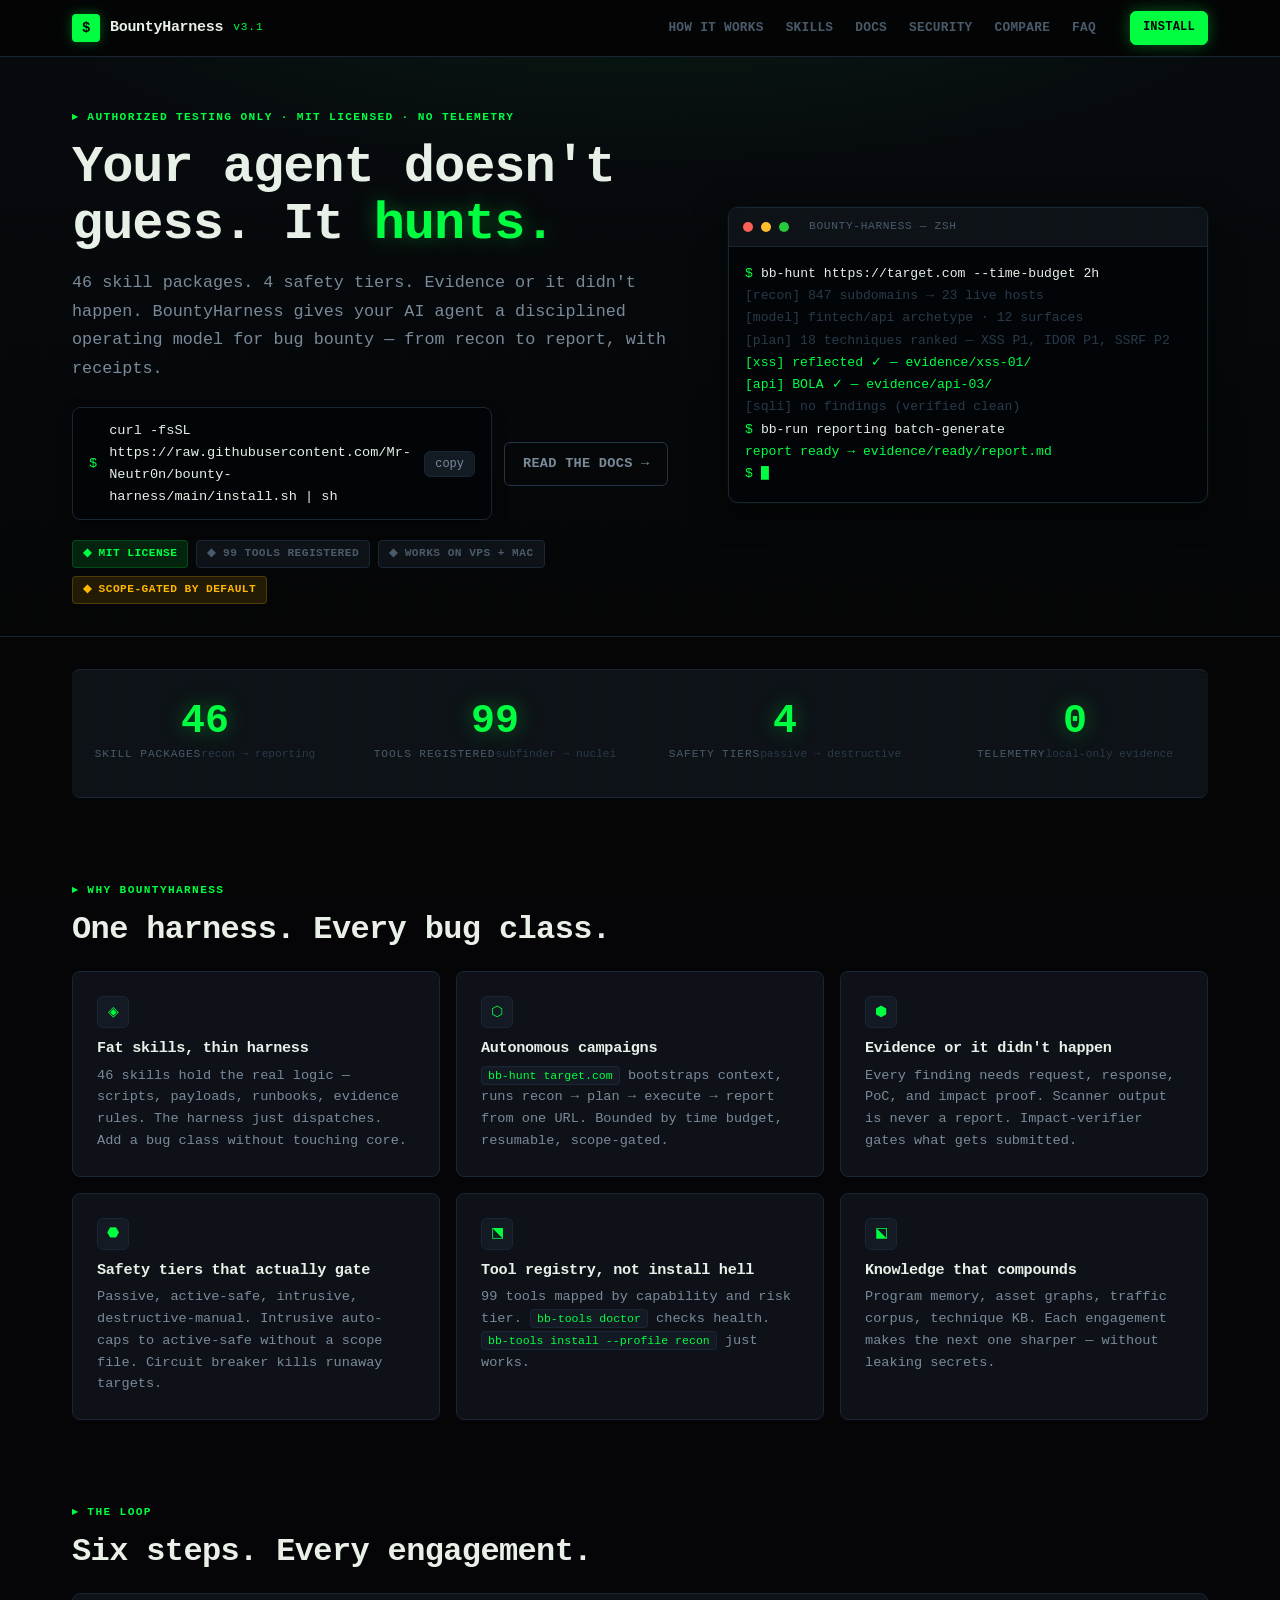
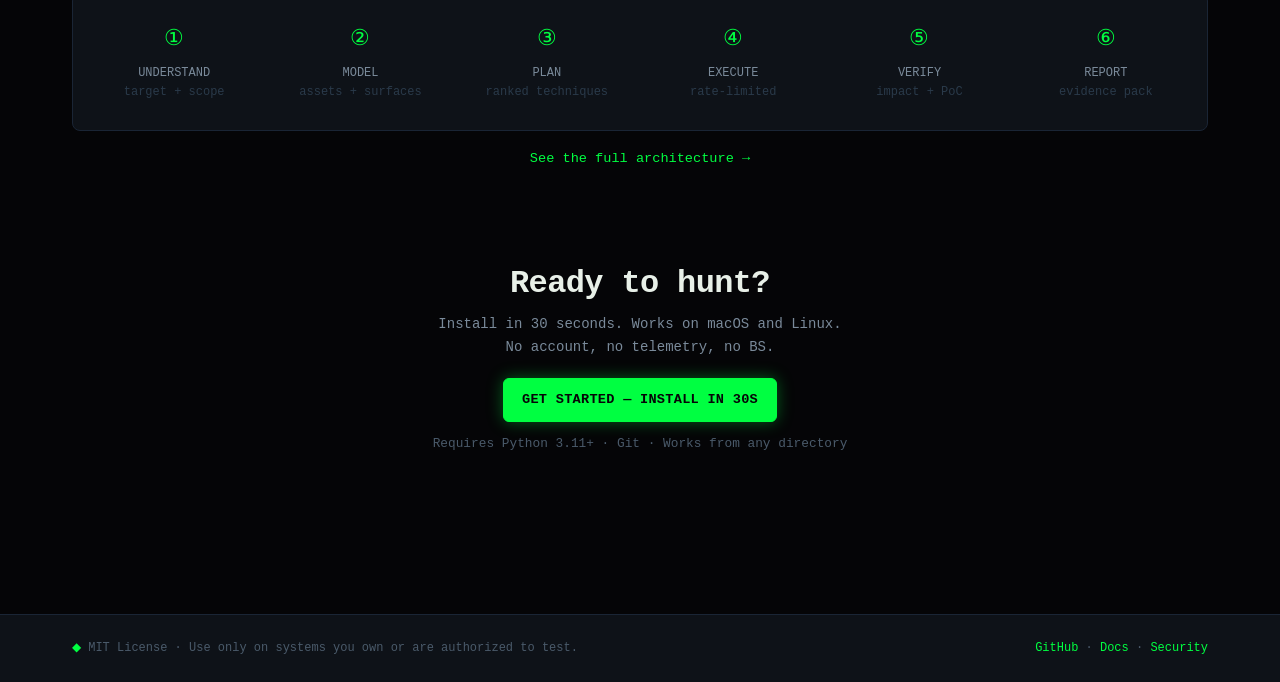
==== index.html @ 0b5116d0 "feat: hacker marketing site — 7 pages, terminal aesthetic, static deploy" ====
<!doctype html>
<html lang="en">
<head>
<meta charset="utf-8">
<meta name="viewport" content="width=device-width, initial-scale=1">
<title>BountyHarness — autonomous bug bounty agent harness</title>
<meta name="description" content="46 skill packages. Safety tiers. Evidence-backed findings. BountyHarness is the open-source agent harness for authorized bug bounty hunting.">
<meta name="theme-color" content="#00FF41">
<link rel="stylesheet" href="./style.css">
<link rel="icon" href="data:image/svg+xml,%3Csvg xmlns='http://www.w3.org/2000/svg' viewBox='0 0 32 32'%3E%3Crect width='32' height='32' rx='6' fill='%2300FF41'/%3E%3Ctext x='50%25' y='55%25' dominant-baseline='middle' text-anchor='middle' font-family='monospace' font-size='16' font-weight='800' fill='%23050507'%3E$%3C/text%3E%3C/svg%3E">
</head>
<body>
<a class="skip" href="#main">Skip to content</a>
<header class="site-nav"><div class="shell nav-inner">
  <a class="brand" href="./index.html" aria-current="page">
    <span class="brand-mark">$</span>
    BountyHarness <span style="color:var(--accent);font-size:0.7rem;letter-spacing:0.08em;">v3.1</span>
  </a>
  <nav class="nav-links" aria-label="Pages">
    <a href="./how-it-works.html">How it works</a>
    <a href="./skills.html">Skills</a>
    <a href="./docs.html">Docs</a>
    <a href="./security.html">Security</a>
    <a href="./compare.html">Compare</a>
    <a href="./faq.html">FAQ</a>
  </nav>
  <nav class="nav-mobile" aria-label="Menu"><details><summary aria-label="Open menu"><svg width="18" height="18" viewBox="0 0 24 24" fill="none" stroke="currentColor" stroke-width="2"><line x1="4" y1="7" x2="20" y2="7"/><line x1="4" y1="12" x2="20" y2="12"/><line x1="4" y1="17" x2="20" y2="17"/></svg></summary>
    <div class="menu-panel"><a href="./how-it-works.html">How it works</a><a href="./skills.html">Skills</a><a href="./docs.html">Docs</a><a href="./security.html">Security</a><a href="./compare.html">Compare</a><a href="./faq.html">FAQ</a><a href="./install.html">Install →</a></div>
  </details></nav>
  <span class="nav-cta"><a class="btn btn-primary btn-sm" href="./install.html">Install</a></span>
</div></header>

<main id="main">

<!-- HERO -->
<section class="hero"><div class="shell">
  <div class="hero-grid">
    <div>
      <span class="eyebrow">Authorized testing only · MIT licensed · No telemetry</span>
      <h1>Your agent doesn't<br>guess. It <span class="accent-text">hunts.</span></h1>
      <p class="lede">46 skill packages. 4 safety tiers. Evidence or it didn't happen. BountyHarness gives your AI agent a disciplined operating model for bug bounty — from recon to report, with receipts.</p>
      <div class="hero-actions">
        <div class="command-bar" style="flex:1;max-width:420px;">
          <span class="prompt">$</span>
          <code id="install-cmd">curl -fsSL https://raw.githubusercontent.com/Mr-Neutr0n/bounty-harness/main/install.sh | sh</code>
          <button class="copy-btn" onclick="navigator.clipboard.writeText(document.getElementById('install-cmd').textContent).then(()=>{this.textContent='copied ✓';setTimeout(()=>this.textContent='copy',1500)})">copy</button>
        </div>
        <a class="btn btn-ghost" href="./docs.html">Read the docs →</a>
      </div>
      <div class="trust-row">
        <span class="chip neon">◆ MIT license</span>
        <span class="chip">◆ 99 tools registered</span>
        <span class="chip">◆ Works on VPS + Mac</span>
        <span class="chip amber">◆ Scope-gated by default</span>
      </div>
    </div>
    <div class="terminal">
      <div class="terminal-bar"><span class="dot dot-r"></span><span class="dot dot-y"></span><span class="dot dot-g"></span><span class="title">bounty-harness — zsh</span></div>
      <div class="terminal-body">
        <div class="line"><span class="prompt">$</span><span class="cmd"> bb-hunt https://target.com --time-budget 2h</span></div>
        <div class="line"><span class="dim">[recon]  847 subdomains → 23 live hosts</span></div>
        <div class="line"><span class="dim">[model]  fintech/api archetype · 12 surfaces</span></div>
        <div class="line"><span class="dim">[plan]   18 techniques ranked — XSS P1, IDOR P1, SSRF P2</span></div>
        <div class="line"><span class="success">  [xss]    reflected ✓ — evidence/xss-01/</span></div>
        <div class="line"><span class="success">  [api]    BOLA ✓ — evidence/api-03/</span></div>
        <div class="line"><span class="dim">  [sqli]   no findings (verified clean)</span></div>
        <div class="line"><span class="prompt">$</span><span class="cmd"> bb-run reporting batch-generate</span></div>
        <div class="line"><span class="success">  report ready → evidence/ready/report.md</span></div>
        <div class="line"><span class="prompt">$</span><span class="cmd" style="color:var(--accent)"> █</span></div>
      </div>
    </div>
  </div>
</div></section>

<!-- STATS -->
<div class="shell"><section class="section" style="padding-top:32px;">
  <div class="stats-strip" style="border-radius:8px;">
    <div class="stat"><span class="num">46</span><span class="label">skill packages</span><span class="sub">recon → reporting</span></div>
    <div class="stat"><span class="num">99</span><span class="label">tools registered</span><span class="sub">subfinder → nuclei</span></div>
    <div class="stat"><span class="num">4</span><span class="label">safety tiers</span><span class="sub">passive → destructive</span></div>
    <div class="stat"><span class="num">0</span><span class="label">telemetry</span><span class="sub">local-only evidence</span></div>
  </div>
</section></div>

<!-- FEATURE CARDS -->
<div class="shell"><section class="section">
  <span class="eyebrow">Why BountyHarness</span>
  <h2 style="margin-bottom:24px;">One harness. Every bug class.</h2>
  <div class="cards">
    <article class="card neon-hover"><div class="card-icon">◈</div><h3>Fat skills, thin harness</h3><p>46 skills hold the real logic — scripts, payloads, runbooks, evidence rules. The harness just dispatches. Add a bug class without touching core.</p></article>
    <article class="card neon-hover"><div class="card-icon">⬡</div><h3>Autonomous campaigns</h3><p><code class="inline">bb-hunt target.com</code> bootstraps context, runs recon → plan → execute → report from one URL. Bounded by time budget, resumable, scope-gated.</p></article>
    <article class="card neon-hover"><div class="card-icon">⬢</div><h3>Evidence or it didn't happen</h3><p>Every finding needs request, response, PoC, and impact proof. Scanner output is never a report. Impact-verifier gates what gets submitted.</p></article>
    <article class="card"><div class="card-icon">⬣</div><h3>Safety tiers that actually gate</h3><p>Passive, active-safe, intrusive, destructive-manual. Intrusive auto-caps to active-safe without a scope file. Circuit breaker kills runaway targets.</p></article>
    <article class="card"><div class="card-icon">⬔</div><h3>Tool registry, not install hell</h3><p>99 tools mapped by capability and risk tier. <code class="inline">bb-tools doctor</code> checks health. <code class="inline">bb-tools install --profile recon</code> just works.</p></article>
    <article class="card"><div class="card-icon">⬕</div><h3>Knowledge that compounds</h3><p>Program memory, asset graphs, traffic corpus, technique KB. Each engagement makes the next one sharper — without leaking secrets.</p></article>
  </div>
</section></div>

<!-- HOW IT WORKS STRIP -->
<div class="shell"><section class="section">
  <span class="eyebrow">The loop</span>
  <h2 style="margin-bottom:24px;">Six steps. Every engagement.</h2>
  <div class="artifact" style="display:grid;grid-template-columns:repeat(auto-fit,minmax(140px,1fr));gap:16px;background:var(--surface);">
    <div style="text-align:center;padding:12px;"><div style="color:var(--accent);font-size:1.4rem;">①</div><div style="font-size:0.75rem;color:var(--text-2);margin-top:6px;">UNDERSTAND<br><span style="color:var(--text-dim);">target + scope</span></div></div>
    <div style="text-align:center;padding:12px;"><div style="color:var(--accent);font-size:1.4rem;">②</div><div style="font-size:0.75rem;color:var(--text-2);margin-top:6px;">MODEL<br><span style="color:var(--text-dim);">assets + surfaces</span></div></div>
    <div style="text-align:center;padding:12px;"><div style="color:var(--accent);font-size:1.4rem;">③</div><div style="font-size:0.75rem;color:var(--text-2);margin-top:6px;">PLAN<br><span style="color:var(--text-dim);">ranked techniques</span></div></div>
    <div style="text-align:center;padding:12px;"><div style="color:var(--accent);font-size:1.4rem;">④</div><div style="font-size:0.75rem;color:var(--text-2);margin-top:6px;">EXECUTE<br><span style="color:var(--text-dim);">rate-limited</span></div></div>
    <div style="text-align:center;padding:12px;"><div style="color:var(--accent);font-size:1.4rem;">⑤</div><div style="font-size:0.75rem;color:var(--text-2);margin-top:6px;">VERIFY<br><span style="color:var(--text-dim);">impact + PoC</span></div></div>
    <div style="text-align:center;padding:12px;"><div style="color:var(--accent);font-size:1.4rem;">⑥</div><div style="font-size:0.75rem;color:var(--text-2);margin-top:6px;">REPORT<br><span style="color:var(--text-dim);">evidence pack</span></div></div>
  </div>
  <p style="text-align:center;margin-top:16px;"><a href="./how-it-works.html" style="font-size:0.85rem;">See the full architecture →</a></p>
</section></div>

<!-- CTA -->
<div class="shell"><section class="section" style="text-align:center;padding-bottom:64px;">
  <h2 style="margin-bottom:12px;">Ready to hunt?</h2>
  <p style="max-width:50ch;margin:0 auto 20px;color:var(--text-2);">Install in 30 seconds. Works on macOS and Linux. No account, no telemetry, no BS.</p>
  <a class="btn btn-primary" href="./install.html">Get started — install in 30s</a>
  <p class="small" style="margin-top:12px;">Requires Python 3.11+ · Git · Works from any directory</p>
</section></div>

</main>
<footer class="site"><div class="shell footer-inner">
  <span><span style="color:var(--accent)">◆</span> MIT License · Use only on systems you own or are authorized to test.</span>
  <span><a href="https://github.com/Mr-Neutr0n/bounty-harness">GitHub</a> · <a href="./docs.html">Docs</a> · <a href="./security.html">Security</a></span>
</div></footer>
</body>
</html>
---- style.css ----
/* BountyHarness site - "Black Ops Terminal" hacker aesthetic
   Dark-first, brutal, terminal-native. No light theme.
   Palette: void black, matrix green, amber, blood red, steel.
   Single accent: neon green #00FF41. Secondary: amber #FFB700 for warnings.
   System mono + display mono only. Scanlines, grid, glow. */

:root {
  /* surfaces */
  --void: #050507;
  --bg: #080A0F;
  --surface: #0E1218;
  --surface-2: #141A24;
  --surface-3: #1A2332;
  --code-bg: #020408;
  /* lines */
  --border: #1A2535;
  --border-strong: #243447;
  --border-neon: rgba(0, 255, 65, 0.18);
  /* text */
  --ink: #E8F0E8;
  --text: #E8F0E8;
  --text-2: #7A8A9A;
  --text-3: #4A5A6A;
  --text-dim: #2A3A4A;
  /* accent + semantics */
  --accent: #00FF41;
  --accent-dim: rgba(0, 255, 65, 0.12);
  --accent-glow: rgba(0, 255, 65, 0.35);
  --accent-deep: #00CC33;
  --amber: #FFB700;
  --amber-dim: rgba(255, 183, 0, 0.12);
  --amber-glow: rgba(255, 183, 0, 0.25);
  --red: #FF3344;
  --red-dim: rgba(255, 51, 68, 0.12);
  --cyan: #00D4FF;
  --cyan-dim: rgba(0, 212, 255, 0.08);
  /* type */
  --mono: "JetBrains Mono", ui-monospace, "SF Mono", Menlo, Consolas, monospace;
  --sans: "Geist", system-ui, -apple-system, sans-serif;
  /* motion */
  --ease: cubic-bezier(0.16, 1, 0.3, 1);
}

* { box-sizing: border-box; }
html { font-size: 16px; scroll-behavior: smooth; }
body {
  margin: 0;
  background: var(--void);
  color: var(--ink);
  font-family: var(--mono);
  font-size: 14px;
  line-height: 1.6;
  -webkit-font-smoothing: antialiased;
  overflow-x: hidden;
}
body::before {
  content: "";
  position: fixed; inset: 0;
  background:
    linear-gradient(transparent 50%, rgba(0,255,65,0.015) 50%),
    linear-gradient(90deg, rgba(0,255,65,0.01) 1px, transparent 1px);
  background-size: 100% 4px, 40px 40px;
  pointer-events: none;
  z-index: 9999;
  opacity: 0.6;
}

/* shell */
.shell { max-width: 1200px; margin-inline: auto; padding-inline: 20px; }
@media (min-width: 768px) { .shell { padding-inline: 32px; } }
main { display: block; padding-block: 0 80px; }
.section { padding-block: 48px 0; }
@media (min-width: 768px) { .section { padding-block: 64px 0; } }
@media (min-width: 1024px) { .section { padding-block: 80px 0; } }
.shell.narrow { max-width: 760px; }

/* skip */
.skip { position: absolute; left: -9999px; background: var(--surface); color: var(--accent); padding: 8px 16px; border: 1px solid var(--accent); }
.skip:focus { left: 16px; top: 16px; }

/* focus */
:focus-visible { outline: 1px solid var(--accent); outline-offset: 2px; }

/* type */
h1, h2, h3 { margin: 0; font-weight: 700; letter-spacing: -0.02em; line-height: 1.1; }
h1 { font-size: clamp(2rem, 5vw, 3.25rem); color: var(--ink); }
h2 { font-size: clamp(1.5rem, 3vw, 2rem); color: var(--ink); }
h3 { font-size: 1.1rem; color: var(--ink); }
p { margin: 0 0 1rem; color: var(--text-2); }
.lede { font-size: 1.05rem; line-height: 1.7; color: var(--text-2); max-width: 60ch; }
.small { font-size: 0.8rem; color: var(--text-3); }
code, pre { font-family: var(--mono); }
code.inline { background: var(--surface-2); border: 1px solid var(--border); padding: 2px 6px; border-radius: 4px; font-size: 0.85em; color: var(--accent); }
.eyebrow {
  display: inline-flex; align-items: center; gap: 8px;
  font-size: 0.7rem; font-weight: 700; text-transform: uppercase; letter-spacing: 0.12em;
  color: var(--accent); margin-bottom: 12px;
}
.eyebrow::before { content: "▸"; color: var(--accent); }
.eyebrow.warn { color: var(--amber); }
.eyebrow.warn::before { content: "⚠"; }

/* links */
a { color: var(--accent); text-decoration: none; }
a:hover { color: var(--ink); text-decoration: underline; text-underline-offset: 3px; }

/* nav */
.site-nav {
  position: sticky; top: 0; z-index: 50;
  background: rgba(5, 5, 7, 0.88);
  backdrop-filter: blur(16px);
  border-bottom: 1px solid var(--border);
}
.nav-inner { display: flex; align-items: center; gap: 16px; min-height: 56px; }
.brand {
  display: inline-flex; align-items: center; gap: 10px;
  color: var(--ink); font-weight: 700; font-size: 15px; letter-spacing: -0.02em;
  text-decoration: none;
}
.brand-mark {
  width: 28px; height: 28px;
  background: var(--accent); color: var(--void);
  display: grid; place-items: center;
  font-size: 14px; font-weight: 800;
  border-radius: 4px;
  box-shadow: 0 0 12px var(--accent-glow);
}
.brand span:last-child { color: var(--text-2); font-weight: 400; }
.nav-links { display: flex; align-items: center; gap: 2px; margin-left: auto; }
.nav-links a {
  color: var(--text-3); font-size: 0.8rem; font-weight: 600;
  letter-spacing: 0.02em; text-transform: uppercase;
  padding: 6px 10px; border-radius: 4px;
  text-decoration: none;
  transition: all 150ms var(--ease);
}
.nav-links a:hover { color: var(--ink); background: var(--surface-2); }
.nav-links a[aria-current="page"] { color: var(--accent); background: var(--accent-dim); }
.nav-cta { margin-left: 8px; }

/* buttons */
.btn {
  display: inline-flex; align-items: center; gap: 8px;
  border-radius: 6px; padding: 10px 18px;
  font-family: var(--mono); font-size: 0.85rem; font-weight: 700;
  letter-spacing: 0.02em; text-transform: uppercase;
  text-decoration: none; cursor: pointer;
  border: 1px solid transparent;
  transition: all 150ms var(--ease);
}
.btn-primary { background: var(--accent); color: var(--void); border-color: var(--accent); box-shadow: 0 0 16px var(--accent-glow); }
.btn-primary:hover { background: var(--accent-deep); box-shadow: 0 0 24px var(--accent-glow); transform: translateY(-1px); }
.btn-ghost { background: transparent; color: var(--text-2); border-color: var(--border-strong); }
.btn-ghost:hover { color: var(--accent); border-color: var(--accent); background: var(--accent-dim); }
.btn-amber { background: var(--amber); color: var(--void); border-color: var(--amber); }
.btn-sm { padding: 6px 12px; font-size: 0.75rem; }
.btn .arrow { transition: transform 150ms var(--ease); }
.btn:hover .arrow { transform: translateX(3px); }

/* hero */
.hero {
  text-align: left;
  padding-block: 48px 32px;
  border-bottom: 1px solid var(--border);
  background:
    radial-gradient(ellipse 80% 50% at 50% -10%, rgba(0,255,65,0.06), transparent 60%),
    linear-gradient(180deg, var(--bg) 0%, var(--void) 100%);
}
.hero-grid { display: grid; gap: 32px; align-items: center; }
@media (min-width: 900px) { .hero-grid { grid-template-columns: 1fr 480px; } }
.hero h1 { margin-bottom: 16px; }
.hero h1 .accent-text { color: var(--accent); text-shadow: 0 0 20px var(--accent-glow); }
.hero .lede { margin-bottom: 24px; }
.hero-actions { display: flex; flex-wrap: wrap; gap: 12px; align-items: center; margin-bottom: 16px; }
.trust-row { display: flex; flex-wrap: wrap; gap: 8px; margin-top: 20px; }
.trust-row .chip { font-size: 0.7rem; }

/* terminal window */
.terminal {
  background: var(--code-bg);
  border: 1px solid var(--border);
  border-radius: 10px;
  overflow: hidden;
  box-shadow: 0 8px 32px rgba(0,0,0,0.5), 0 0 0 1px rgba(0,255,65,0.04);
}
.terminal-bar {
  display: flex; align-items: center; gap: 8px;
  padding: 10px 14px;
  background: var(--surface);
  border-bottom: 1px solid var(--border);
}
.terminal-bar .dot { width: 10px; height: 10px; border-radius: 50%; }
.dot-r { background: #FF5F56; } .dot-y { background: #FFBD2E; } .dot-g { background: #27C93F; }
.terminal-bar .title { margin-left: 12px; font-size: 0.7rem; color: var(--text-3); letter-spacing: 0.06em; text-transform: uppercase; }
.terminal-body { padding: 16px; font-size: 0.82rem; line-height: 1.7; overflow-x: auto; }
.terminal-body .line { display: flex; gap: 8px; }
.terminal-body .prompt { color: var(--accent); user-select: none; }
.terminal-body .cmd { color: var(--ink); }
.terminal-body .output { color: var(--text-3); }
.terminal-body .success { color: var(--accent); }
.terminal-body .dim { color: var(--text-dim); }
.terminal-body .highlight { color: var(--amber); }

/* command bar */
.command-bar {
  display: flex; align-items: center; gap: 12px;
  background: var(--code-bg);
  border: 1px solid var(--border);
  border-radius: 8px;
  padding: 12px 16px;
  font-size: 0.85rem;
  box-shadow: 0 4px 16px rgba(0,0,0,0.3);
}
.command-bar .prompt { color: var(--accent); }
.command-bar code { flex: 1; color: var(--ink); background: none; border: 0; padding: 0; overflow-wrap: anywhere; }
.copy-btn {
  display: inline-flex; align-items: center; gap: 6px;
  background: var(--surface-2); color: var(--text-2);
  border: 1px solid var(--border); border-radius: 6px;
  padding: 5px 10px; cursor: pointer; font-size: 0.75rem; font-family: var(--mono);
  transition: all 150ms var(--ease);
}
.copy-btn:hover { color: var(--accent); border-color: var(--accent); }
.copy-btn.copied { color: var(--accent); border-color: var(--accent); background: var(--accent-dim); }

/* chips */
.chip {
  display: inline-flex; align-items: center; gap: 6px;
  background: var(--surface); color: var(--text-3);
  border: 1px solid var(--border); border-radius: 4px;
  padding: 4px 10px; font-size: 0.7rem; font-weight: 600;
  letter-spacing: 0.04em; text-transform: uppercase;
}
.chip.neon { color: var(--accent); border-color: var(--border-neon); background: var(--accent-dim); }
.chip.amber { color: var(--amber); border-color: rgba(255,183,0,0.2); background: var(--amber-dim); }

/* cards */
.cards { display: grid; gap: 16px; grid-template-columns: repeat(auto-fit, minmax(280px, 1fr)); }
.card {
  background: var(--surface); border: 1px solid var(--border);
  border-radius: 8px; padding: 24px;
  transition: border-color 150ms var(--ease), transform 150ms var(--ease);
}
.card:hover { border-color: var(--border-strong); transform: translateY(-1px); }
.card.neon-hover:hover { border-color: var(--accent); box-shadow: 0 0 20px rgba(0,255,65,0.06); }
.card .card-num { font-size: 0.65rem; color: var(--accent); letter-spacing: 0.1em; margin-bottom: 8px; }
.card h3 { margin-bottom: 8px; font-size: 0.95rem; }
.card p { margin: 0; font-size: 0.85rem; color: var(--text-2); line-height: 1.6; }
.card .card-icon { width: 32px; height: 32px; background: var(--surface-2); border: 1px solid var(--border); border-radius: 6px; display: grid; place-items: center; margin-bottom: 12px; color: var(--accent); font-size: 14px; }

/* stats strip */
.stats-strip {
  background: var(--surface);
  border-block: 1px solid var(--border);
  padding-block: 32px;
  display: grid; gap: 24px;
  grid-template-columns: repeat(auto-fit, minmax(140px, 1fr));
  text-align: center;
}
.stat .num { font-size: 2.5rem; font-weight: 800; color: var(--accent); line-height: 1; display: block; text-shadow: 0 0 20px var(--accent-glow); }
.stat .label { font-size: 0.7rem; color: var(--text-3); text-transform: uppercase; letter-spacing: 0.08em; }
.stat .sub { font-size: 0.7rem; color: var(--text-dim); }

/* two col */
.two-col { display: grid; gap: 32px; }
@media (min-width: 900px) { .two-col { grid-template-columns: 1fr 1fr; gap: 48px; } }

/* artifact panels */
.artifact {
  background: var(--code-bg); border: 1px solid var(--border);
  border-radius: 8px; padding: 16px; margin: 0 0 16px;
  overflow-x: auto;
}
.artifact pre { margin: 0; font-size: 0.8rem; line-height: 1.6; color: var(--text-2); }
.artifact .hl-green { color: var(--accent); }
.artifact .hl-amber { color: var(--amber); }
.artifact .hl-red { color: var(--red); }
.artifact .hl-dim { color: var(--text-dim); }

/* callouts */
.callout {
  border-radius: 8px; padding: 16px 20px; margin: 0 0 16px;
  font-size: 0.85rem; line-height: 1.6;
}
.callout-warn { background: var(--amber-dim); border: 1px solid rgba(255,183,0,0.2); color: var(--amber); }
.callout-warn strong { color: var(--amber); }
.callout-info { background: var(--surface-2); border: 1px solid var(--border); color: var(--text-2); }
.callout-danger { background: var(--red-dim); border: 1px solid rgba(255,51,68,0.2); color: var(--red); }

/* tables */
.table-scroll { overflow-x: auto; margin: 0 0 16px; border: 1px solid var(--border); border-radius: 8px; background: var(--surface); }
table { border-collapse: collapse; width: 100%; font-size: 0.85rem; }
th, td { border-bottom: 1px solid var(--border); padding: 10px 14px; text-align: left; }
thead th { background: var(--surface-2); color: var(--text-2); font-size: 0.7rem; text-transform: uppercase; letter-spacing: 0.06em; }
tbody tr:hover { background: var(--surface-2); }

/* accordion */
details.acc { border: 1px solid var(--border); border-radius: 8px; background: var(--surface); margin-bottom: 8px; }
details.acc[open] { border-color: var(--border-strong); }
details.acc > summary { list-style: none; cursor: pointer; padding: 14px 16px; display: flex; align-items: center; justify-content: space-between; font-weight: 600; font-size: 0.9rem; }
details.acc > summary::-webkit-details-marker { display: none; }
details.acc .chev { color: var(--text-3); transition: transform 150ms var(--ease); }
details.acc[open] .chev { transform: rotate(90deg); color: var(--accent); }
details.acc .acc-body { padding: 0 16px 14px; color: var(--text-2); font-size: 0.85rem; }

/* skill grid */
.skill-grid { display: grid; gap: 12px; grid-template-columns: repeat(auto-fill, minmax(280px, 1fr)); }
.skill-card {
  background: var(--surface); border: 1px solid var(--border);
  border-radius: 8px; padding: 16px;
  transition: border-color 150ms var(--ease);
}
.skill-card:hover { border-color: var(--accent); }
.skill-card .skill-num { font-size: 0.65rem; color: var(--text-dim); }
.skill-card h3 { font-size: 0.85rem; margin: 4px 0 6px; }
.skill-card h3 code { color: var(--accent); background: var(--accent-dim); padding: 2px 5px; border-radius: 3px; font-size: 0.8rem; }
.skill-card p { font-size: 0.8rem; margin: 0; }

/* timeline */
.timeline { list-style: none; margin: 0; padding: 0 0 0 24px; border-left: 1px solid var(--border); }
.timeline li { position: relative; margin: 0 0 16px; padding-left: 8px; }
.timeline li::before {
  content: ""; position: absolute; left: -25px; top: 6px;
  width: 8px; height: 8px; border-radius: 50%;
  background: var(--accent); box-shadow: 0 0 8px var(--accent-glow);
}

/* footer */
footer.site { border-top: 1px solid var(--border); padding-block: 24px; color: var(--text-3); font-size: 0.75rem; background: var(--surface); }
.footer-inner { display: flex; flex-direction: column; gap: 8px; }
@media (min-width: 768px) { .footer-inner { flex-direction: row; justify-content: space-between; } }

/* mobile nav */
.nav-mobile { display: none; }
@media (max-width: 767px) {
  .nav-links { display: none; }
  .nav-mobile { display: block; margin-left: auto; }
  .nav-mobile summary { list-style: none; cursor: pointer; width: 36px; height: 36px; display: grid; place-items: center; border: 1px solid var(--border); border-radius: 6px; }
  .nav-mobile summary::-webkit-details-marker { display: none; }
  .menu-panel {
    position: absolute; top: calc(100% + 8px); left: 0; right: 0;
    background: var(--surface); border: 1px solid var(--border); border-radius: 8px;
    padding: 8px; z-index: 60; box-shadow: 0 8px 24px rgba(0,0,0,0.5);
  }
  .menu-panel a { display: block; padding: 10px 12px; border-radius: 6px; color: var(--text-2); font-size: 0.85rem; }
  .menu-panel a:hover { background: var(--surface-2); color: var(--accent); }
}

/* animations */
@keyframes flicker { 0%, 100% { opacity: 1; } 50% { opacity: 0.8; } }
@keyframes scanline { 0% { transform: translateY(-100%); } 100% { transform: translateY(100vh); } }
@keyframes glow-pulse { 0%, 100% { box-shadow: 0 0 12px var(--accent-glow); } 50% { box-shadow: 0 0 20px var(--accent-glow); } }
.cursor-blink::after { content: "█"; color: var(--accent); animation: flicker 1s infinite; margin-left: 2px; }

/* glitch */
.glitch { position: relative; }
.glitch::before, .glitch::after {
  content: attr(data-text); position: absolute; inset: 0;
  background: var(--void); overflow: hidden; clip: rect(0, 900px, 0, 0);
}
.glitch::before { left: -1px; text-shadow: 1px 0 var(--red); animation: glitch-1 2s infinite linear alternate-reverse; }
.glitch::after { left: 1px; text-shadow: -1px 0 var(--cyan); animation: glitch-2 2s infinite linear alternate-reverse; }
@keyframes glitch-1 { 0% { clip: rect(20px, 9999px, 40px, 0); } 100% { clip: rect(60px, 9999px, 80px, 0); } }
@keyframes glitch-2 { 0% { clip: rect(40px, 9999px, 60px, 0); } 100% { clip: rect(20px, 9999px, 40px, 0); } }

/* scrollbar */
::-webkit-scrollbar { width: 6px; height: 6px; }
::-webkit-scrollbar-track { background: var(--void); }
::-webkit-scrollbar-thumb { background: var(--border-strong); border-radius: 3px; }
::-webkit-scrollbar-thumb:hover { background: var(--accent); }
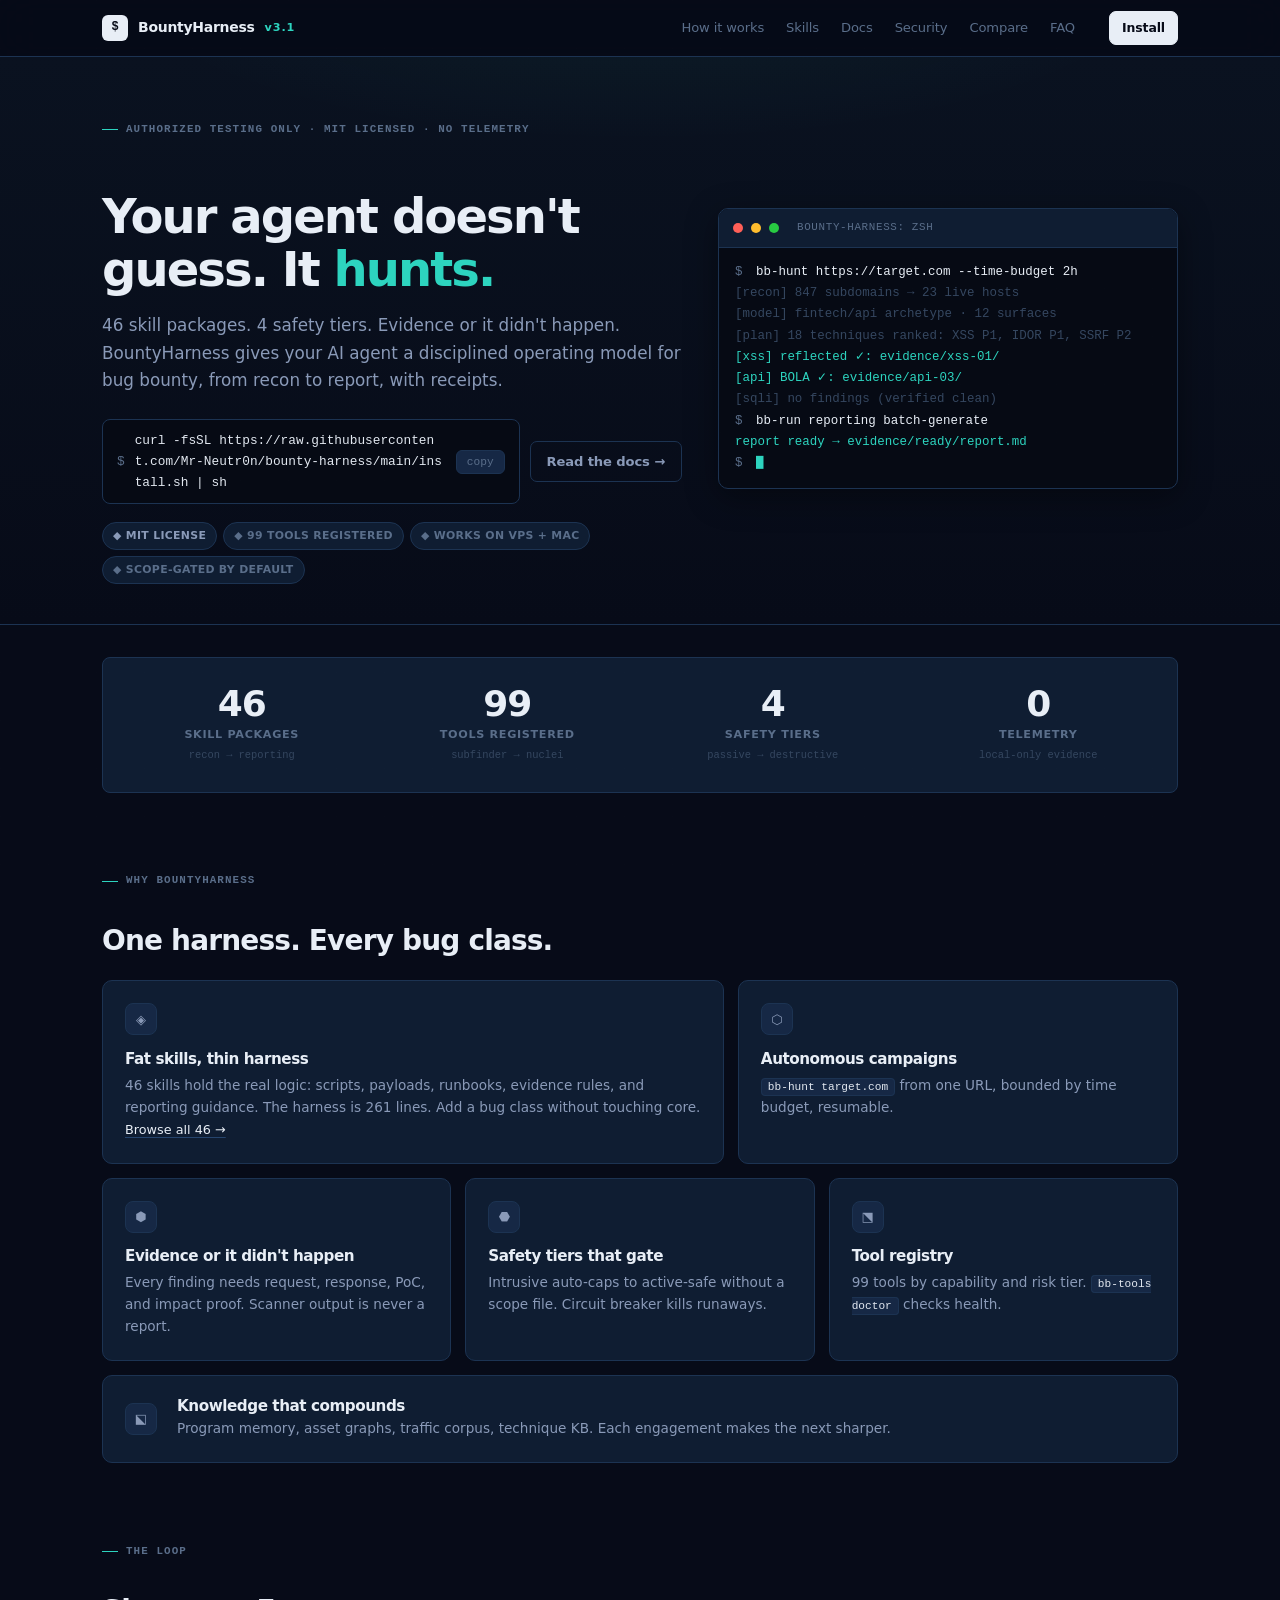
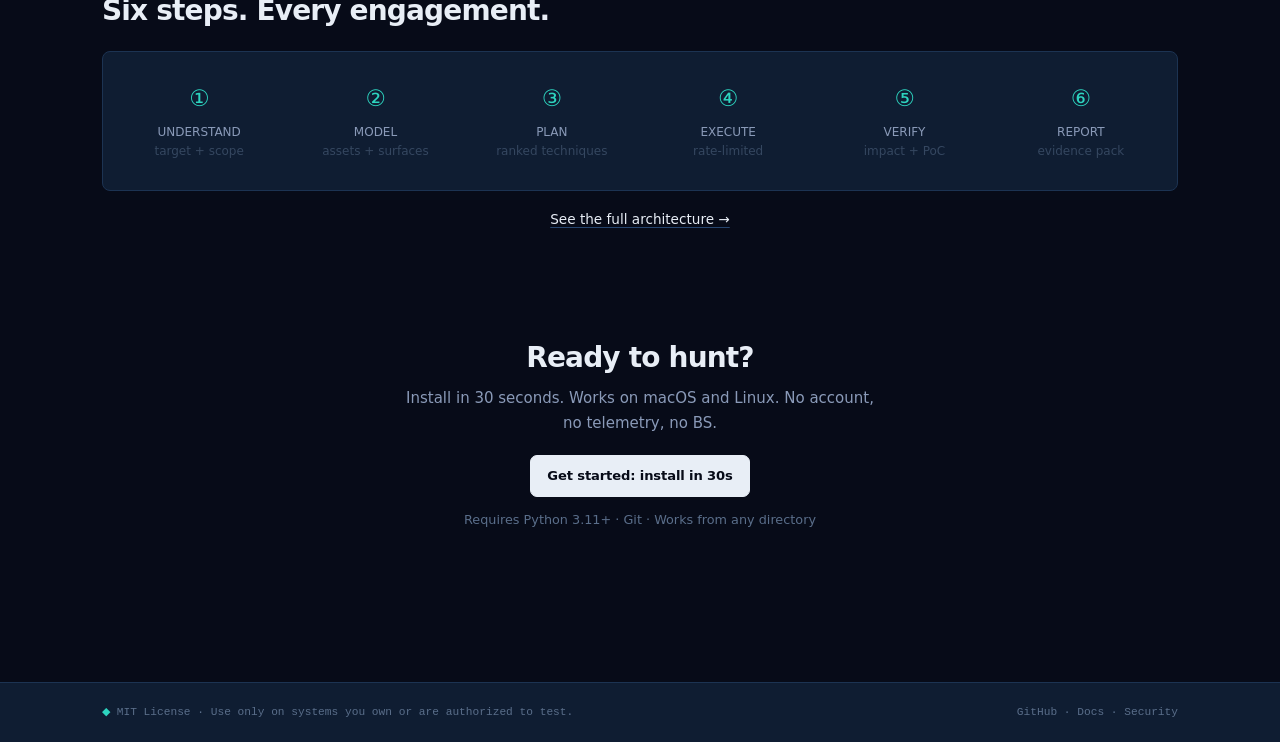
==== commit 71fd4e51: "redesign: Aurva-inspired sophisticated hacker — bento, restrained palette, anti-vibecode - New palet" ====
--- a/index.html
+++ b/index.html
@@ -3,11 +3,11 @@
 <head>
 <meta charset="utf-8">
 <meta name="viewport" content="width=device-width, initial-scale=1">
-<title>BountyHarness — autonomous bug bounty agent harness</title>
+<title>BountyHarness: autonomous bug bounty agent harness</title>
 <meta name="description" content="46 skill packages. Safety tiers. Evidence-backed findings. BountyHarness is the open-source agent harness for authorized bug bounty hunting.">
-<meta name="theme-color" content="#00FF41">
+<meta name="theme-color" content="#070B18">
 <link rel="stylesheet" href="./style.css">
-<link rel="icon" href="data:image/svg+xml,%3Csvg xmlns='http://www.w3.org/2000/svg' viewBox='0 0 32 32'%3E%3Crect width='32' height='32' rx='6' fill='%2300FF41'/%3E%3Ctext x='50%25' y='55%25' dominant-baseline='middle' text-anchor='middle' font-family='monospace' font-size='16' font-weight='800' fill='%23050507'%3E$%3C/text%3E%3C/svg%3E">
+<link rel="icon" href="data:image/svg+xml,%3Csvg xmlns='http://www.w3.org/2000/svg' viewBox='0 0 32 32'%3E%3Crect width='32' height='32' rx='6' fill='%23070B18'/%3E%3Ctext x='50%25' y='55%25' dominant-baseline='middle' text-anchor='middle' font-family='monospace' font-size='16' font-weight='800' fill='%232DD4BF'%3E$%3C/text%3E%3C/svg%3E">
 </head>
 <body>
 <a class="skip" href="#main">Skip to content</a>
@@ -38,7 +38,7 @@
     <div>
       <span class="eyebrow">Authorized testing only · MIT licensed · No telemetry</span>
       <h1>Your agent doesn't<br>guess. It <span class="accent-text">hunts.</span></h1>
-      <p class="lede">46 skill packages. 4 safety tiers. Evidence or it didn't happen. BountyHarness gives your AI agent a disciplined operating model for bug bounty — from recon to report, with receipts.</p>
+      <p class="lede">46 skill packages. 4 safety tiers. Evidence or it didn't happen. BountyHarness gives your AI agent a disciplined operating model for bug bounty, from recon to report, with receipts.</p>
       <div class="hero-actions">
         <div class="command-bar" style="flex:1;max-width:420px;">
           <span class="prompt">$</span>
@@ -55,14 +55,14 @@
       </div>
     </div>
     <div class="terminal">
-      <div class="terminal-bar"><span class="dot dot-r"></span><span class="dot dot-y"></span><span class="dot dot-g"></span><span class="title">bounty-harness — zsh</span></div>
+      <div class="terminal-bar"><span class="dot dot-r"></span><span class="dot dot-y"></span><span class="dot dot-g"></span><span class="title">bounty-harness: zsh</span></div>
       <div class="terminal-body">
         <div class="line"><span class="prompt">$</span><span class="cmd"> bb-hunt https://target.com --time-budget 2h</span></div>
         <div class="line"><span class="dim">[recon]  847 subdomains → 23 live hosts</span></div>
         <div class="line"><span class="dim">[model]  fintech/api archetype · 12 surfaces</span></div>
-        <div class="line"><span class="dim">[plan]   18 techniques ranked — XSS P1, IDOR P1, SSRF P2</span></div>
-        <div class="line"><span class="success">  [xss]    reflected ✓ — evidence/xss-01/</span></div>
-        <div class="line"><span class="success">  [api]    BOLA ✓ — evidence/api-03/</span></div>
+        <div class="line"><span class="dim">[plan]   18 techniques ranked: XSS P1, IDOR P1, SSRF P2</span></div>
+        <div class="line"><span class="success">  [xss]    reflected ✓: evidence/xss-01/</span></div>
+        <div class="line"><span class="success">  [api]    BOLA ✓: evidence/api-03/</span></div>
         <div class="line"><span class="dim">  [sqli]   no findings (verified clean)</span></div>
         <div class="line"><span class="prompt">$</span><span class="cmd"> bb-run reporting batch-generate</span></div>
         <div class="line"><span class="success">  report ready → evidence/ready/report.md</span></div>
@@ -86,13 +86,13 @@
 <div class="shell"><section class="section">
   <span class="eyebrow">Why BountyHarness</span>
   <h2 style="margin-bottom:24px;">One harness. Every bug class.</h2>
-  <div class="cards">
-    <article class="card neon-hover"><div class="card-icon">◈</div><h3>Fat skills, thin harness</h3><p>46 skills hold the real logic — scripts, payloads, runbooks, evidence rules. The harness just dispatches. Add a bug class without touching core.</p></article>
-    <article class="card neon-hover"><div class="card-icon">⬡</div><h3>Autonomous campaigns</h3><p><code class="inline">bb-hunt target.com</code> bootstraps context, runs recon → plan → execute → report from one URL. Bounded by time budget, resumable, scope-gated.</p></article>
-    <article class="card neon-hover"><div class="card-icon">⬢</div><h3>Evidence or it didn't happen</h3><p>Every finding needs request, response, PoC, and impact proof. Scanner output is never a report. Impact-verifier gates what gets submitted.</p></article>
-    <article class="card"><div class="card-icon">⬣</div><h3>Safety tiers that actually gate</h3><p>Passive, active-safe, intrusive, destructive-manual. Intrusive auto-caps to active-safe without a scope file. Circuit breaker kills runaway targets.</p></article>
-    <article class="card"><div class="card-icon">⬔</div><h3>Tool registry, not install hell</h3><p>99 tools mapped by capability and risk tier. <code class="inline">bb-tools doctor</code> checks health. <code class="inline">bb-tools install --profile recon</code> just works.</p></article>
-    <article class="card"><div class="card-icon">⬕</div><h3>Knowledge that compounds</h3><p>Program memory, asset graphs, traffic corpus, technique KB. Each engagement makes the next one sharper — without leaking secrets.</p></article>
+  <div style="display:grid;gap:14px;grid-template-columns:repeat(12,1fr);">
+    <article class="card" style="grid-column: span 7;"><div class="card-icon">◈</div><h3>Fat skills, thin harness</h3><p>46 skills hold the real logic: scripts, payloads, runbooks, evidence rules, and reporting guidance. The harness is 261 lines. Add a bug class without touching core. <a href="./skills.html" style="font-size:0.8rem;">Browse all 46 →</a></p></article>
+    <article class="card" style="grid-column: span 5;"><div class="card-icon">⬡</div><h3>Autonomous campaigns</h3><p><code class="inline">bb-hunt target.com</code> from one URL, bounded by time budget, resumable.</p></article>
+    <article class="card" style="grid-column: span 4;"><div class="card-icon">⬢</div><h3>Evidence or it didn't happen</h3><p>Every finding needs request, response, PoC, and impact proof. Scanner output is never a report.</p></article>
+    <article class="card" style="grid-column: span 4;"><div class="card-icon">⬣</div><h3>Safety tiers that gate</h3><p>Intrusive auto-caps to active-safe without a scope file. Circuit breaker kills runaways.</p></article>
+    <article class="card" style="grid-column: span 4;"><div class="card-icon">⬔</div><h3>Tool registry</h3><p>99 tools by capability and risk tier. <code class="inline">bb-tools doctor</code> checks health.</p></article>
+    <article class="card" style="grid-column: span 12;display:flex;gap:20px;align-items:center;flex-wrap:wrap;"><div class="card-icon" style="margin-bottom:0;">⬕</div><div><h3 style="margin:0;">Knowledge that compounds</h3><p style="margin:4px 0 0;">Program memory, asset graphs, traffic corpus, technique KB. Each engagement makes the next sharper.</p></div></article>
   </div>
 </section></div>
 
@@ -115,7 +115,7 @@
 <div class="shell"><section class="section" style="text-align:center;padding-bottom:64px;">
   <h2 style="margin-bottom:12px;">Ready to hunt?</h2>
   <p style="max-width:50ch;margin:0 auto 20px;color:var(--text-2);">Install in 30 seconds. Works on macOS and Linux. No account, no telemetry, no BS.</p>
-  <a class="btn btn-primary" href="./install.html">Get started — install in 30s</a>
+  <a class="btn btn-primary" href="./install.html">Get started: install in 30s</a>
   <p class="small" style="margin-top:12px;">Requires Python 3.11+ · Git · Works from any directory</p>
 </section></div>
 
--- a/style.css
+++ b/style.css
@@ -1,43 +1,34 @@
-/* BountyHarness site - "Black Ops Terminal" hacker aesthetic
-   Dark-first, brutal, terminal-native. No light theme.
-   Palette: void black, matrix green, amber, blood red, steel.
-   Single accent: neon green #00FF41. Secondary: amber #FFB700 for warnings.
-   System mono + display mono only. Scanlines, grid, glow. */
+/* BountyHarness — Sophisticated Hacker
+   Aurva/Linear-inspired dark: deep ink navy, restrained accent, quiet surfaces.
+   Accent (emerald) appears only on primary CTAs, active nav, and key numbers.
+   Headings + body use sans; mono is reserved for code and stats. */
 
 :root {
-  /* surfaces */
-  --void: #050507;
-  --bg: #080A0F;
-  --surface: #0E1218;
-  --surface-2: #141A24;
-  --surface-3: #1A2332;
-  --code-bg: #020408;
-  /* lines */
-  --border: #1A2535;
-  --border-strong: #243447;
-  --border-neon: rgba(0, 255, 65, 0.18);
-  /* text */
-  --ink: #E8F0E8;
-  --text: #E8F0E8;
-  --text-2: #7A8A9A;
-  --text-3: #4A5A6A;
-  --text-dim: #2A3A4A;
-  /* accent + semantics */
-  --accent: #00FF41;
-  --accent-dim: rgba(0, 255, 65, 0.12);
-  --accent-glow: rgba(0, 255, 65, 0.35);
-  --accent-deep: #00CC33;
-  --amber: #FFB700;
-  --amber-dim: rgba(255, 183, 0, 0.12);
-  --amber-glow: rgba(255, 183, 0, 0.25);
-  --red: #FF3344;
-  --red-dim: rgba(255, 51, 68, 0.12);
-  --cyan: #00D4FF;
-  --cyan-dim: rgba(0, 212, 255, 0.08);
-  /* type */
+  --void: #070B18;
+  --bg: #0A1220;
+  --surface: #0F1D32;
+  --surface-2: #162845;
+  --surface-3: #1C3156;
+  --code-bg: #060A14;
+  --border: #1C3352;
+  --border-strong: #26456E;
+  --border-faint: rgba(255,255,255,0.06);
+  --ink: #E8EEF6;
+  --text: #E2E8F0;
+  --text-2: #8A9AB8;
+  --text-3: #5A6E8A;
+  --text-dim: #354760;
+  --accent: #2DD4BF;
+  --accent-dim: rgba(45, 212, 191, 0.10);
+  --accent-strong: #14B8A6;
+  --accent-glow: rgba(45, 212, 191, 0.15);
+  --amber: #F59E0B;
+  --amber-dim: rgba(245, 158, 11, 0.10);
+  --red: #F43F5E;
+  --red-dim: rgba(244, 63, 94, 0.10);
+  --cyan: #38BDF8;
+  --sans: "Geist", "Inter", system-ui, -apple-system, sans-serif;
   --mono: "JetBrains Mono", ui-monospace, "SF Mono", Menlo, Consolas, monospace;
-  --sans: "Geist", system-ui, -apple-system, sans-serif;
-  /* motion */
   --ease: cubic-bezier(0.16, 1, 0.3, 1);
 }
 
@@ -46,134 +37,129 @@
 body {
   margin: 0;
   background: var(--void);
-  color: var(--ink);
-  font-family: var(--mono);
-  font-size: 14px;
-  line-height: 1.6;
+  color: var(--text);
+  font-family: var(--sans);
+  font-size: 15px;
+  line-height: 1.65;
   -webkit-font-smoothing: antialiased;
-  overflow-x: hidden;
-}
+}
+
+/* subtle grid texture — Aurva-level restraint */
 body::before {
   content: "";
   position: fixed; inset: 0;
   background:
-    linear-gradient(transparent 50%, rgba(0,255,65,0.015) 50%),
-    linear-gradient(90deg, rgba(0,255,65,0.01) 1px, transparent 1px);
-  background-size: 100% 4px, 40px 40px;
+    linear-gradient(rgba(255,255,255,0.012) 1px, transparent 1px),
+    linear-gradient(90deg, rgba(255,255,255,0.012) 1px, transparent 1px);
+  background-size: 48px 48px;
   pointer-events: none;
   z-index: 9999;
-  opacity: 0.6;
+  opacity: 0.35;
 }
 
 /* shell */
-.shell { max-width: 1200px; margin-inline: auto; padding-inline: 20px; }
+.shell { max-width: 1140px; margin-inline: auto; padding-inline: 20px; }
 @media (min-width: 768px) { .shell { padding-inline: 32px; } }
-main { display: block; padding-block: 0 80px; }
-.section { padding-block: 48px 0; }
-@media (min-width: 768px) { .section { padding-block: 64px 0; } }
-@media (min-width: 1024px) { .section { padding-block: 80px 0; } }
-.shell.narrow { max-width: 760px; }
+main { display: block; padding-block: 0 72px; }
+.section { padding-block: 40px 0; }
+@media (min-width: 768px) { .section { padding-block: 56px 0; } }
+@media (min-width: 1024px) { .section { padding-block: 72px 0; } }
+.shell.narrow { max-width: 740px; }
 
 /* skip */
-.skip { position: absolute; left: -9999px; background: var(--surface); color: var(--accent); padding: 8px 16px; border: 1px solid var(--accent); }
+.skip { position: absolute; left: -9999px; background: var(--surface); color: var(--accent); padding: 8px 16px; border-radius: 6px; border: 1px solid var(--accent); }
 .skip:focus { left: 16px; top: 16px; }
 
-/* focus */
-:focus-visible { outline: 1px solid var(--accent); outline-offset: 2px; }
-
 /* type */
-h1, h2, h3 { margin: 0; font-weight: 700; letter-spacing: -0.02em; line-height: 1.1; }
-h1 { font-size: clamp(2rem, 5vw, 3.25rem); color: var(--ink); }
-h2 { font-size: clamp(1.5rem, 3vw, 2rem); color: var(--ink); }
-h3 { font-size: 1.1rem; color: var(--ink); }
-p { margin: 0 0 1rem; color: var(--text-2); }
-.lede { font-size: 1.05rem; line-height: 1.7; color: var(--text-2); max-width: 60ch; }
+h1, h2, h3 { font-family: var(--sans); font-weight: 700; letter-spacing: -0.03em; line-height: 1.1; color: var(--ink); }
+h1 { font-size: clamp(2rem, 4.5vw, 3rem); font-weight: 800; letter-spacing: -0.04em; }
+h2 { font-size: clamp(1.35rem, 2.5vw, 1.75rem); }
+h3 { font-size: 1rem; }
+p { margin: 0 0 1rem; color: var(--text-2); font-family: var(--sans); }
+.lede { font-size: 1.05rem; line-height: 1.65; color: var(--text-2); max-width: 58ch; font-family: var(--sans); }
 .small { font-size: 0.8rem; color: var(--text-3); }
-code, pre { font-family: var(--mono); }
-code.inline { background: var(--surface-2); border: 1px solid var(--border); padding: 2px 6px; border-radius: 4px; font-size: 0.85em; color: var(--accent); }
+code, pre, .mono { font-family: var(--mono); }
+code.inline { background: var(--surface-2); border: 1px solid var(--border); padding: 2px 6px; border-radius: 4px; font-size: 0.82em; color: var(--text); }
 .eyebrow {
   display: inline-flex; align-items: center; gap: 8px;
-  font-size: 0.7rem; font-weight: 700; text-transform: uppercase; letter-spacing: 0.12em;
-  color: var(--accent); margin-bottom: 12px;
-}
-.eyebrow::before { content: "▸"; color: var(--accent); }
+  font-family: var(--mono); font-size: 0.68rem; font-weight: 600;
+  text-transform: uppercase; letter-spacing: 0.1em;
+  color: var(--text-3); margin-bottom: 12px;
+}
+.eyebrow::before { content: ""; width: 16px; height: 1px; background: var(--accent); display: inline-block; }
+.eyebrow.accent { color: var(--accent); }
 .eyebrow.warn { color: var(--amber); }
-.eyebrow.warn::before { content: "⚠"; }
+.eyebrow.warn::before { background: var(--amber); }
 
 /* links */
-a { color: var(--accent); text-decoration: none; }
-a:hover { color: var(--ink); text-decoration: underline; text-underline-offset: 3px; }
+a { color: var(--ink); text-decoration: underline; text-decoration-color: var(--border-strong); text-underline-offset: 3px; }
+a:hover { color: var(--accent); text-decoration-color: var(--accent); }
 
 /* nav */
 .site-nav {
   position: sticky; top: 0; z-index: 50;
-  background: rgba(5, 5, 7, 0.88);
-  backdrop-filter: blur(16px);
+  background: rgba(7, 11, 24, 0.85);
+  backdrop-filter: blur(20px) saturate(1.2);
   border-bottom: 1px solid var(--border);
 }
 .nav-inner { display: flex; align-items: center; gap: 16px; min-height: 56px; }
 .brand {
   display: inline-flex; align-items: center; gap: 10px;
-  color: var(--ink); font-weight: 700; font-size: 15px; letter-spacing: -0.02em;
-  text-decoration: none;
+  color: var(--ink); font-weight: 700; font-size: 14px; letter-spacing: -0.02em;
+  text-decoration: none; font-family: var(--sans);
 }
 .brand-mark {
-  width: 28px; height: 28px;
-  background: var(--accent); color: var(--void);
+  width: 26px; height: 26px;
+  background: var(--ink); color: var(--void);
   display: grid; place-items: center;
-  font-size: 14px; font-weight: 800;
-  border-radius: 4px;
-  box-shadow: 0 0 12px var(--accent-glow);
-}
-.brand span:last-child { color: var(--text-2); font-weight: 400; }
+  font-family: var(--mono); font-size: 12px; font-weight: 800;
+  border-radius: 6px;
+}
 .nav-links { display: flex; align-items: center; gap: 2px; margin-left: auto; }
 .nav-links a {
-  color: var(--text-3); font-size: 0.8rem; font-weight: 600;
-  letter-spacing: 0.02em; text-transform: uppercase;
-  padding: 6px 10px; border-radius: 4px;
+  color: var(--text-3); font-family: var(--sans); font-size: 0.82rem; font-weight: 500;
+  letter-spacing: -0.01em;
+  padding: 6px 10px; border-radius: 6px;
   text-decoration: none;
-  transition: all 150ms var(--ease);
-}
-.nav-links a:hover { color: var(--ink); background: var(--surface-2); }
-.nav-links a[aria-current="page"] { color: var(--accent); background: var(--accent-dim); }
+  transition: all 120ms var(--ease);
+}
+.nav-links a:hover { color: var(--ink); background: var(--surface); }
+.nav-links a[aria-current="page"] { color: var(--ink); background: var(--surface-2); }
 .nav-cta { margin-left: 8px; }
 
 /* buttons */
 .btn {
   display: inline-flex; align-items: center; gap: 8px;
-  border-radius: 6px; padding: 10px 18px;
-  font-family: var(--mono); font-size: 0.85rem; font-weight: 700;
-  letter-spacing: 0.02em; text-transform: uppercase;
+  border-radius: 7px; padding: 9px 16px;
+  font-family: var(--sans); font-size: 0.82rem; font-weight: 600;
+  letter-spacing: -0.01em;
   text-decoration: none; cursor: pointer;
   border: 1px solid transparent;
   transition: all 150ms var(--ease);
 }
-.btn-primary { background: var(--accent); color: var(--void); border-color: var(--accent); box-shadow: 0 0 16px var(--accent-glow); }
-.btn-primary:hover { background: var(--accent-deep); box-shadow: 0 0 24px var(--accent-glow); transform: translateY(-1px); }
-.btn-ghost { background: transparent; color: var(--text-2); border-color: var(--border-strong); }
-.btn-ghost:hover { color: var(--accent); border-color: var(--accent); background: var(--accent-dim); }
-.btn-amber { background: var(--amber); color: var(--void); border-color: var(--amber); }
-.btn-sm { padding: 6px 12px; font-size: 0.75rem; }
+.btn-primary { background: var(--ink); color: var(--void); border-color: var(--ink); }
+.btn-primary:hover { background: #fff; color: var(--void); transform: translateY(-1px); box-shadow: 0 4px 16px rgba(255,255,255,0.1); }
+.btn-ghost { background: transparent; color: var(--text-2); border-color: var(--border); }
+.btn-ghost:hover { color: var(--ink); border-color: var(--border-strong); background: var(--surface); }
+.btn-sm { padding: 6px 12px; font-size: 0.78rem; }
 .btn .arrow { transition: transform 150ms var(--ease); }
-.btn:hover .arrow { transform: translateX(3px); }
+.btn:hover .arrow { transform: translateX(2px); }
 
 /* hero */
 .hero {
-  text-align: left;
-  padding-block: 48px 32px;
+  padding-block: 56px 40px;
   border-bottom: 1px solid var(--border);
   background:
-    radial-gradient(ellipse 80% 50% at 50% -10%, rgba(0,255,65,0.06), transparent 60%),
+    radial-gradient(ellipse 70% 50% at 50% -15%, rgba(45,212,191,0.06), transparent 60%),
     linear-gradient(180deg, var(--bg) 0%, var(--void) 100%);
 }
-.hero-grid { display: grid; gap: 32px; align-items: center; }
-@media (min-width: 900px) { .hero-grid { grid-template-columns: 1fr 480px; } }
+.hero-grid { display: grid; gap: 36px; align-items: center; }
+@media (min-width: 960px) { .hero-grid { grid-template-columns: 1fr 460px; } }
 .hero h1 { margin-bottom: 16px; }
-.hero h1 .accent-text { color: var(--accent); text-shadow: 0 0 20px var(--accent-glow); }
+.hero h1 .accent-text { color: var(--accent); }
 .hero .lede { margin-bottom: 24px; }
-.hero-actions { display: flex; flex-wrap: wrap; gap: 12px; align-items: center; margin-bottom: 16px; }
-.trust-row { display: flex; flex-wrap: wrap; gap: 8px; margin-top: 20px; }
-.trust-row .chip { font-size: 0.7rem; }
+.hero-actions { display: flex; flex-wrap: wrap; gap: 10px; align-items: center; margin-bottom: 12px; }
+.trust-row { display: flex; flex-wrap: wrap; gap: 6px; margin-top: 18px; }
 
 /* terminal window */
 .terminal {
@@ -181,7 +167,7 @@
   border: 1px solid var(--border);
   border-radius: 10px;
   overflow: hidden;
-  box-shadow: 0 8px 32px rgba(0,0,0,0.5), 0 0 0 1px rgba(0,255,65,0.04);
+  box-shadow: 0 8px 32px rgba(0,0,0,0.4);
 }
 .terminal-bar {
   display: flex; align-items: center; gap: 8px;
@@ -190,80 +176,84 @@
   border-bottom: 1px solid var(--border);
 }
 .terminal-bar .dot { width: 10px; height: 10px; border-radius: 50%; }
-.dot-r { background: #FF5F56; } .dot-y { background: #FFBD2E; } .dot-g { background: #27C93F; }
-.terminal-bar .title { margin-left: 12px; font-size: 0.7rem; color: var(--text-3); letter-spacing: 0.06em; text-transform: uppercase; }
-.terminal-body { padding: 16px; font-size: 0.82rem; line-height: 1.7; overflow-x: auto; }
-.terminal-body .line { display: flex; gap: 8px; }
-.terminal-body .prompt { color: var(--accent); user-select: none; }
+.dot-r { background: #FF5F57; } .dot-y { background: #FFBD2E; } .dot-g { background: #28CA42; }
+.terminal-bar .title { margin-left: 10px; font-family: var(--mono); font-size: 0.68rem; color: var(--text-3); letter-spacing: 0.06em; text-transform: uppercase; }
+.terminal-body { padding: 14px 16px; font-family: var(--mono); font-size: 0.78rem; line-height: 1.7; overflow-x: auto; }
+.terminal-body .line { white-space: nowrap; }
+.terminal-body .prompt { color: var(--text-3); user-select: none; margin-right: 6px; }
 .terminal-body .cmd { color: var(--ink); }
 .terminal-body .output { color: var(--text-3); }
 .terminal-body .success { color: var(--accent); }
 .terminal-body .dim { color: var(--text-dim); }
-.terminal-body .highlight { color: var(--amber); }
 
 /* command bar */
 .command-bar {
-  display: flex; align-items: center; gap: 12px;
+  display: flex; align-items: center; gap: 10px;
   background: var(--code-bg);
   border: 1px solid var(--border);
   border-radius: 8px;
-  padding: 12px 16px;
-  font-size: 0.85rem;
-  box-shadow: 0 4px 16px rgba(0,0,0,0.3);
-}
-.command-bar .prompt { color: var(--accent); }
-.command-bar code { flex: 1; color: var(--ink); background: none; border: 0; padding: 0; overflow-wrap: anywhere; }
+  padding: 10px 14px;
+  font-family: var(--mono); font-size: 0.8rem;
+}
+.command-bar .prompt { color: var(--text-3); }
+.command-bar code { flex: 1; color: var(--text); background: none; border: 0; padding: 0; overflow-wrap: anywhere; font-size: 0.8rem; }
 .copy-btn {
-  display: inline-flex; align-items: center; gap: 6px;
-  background: var(--surface-2); color: var(--text-2);
+  display: inline-flex; align-items: center; gap: 5px;
+  background: var(--surface-2); color: var(--text-3);
   border: 1px solid var(--border); border-radius: 6px;
-  padding: 5px 10px; cursor: pointer; font-size: 0.75rem; font-family: var(--mono);
-  transition: all 150ms var(--ease);
-}
-.copy-btn:hover { color: var(--accent); border-color: var(--accent); }
-.copy-btn.copied { color: var(--accent); border-color: var(--accent); background: var(--accent-dim); }
+  padding: 5px 10px; cursor: pointer; font-family: var(--mono); font-size: 0.7rem;
+  white-space: nowrap; flex-shrink: 0;
+  transition: all 120ms var(--ease);
+}
+.copy-btn:hover { color: var(--ink); border-color: var(--border-strong); }
+.copy-btn.copied { color: var(--accent); border-color: var(--accent); }
 
 /* chips */
 .chip {
   display: inline-flex; align-items: center; gap: 6px;
   background: var(--surface); color: var(--text-3);
-  border: 1px solid var(--border); border-radius: 4px;
-  padding: 4px 10px; font-size: 0.7rem; font-weight: 600;
-  letter-spacing: 0.04em; text-transform: uppercase;
-}
-.chip.neon { color: var(--accent); border-color: var(--border-neon); background: var(--accent-dim); }
-.chip.amber { color: var(--amber); border-color: rgba(255,183,0,0.2); background: var(--amber-dim); }
+  border: 1px solid var(--border); border-radius: 20px;
+  padding: 4px 10px; font-family: var(--sans); font-size: 0.68rem; font-weight: 600;
+  letter-spacing: 0.03em; text-transform: uppercase;
+}
+.chip.neon { color: var(--text-2); }
+.chip strong { color: var(--ink); }
 
 /* cards */
-.cards { display: grid; gap: 16px; grid-template-columns: repeat(auto-fit, minmax(280px, 1fr)); }
+.cards { display: grid; gap: 14px; grid-template-columns: repeat(auto-fit, minmax(280px, 1fr)); }
 .card {
   background: var(--surface); border: 1px solid var(--border);
-  border-radius: 8px; padding: 24px;
-  transition: border-color 150ms var(--ease), transform 150ms var(--ease);
-}
-.card:hover { border-color: var(--border-strong); transform: translateY(-1px); }
-.card.neon-hover:hover { border-color: var(--accent); box-shadow: 0 0 20px rgba(0,255,65,0.06); }
-.card .card-num { font-size: 0.65rem; color: var(--accent); letter-spacing: 0.1em; margin-bottom: 8px; }
-.card h3 { margin-bottom: 8px; font-size: 0.95rem; }
-.card p { margin: 0; font-size: 0.85rem; color: var(--text-2); line-height: 1.6; }
-.card .card-icon { width: 32px; height: 32px; background: var(--surface-2); border: 1px solid var(--border); border-radius: 6px; display: grid; place-items: center; margin-bottom: 12px; color: var(--accent); font-size: 14px; }
+  border-radius: 10px; padding: 22px;
+  transition: border-color 150ms var(--ease), background 150ms var(--ease);
+}
+.card:hover { border-color: var(--border-strong); background: var(--surface-2); }
+.card .card-num { font-family: var(--mono); font-size: 0.65rem; color: var(--text-dim); letter-spacing: 0.08em; margin-bottom: 10px; }
+.card h3 { margin-bottom: 8px; font-size: 0.95rem; font-family: var(--sans); }
+.card p { margin: 0; font-size: 0.85rem; color: var(--text-2); line-height: 1.6; font-family: var(--sans); }
+.card .card-icon {
+  width: 32px; height: 32px;
+  background: var(--surface-2); border: 1px solid var(--border);
+  border-radius: 8px; display: grid; place-items: center;
+  margin-bottom: 12px; color: var(--text-2); font-size: 13px;
+}
 
 /* stats strip */
 .stats-strip {
   background: var(--surface);
-  border-block: 1px solid var(--border);
-  padding-block: 32px;
-  display: grid; gap: 24px;
-  grid-template-columns: repeat(auto-fit, minmax(140px, 1fr));
+  border: 1px solid var(--border);
+  border-radius: 10px;
+  padding: 28px 16px;
+  display: grid; gap: 20px;
+  grid-template-columns: repeat(auto-fit, minmax(130px, 1fr));
   text-align: center;
 }
-.stat .num { font-size: 2.5rem; font-weight: 800; color: var(--accent); line-height: 1; display: block; text-shadow: 0 0 20px var(--accent-glow); }
-.stat .label { font-size: 0.7rem; color: var(--text-3); text-transform: uppercase; letter-spacing: 0.08em; }
-.stat .sub { font-size: 0.7rem; color: var(--text-dim); }
+.stat .num { font-family: var(--sans); font-size: 2.25rem; font-weight: 800; color: var(--ink); line-height: 1; display: block; letter-spacing: -0.03em; }
+.stat .label { font-family: var(--sans); font-size: 0.7rem; color: var(--text-3); text-transform: uppercase; letter-spacing: 0.06em; font-weight: 600; margin-top: 4px; display: block; }
+.stat .sub { font-family: var(--mono); font-size: 0.65rem; color: var(--text-dim); margin-top: 2px; display: block; }
 
 /* two col */
-.two-col { display: grid; gap: 32px; }
-@media (min-width: 900px) { .two-col { grid-template-columns: 1fr 1fr; gap: 48px; } }
+.two-col { display: grid; gap: 28px; }
+@media (min-width: 900px) { .two-col { grid-template-columns: 1fr 1fr; gap: 40px; } }
 
 /* artifact panels */
 .artifact {
@@ -271,100 +261,91 @@
   border-radius: 8px; padding: 16px; margin: 0 0 16px;
   overflow-x: auto;
 }
-.artifact pre { margin: 0; font-size: 0.8rem; line-height: 1.6; color: var(--text-2); }
+.artifact pre { margin: 0; font-family: var(--mono); font-size: 0.78rem; line-height: 1.6; color: var(--text-2); }
 .artifact .hl-green { color: var(--accent); }
 .artifact .hl-amber { color: var(--amber); }
 .artifact .hl-red { color: var(--red); }
 .artifact .hl-dim { color: var(--text-dim); }
 
 /* callouts */
-.callout {
-  border-radius: 8px; padding: 16px 20px; margin: 0 0 16px;
-  font-size: 0.85rem; line-height: 1.6;
-}
-.callout-warn { background: var(--amber-dim); border: 1px solid rgba(255,183,0,0.2); color: var(--amber); }
+.callout { border-radius: 8px; padding: 14px 16px; margin: 0 0 16px; font-family: var(--sans); font-size: 0.85rem; line-height: 1.6; }
+.callout-warn { background: var(--amber-dim); border: 1px solid rgba(245,158,11,0.15); color: var(--text-2); }
 .callout-warn strong { color: var(--amber); }
-.callout-info { background: var(--surface-2); border: 1px solid var(--border); color: var(--text-2); }
-.callout-danger { background: var(--red-dim); border: 1px solid rgba(255,51,68,0.2); color: var(--red); }
+.callout-info { background: var(--surface); border: 1px solid var(--border); color: var(--text-2); }
+.callout-danger { background: var(--red-dim); border: 1px solid rgba(244,63,94,0.15); color: var(--text-2); }
+.callout-danger strong { color: var(--red); }
 
 /* tables */
 .table-scroll { overflow-x: auto; margin: 0 0 16px; border: 1px solid var(--border); border-radius: 8px; background: var(--surface); }
-table { border-collapse: collapse; width: 100%; font-size: 0.85rem; }
+table { border-collapse: collapse; width: 100%; font-family: var(--sans); font-size: 0.85rem; }
 th, td { border-bottom: 1px solid var(--border); padding: 10px 14px; text-align: left; }
-thead th { background: var(--surface-2); color: var(--text-2); font-size: 0.7rem; text-transform: uppercase; letter-spacing: 0.06em; }
-tbody tr:hover { background: var(--surface-2); }
+thead th { background: var(--surface-2); color: var(--text-3); font-size: 0.68rem; text-transform: uppercase; letter-spacing: 0.06em; font-weight: 600; }
+tbody tr:hover { background: rgba(255,255,255,0.02); }
 
 /* accordion */
 details.acc { border: 1px solid var(--border); border-radius: 8px; background: var(--surface); margin-bottom: 8px; }
 details.acc[open] { border-color: var(--border-strong); }
-details.acc > summary { list-style: none; cursor: pointer; padding: 14px 16px; display: flex; align-items: center; justify-content: space-between; font-weight: 600; font-size: 0.9rem; }
+details.acc > summary { list-style: none; cursor: pointer; padding: 14px 16px; display: flex; align-items: center; justify-content: space-between; font-family: var(--sans); font-weight: 600; font-size: 0.88rem; }
 details.acc > summary::-webkit-details-marker { display: none; }
 details.acc .chev { color: var(--text-3); transition: transform 150ms var(--ease); }
-details.acc[open] .chev { transform: rotate(90deg); color: var(--accent); }
-details.acc .acc-body { padding: 0 16px 14px; color: var(--text-2); font-size: 0.85rem; }
-
+details.acc[open] .chev { transform: rotate(90deg); color: var(--text-2); }
+details.acc .acc-body { padding: 0 16px 14px; color: var(--text-2); font-family: var(--sans); font-size: 0.85rem; }
+
+/* bento feature grid — asymmetric to avoid equal-3 vibecode tell */
+@media (max-width: 640px) {
+  [style*="grid-column: span"] { grid-column: span 12 !important; }
+}
 /* skill grid */
-.skill-grid { display: grid; gap: 12px; grid-template-columns: repeat(auto-fill, minmax(280px, 1fr)); }
+.skill-grid { display: grid; gap: 10px; grid-template-columns: repeat(auto-fill, minmax(260px, 1fr)); }
 .skill-card {
   background: var(--surface); border: 1px solid var(--border);
-  border-radius: 8px; padding: 16px;
-  transition: border-color 150ms var(--ease);
-}
-.skill-card:hover { border-color: var(--accent); }
-.skill-card .skill-num { font-size: 0.65rem; color: var(--text-dim); }
-.skill-card h3 { font-size: 0.85rem; margin: 4px 0 6px; }
-.skill-card h3 code { color: var(--accent); background: var(--accent-dim); padding: 2px 5px; border-radius: 3px; font-size: 0.8rem; }
-.skill-card p { font-size: 0.8rem; margin: 0; }
+  border-radius: 8px; padding: 14px 16px;
+  transition: border-color 120ms var(--ease);
+}
+.skill-card:hover { border-color: var(--border-strong); }
+.skill-card .skill-num { font-family: var(--mono); font-size: 0.62rem; color: var(--text-dim); }
+.skill-card h3 { font-size: 0.85rem; margin: 4px 0 4px; font-family: var(--sans); }
+.skill-card h3 code { color: var(--text); background: var(--surface-2); padding: 1px 5px; border-radius: 3px; font-size: 0.78rem; border: 1px solid var(--border); }
+.skill-card p { font-size: 0.78rem; margin: 0; font-family: var(--sans); color: var(--text-3); line-height: 1.5; }
 
 /* timeline */
 .timeline { list-style: none; margin: 0; padding: 0 0 0 24px; border-left: 1px solid var(--border); }
-.timeline li { position: relative; margin: 0 0 16px; padding-left: 8px; }
+.timeline li { position: relative; margin: 0 0 14px; padding-left: 8px; font-family: var(--sans); }
 .timeline li::before {
   content: ""; position: absolute; left: -25px; top: 6px;
-  width: 8px; height: 8px; border-radius: 50%;
-  background: var(--accent); box-shadow: 0 0 8px var(--accent-glow);
-}
+  width: 7px; height: 7px; border-radius: 50%;
+  background: var(--surface-2); border: 1.5px solid var(--border-strong);
+}
+.timeline li:hover::before { background: var(--accent); border-color: var(--accent); }
 
 /* footer */
-footer.site { border-top: 1px solid var(--border); padding-block: 24px; color: var(--text-3); font-size: 0.75rem; background: var(--surface); }
+footer.site { border-top: 1px solid var(--border); padding-block: 20px; color: var(--text-3); font-family: var(--mono); font-size: 0.7rem; background: var(--surface); }
 .footer-inner { display: flex; flex-direction: column; gap: 8px; }
 @media (min-width: 768px) { .footer-inner { flex-direction: row; justify-content: space-between; } }
+footer.site a { color: var(--text-3); text-decoration: none; }
+footer.site a:hover { color: var(--text); }
 
 /* mobile nav */
 .nav-mobile { display: none; }
 @media (max-width: 767px) {
   .nav-links { display: none; }
   .nav-mobile { display: block; margin-left: auto; }
-  .nav-mobile summary { list-style: none; cursor: pointer; width: 36px; height: 36px; display: grid; place-items: center; border: 1px solid var(--border); border-radius: 6px; }
+  .nav-mobile summary { list-style: none; cursor: pointer; width: 34px; height: 34px; display: grid; place-items: center; border: 1px solid var(--border); border-radius: 6px; color: var(--text-2); }
   .nav-mobile summary::-webkit-details-marker { display: none; }
   .menu-panel {
     position: absolute; top: calc(100% + 8px); left: 0; right: 0;
     background: var(--surface); border: 1px solid var(--border); border-radius: 8px;
     padding: 8px; z-index: 60; box-shadow: 0 8px 24px rgba(0,0,0,0.5);
   }
-  .menu-panel a { display: block; padding: 10px 12px; border-radius: 6px; color: var(--text-2); font-size: 0.85rem; }
-  .menu-panel a:hover { background: var(--surface-2); color: var(--accent); }
-}
-
-/* animations */
-@keyframes flicker { 0%, 100% { opacity: 1; } 50% { opacity: 0.8; } }
-@keyframes scanline { 0% { transform: translateY(-100%); } 100% { transform: translateY(100vh); } }
-@keyframes glow-pulse { 0%, 100% { box-shadow: 0 0 12px var(--accent-glow); } 50% { box-shadow: 0 0 20px var(--accent-glow); } }
-.cursor-blink::after { content: "█"; color: var(--accent); animation: flicker 1s infinite; margin-left: 2px; }
-
-/* glitch */
-.glitch { position: relative; }
-.glitch::before, .glitch::after {
-  content: attr(data-text); position: absolute; inset: 0;
-  background: var(--void); overflow: hidden; clip: rect(0, 900px, 0, 0);
-}
-.glitch::before { left: -1px; text-shadow: 1px 0 var(--red); animation: glitch-1 2s infinite linear alternate-reverse; }
-.glitch::after { left: 1px; text-shadow: -1px 0 var(--cyan); animation: glitch-2 2s infinite linear alternate-reverse; }
-@keyframes glitch-1 { 0% { clip: rect(20px, 9999px, 40px, 0); } 100% { clip: rect(60px, 9999px, 80px, 0); } }
-@keyframes glitch-2 { 0% { clip: rect(40px, 9999px, 60px, 0); } 100% { clip: rect(20px, 9999px, 40px, 0); } }
+  .menu-panel a { display: block; padding: 10px 12px; border-radius: 6px; color: var(--text-2); font-family: var(--sans); font-size: 0.85rem; text-decoration: none; }
+  .menu-panel a:hover { background: var(--surface-2); color: var(--ink); }
+}
 
 /* scrollbar */
 ::-webkit-scrollbar { width: 6px; height: 6px; }
 ::-webkit-scrollbar-track { background: var(--void); }
 ::-webkit-scrollbar-thumb { background: var(--border-strong); border-radius: 3px; }
-::-webkit-scrollbar-thumb:hover { background: var(--accent); }
+
+/* hero terminal command bar: prevent mid-word breaks */
+.command-bar code { word-break: break-all; }
+@media (max-width: 500px) { .command-bar { flex-wrap: wrap; } }
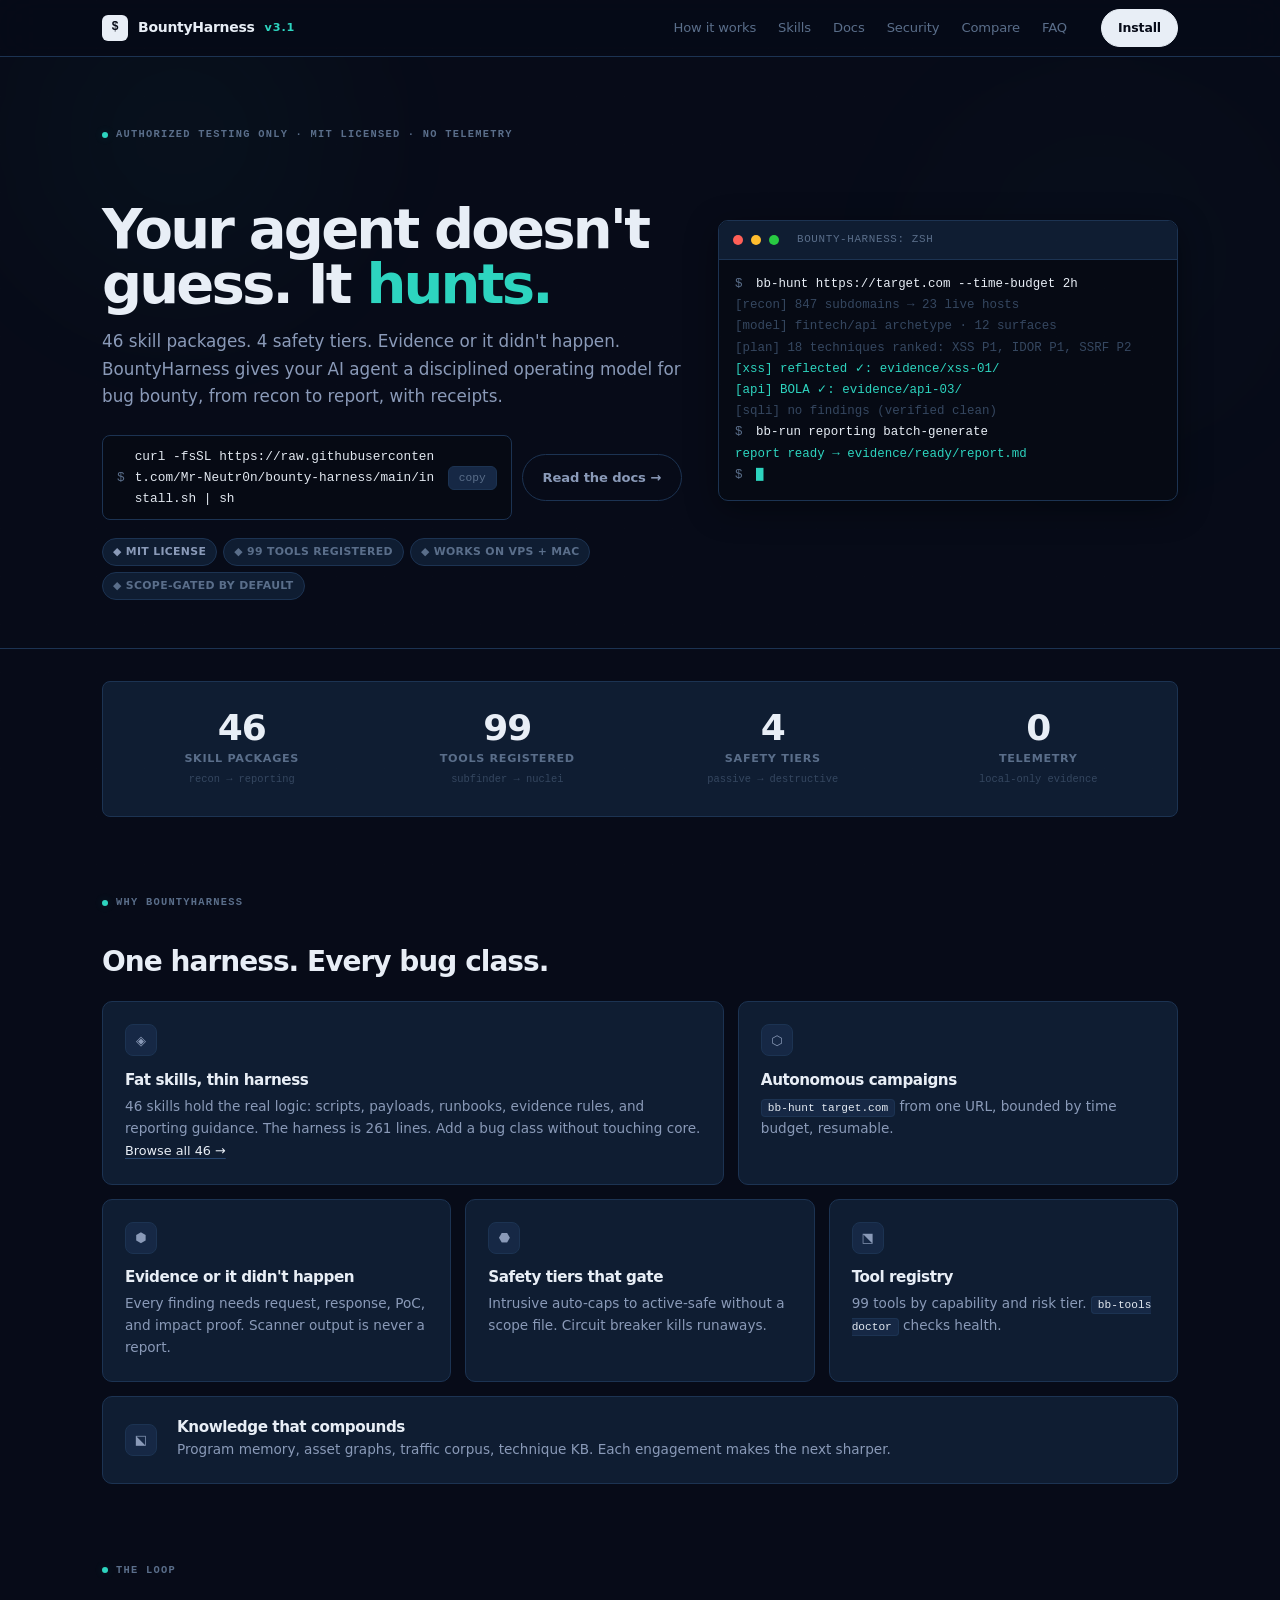
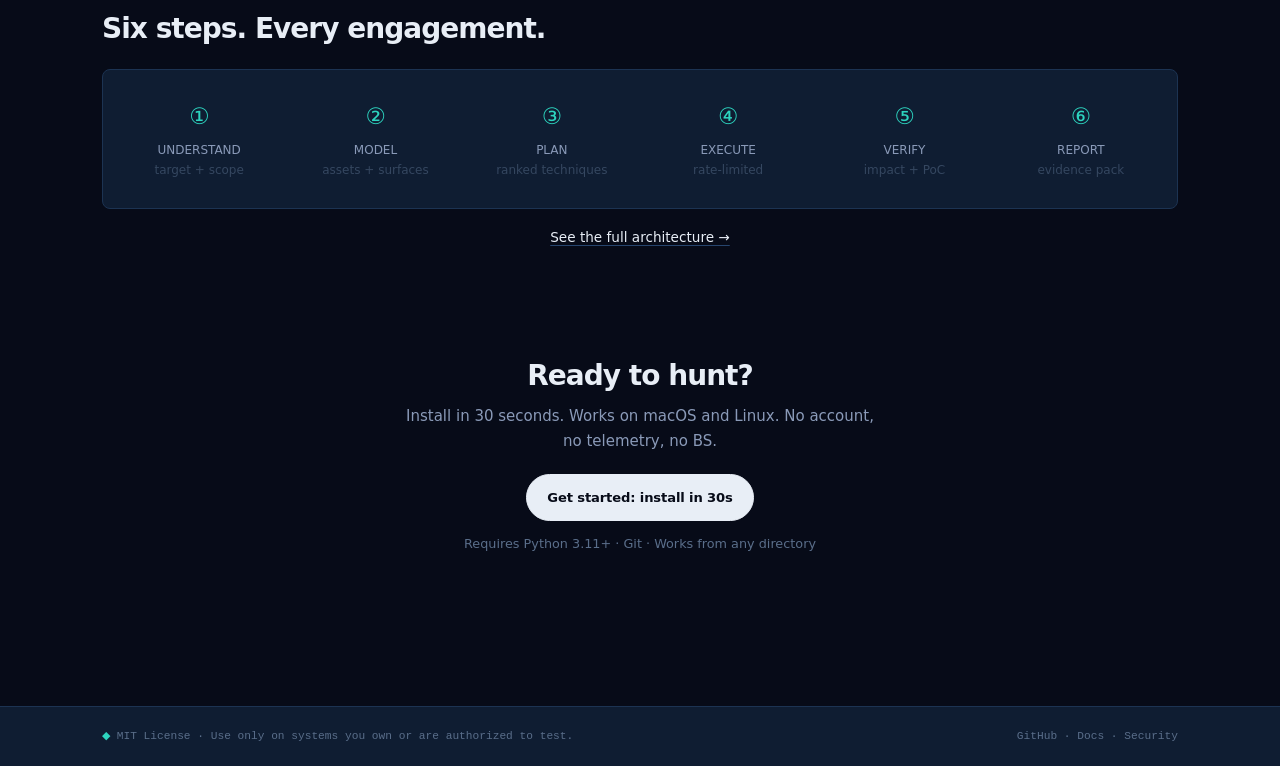
==== commit f0dc5536: "polish: Kritt-grade craft — pill CTAs, tracked display, orbed hero, dotted eyebrows - Buttons to rou" ====
--- a/index.html
+++ b/index.html
@@ -33,7 +33,7 @@
 <main id="main">
 
 <!-- HERO -->
-<section class="hero"><div class="shell">
+<section class="hero"><div class="hero-orb hero-orb-1" aria-hidden="true"></div><div class="hero-orb hero-orb-2" aria-hidden="true"></div><div class="shell" style="position:relative;z-index:1;">
   <div class="hero-grid">
     <div>
       <span class="eyebrow">Authorized testing only · MIT licensed · No telemetry</span>
--- a/style.css
+++ b/style.css
@@ -1,7 +1,7 @@
-/* BountyHarness — Sophisticated Hacker
-   Aurva/Linear-inspired dark: deep ink navy, restrained accent, quiet surfaces.
-   Accent (emerald) appears only on primary CTAs, active nav, and key numbers.
-   Headings + body use sans; mono is reserved for code and stats. */
+/* BountyHarness — Kritt-grade hacker
+   Deep ink navy, restrained teal accent, quiet surfaces.
+   Kritt craft applied to dark ops: pill CTAs, orbed hero, tracked display,
+   generous section rhythm. Mono only for code/traces; sans for everything else. */
 
 :root {
   --void: #070B18;
@@ -72,8 +72,8 @@
 
 /* type */
 h1, h2, h3 { font-family: var(--sans); font-weight: 700; letter-spacing: -0.03em; line-height: 1.1; color: var(--ink); }
-h1 { font-size: clamp(2rem, 4.5vw, 3rem); font-weight: 800; letter-spacing: -0.04em; }
-h2 { font-size: clamp(1.35rem, 2.5vw, 1.75rem); }
+h1 { font-size: clamp(2.2rem, 5vw, 3.5rem); font-weight: 700; letter-spacing: -0.05em; line-height: 0.98; }
+h2 { font-size: clamp(1.35rem, 2.5vw, 1.75rem); letter-spacing: -0.035em; }
 h3 { font-size: 1rem; }
 p { margin: 0 0 1rem; color: var(--text-2); font-family: var(--sans); }
 .lede { font-size: 1.05rem; line-height: 1.65; color: var(--text-2); max-width: 58ch; font-family: var(--sans); }
@@ -82,11 +82,11 @@
 code.inline { background: var(--surface-2); border: 1px solid var(--border); padding: 2px 6px; border-radius: 4px; font-size: 0.82em; color: var(--text); }
 .eyebrow {
   display: inline-flex; align-items: center; gap: 8px;
-  font-family: var(--mono); font-size: 0.68rem; font-weight: 600;
-  text-transform: uppercase; letter-spacing: 0.1em;
+  font-family: var(--mono); font-size: 0.65rem; font-weight: 600;
+  text-transform: uppercase; letter-spacing: 0.12em;
   color: var(--text-3); margin-bottom: 12px;
 }
-.eyebrow::before { content: ""; width: 16px; height: 1px; background: var(--accent); display: inline-block; }
+.eyebrow::before { content: ""; width: 6px; height: 6px; border-radius: 50%; background: var(--accent); display: inline-block; box-shadow: 0 0 8px var(--accent-glow); flex-shrink: 0; }
 .eyebrow.accent { color: var(--accent); }
 .eyebrow.warn { color: var(--amber); }
 .eyebrow.warn::before { background: var(--amber); }
@@ -130,7 +130,7 @@
 /* buttons */
 .btn {
   display: inline-flex; align-items: center; gap: 8px;
-  border-radius: 7px; padding: 9px 16px;
+  border-radius: 999px; padding: 12px 20px;
   font-family: var(--sans); font-size: 0.82rem; font-weight: 600;
   letter-spacing: -0.01em;
   text-decoration: none; cursor: pointer;
@@ -138,21 +138,26 @@
   transition: all 150ms var(--ease);
 }
 .btn-primary { background: var(--ink); color: var(--void); border-color: var(--ink); }
-.btn-primary:hover { background: #fff; color: var(--void); transform: translateY(-1px); box-shadow: 0 4px 16px rgba(255,255,255,0.1); }
+.btn-primary:hover { background: #fff; color: var(--void); transform: translateY(-1px); box-shadow: 0 8px 24px rgba(255,255,255,0.12); }
 .btn-ghost { background: transparent; color: var(--text-2); border-color: var(--border); }
 .btn-ghost:hover { color: var(--ink); border-color: var(--border-strong); background: var(--surface); }
-.btn-sm { padding: 6px 12px; font-size: 0.78rem; }
+.btn-sm { padding: 8px 16px; font-size: 0.78rem; }
 .btn .arrow { transition: transform 150ms var(--ease); }
 .btn:hover .arrow { transform: translateX(2px); }
 
 /* hero */
 .hero {
-  padding-block: 56px 40px;
+  position: relative; overflow: hidden;
+  padding-block: 64px 48px;
   border-bottom: 1px solid var(--border);
-  background:
-    radial-gradient(ellipse 70% 50% at 50% -15%, rgba(45,212,191,0.06), transparent 60%),
-    linear-gradient(180deg, var(--bg) 0%, var(--void) 100%);
-}
+  background: var(--void);
+}
+.hero-orb {
+  position: absolute; border-radius: 50%; pointer-events: none;
+  filter: blur(60px); opacity: 0.5;
+}
+.hero-orb-1 { width: 520px; height: 520px; background: radial-gradient(circle, rgba(45,212,191,0.08) 0%, transparent 70%); top: -180px; left: -80px; }
+.hero-orb-2 { width: 600px; height: 600px; background: radial-gradient(circle, rgba(45,212,191,0.04) 0%, transparent 70%); top: -100px; right: -120px; }
 .hero-grid { display: grid; gap: 36px; align-items: center; }
 @media (min-width: 960px) { .hero-grid { grid-template-columns: 1fr 460px; } }
 .hero h1 { margin-bottom: 16px; }
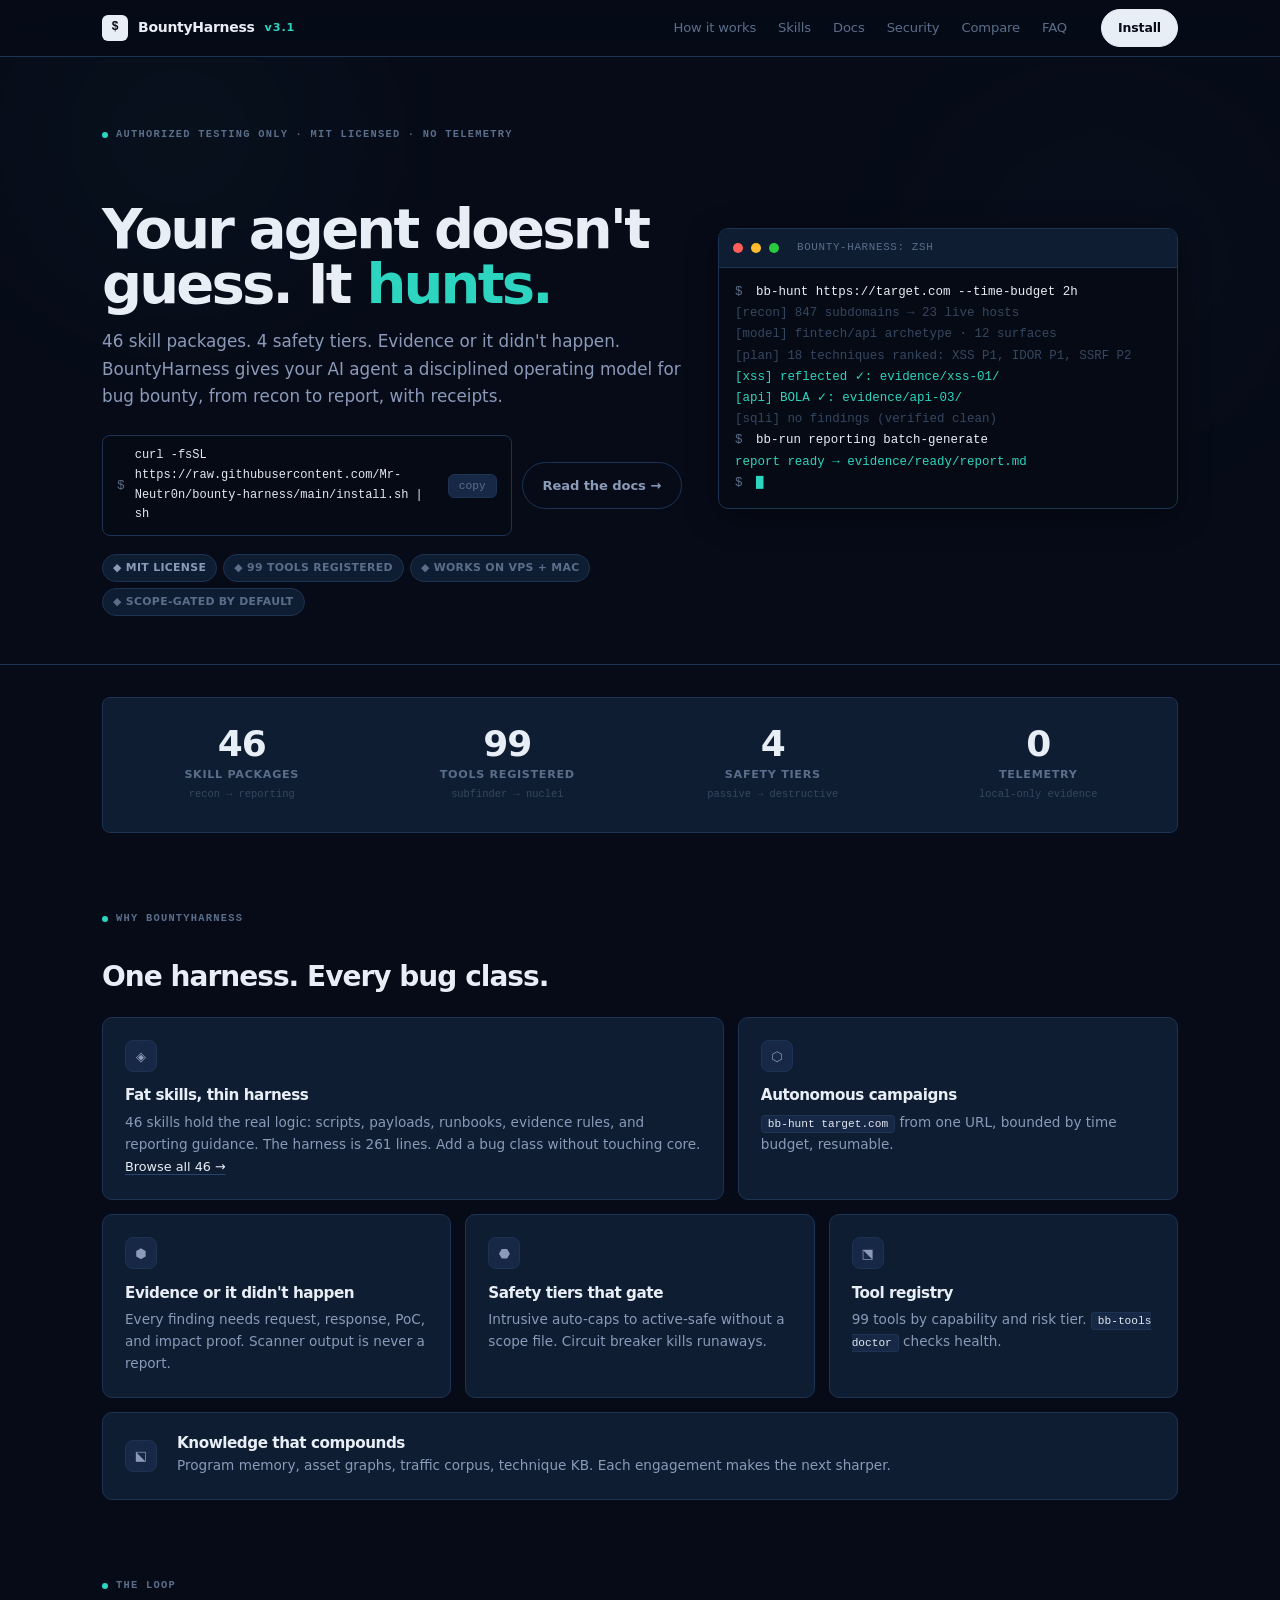
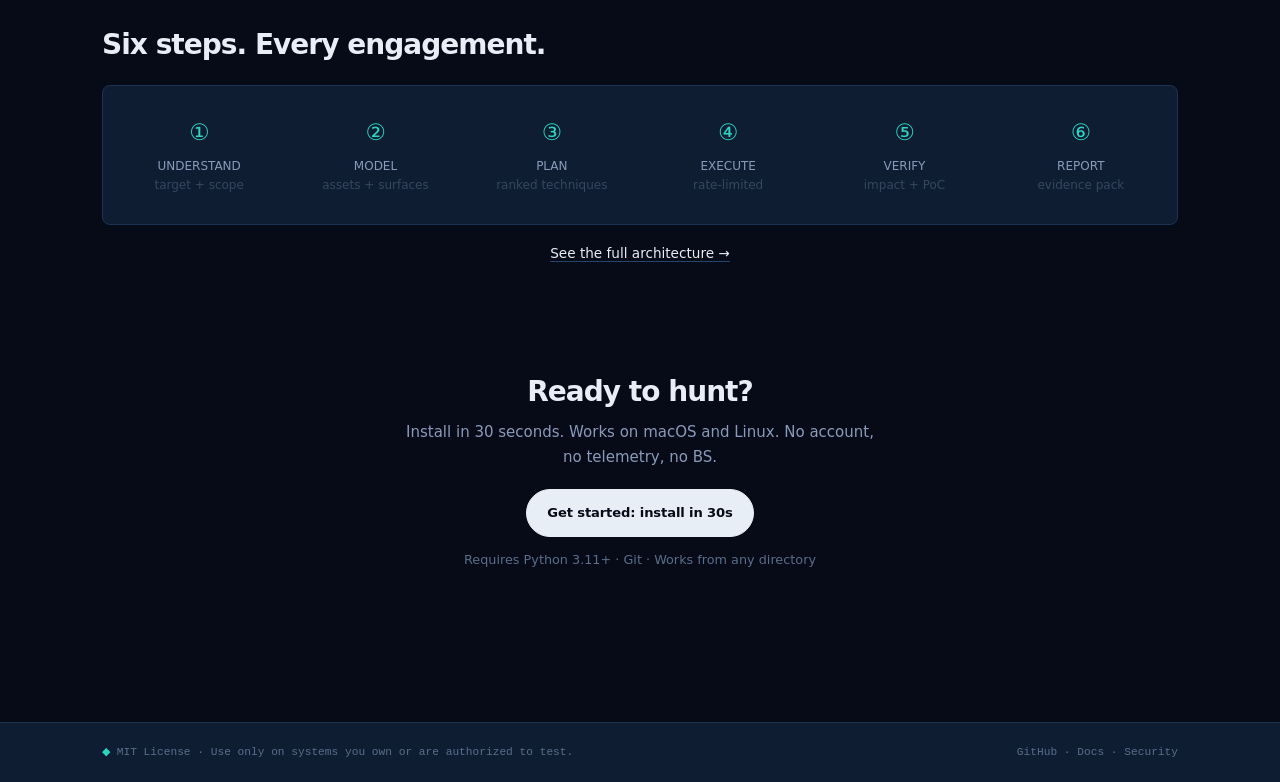
==== commit 1da0d54c: "fix: hero command bar — widen to 520px, break at slashes not mid-word" ====
--- a/index.html
+++ b/index.html
@@ -40,7 +40,7 @@
       <h1>Your agent doesn't<br>guess. It <span class="accent-text">hunts.</span></h1>
       <p class="lede">46 skill packages. 4 safety tiers. Evidence or it didn't happen. BountyHarness gives your AI agent a disciplined operating model for bug bounty, from recon to report, with receipts.</p>
       <div class="hero-actions">
-        <div class="command-bar" style="flex:1;max-width:420px;">
+        <div class="command-bar" style="flex:1;max-width:520px;">
           <span class="prompt">$</span>
           <code id="install-cmd">curl -fsSL https://raw.githubusercontent.com/Mr-Neutr0n/bounty-harness/main/install.sh | sh</code>
           <button class="copy-btn" onclick="navigator.clipboard.writeText(document.getElementById('install-cmd').textContent).then(()=>{this.textContent='copied ✓';setTimeout(()=>this.textContent='copy',1500)})">copy</button>
--- a/style.css
+++ b/style.css
@@ -199,9 +199,10 @@
   border-radius: 8px;
   padding: 10px 14px;
   font-family: var(--mono); font-size: 0.8rem;
+  overflow: hidden;
 }
 .command-bar .prompt { color: var(--text-3); }
-.command-bar code { flex: 1; color: var(--text); background: none; border: 0; padding: 0; overflow-wrap: anywhere; font-size: 0.8rem; }
+.command-bar code { flex: 1; color: var(--text); background: none; border: 0; padding: 0; font-size: 0.75rem; overflow-wrap: break-word; word-break: break-word; min-width: 0; }
 .copy-btn {
   display: inline-flex; align-items: center; gap: 5px;
   background: var(--surface-2); color: var(--text-3);
@@ -351,6 +352,4 @@
 ::-webkit-scrollbar-track { background: var(--void); }
 ::-webkit-scrollbar-thumb { background: var(--border-strong); border-radius: 3px; }
 
-/* hero terminal command bar: prevent mid-word breaks */
-.command-bar code { word-break: break-all; }
 @media (max-width: 500px) { .command-bar { flex-wrap: wrap; } }
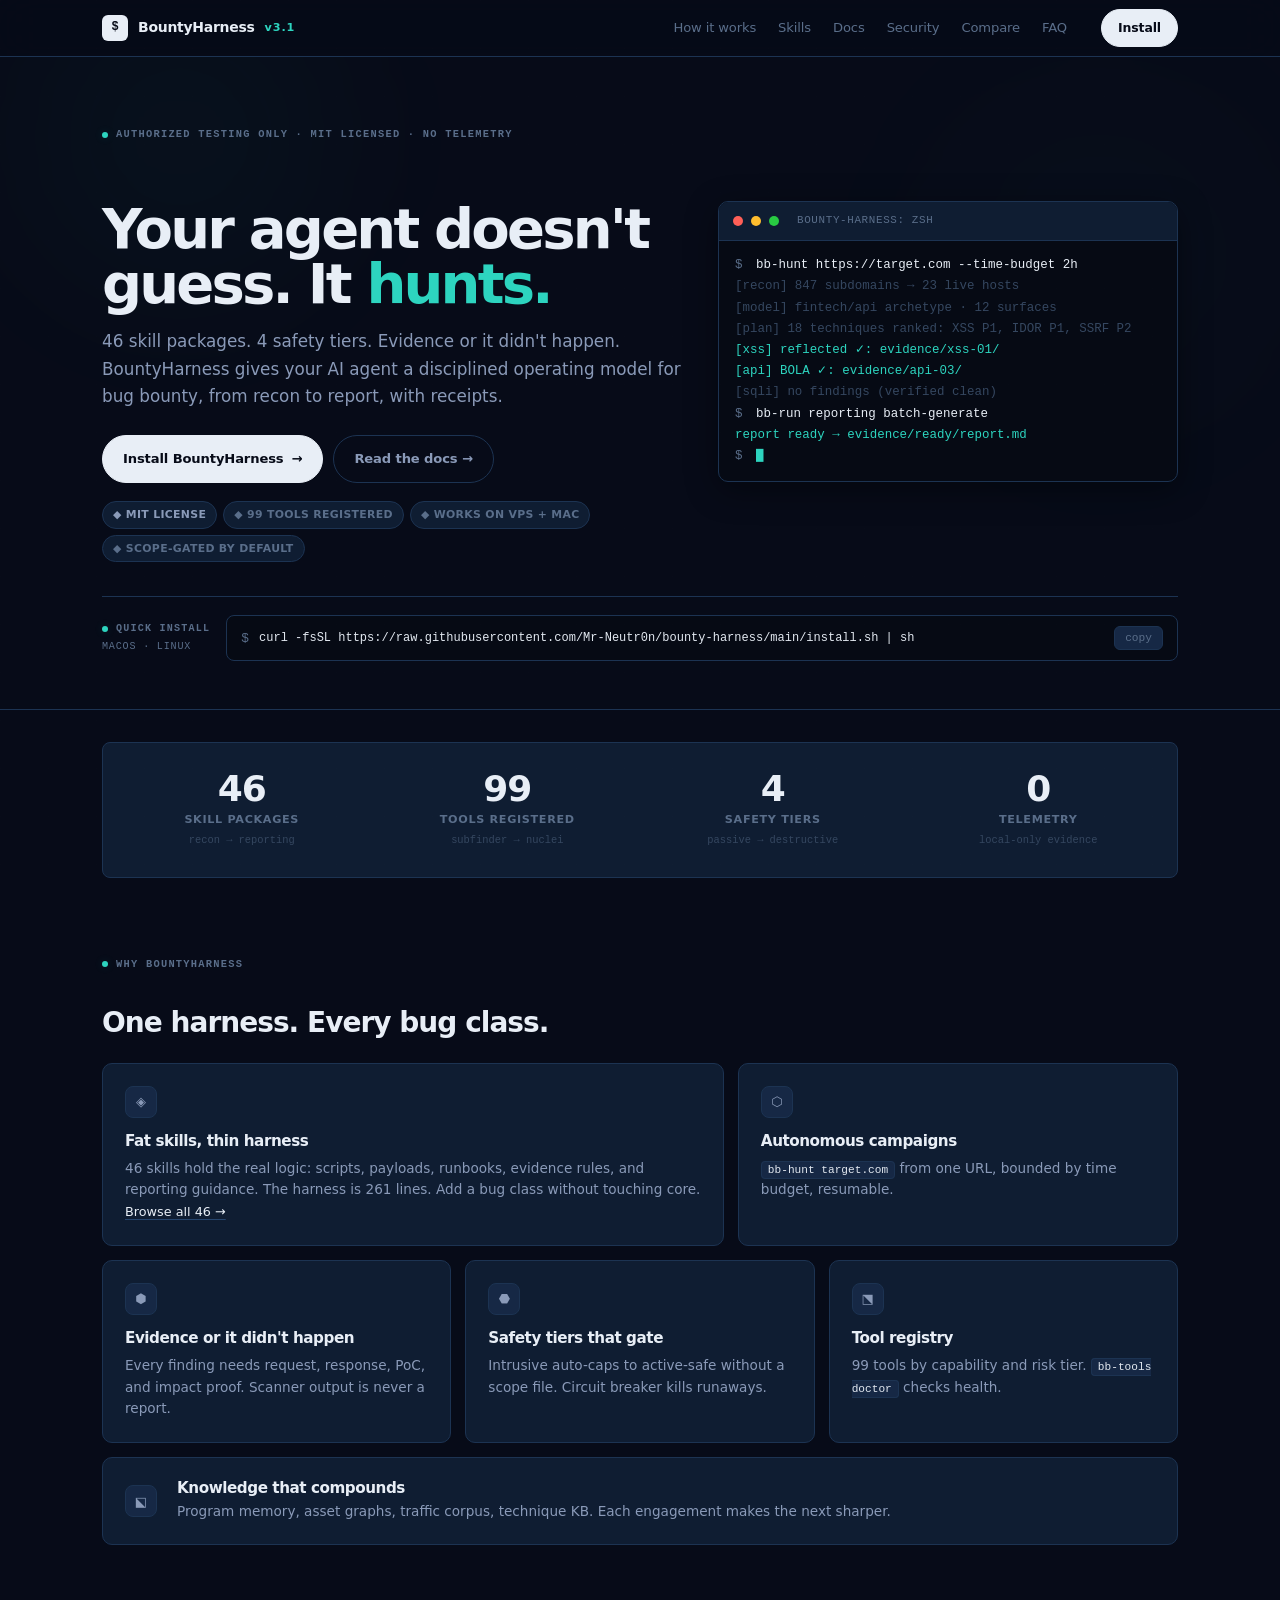
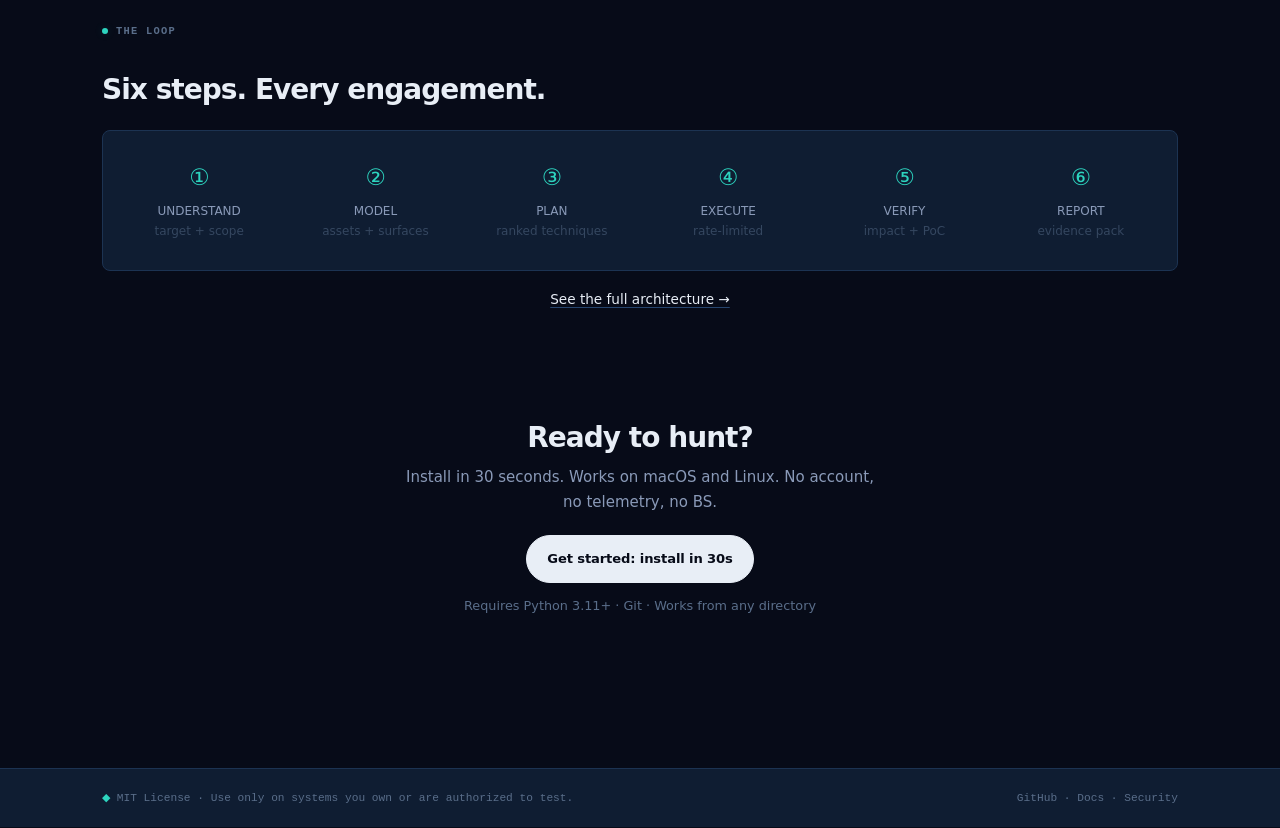
==== commit 6da0a6a6: "fix: make homepage install CTA single-line and responsive" ====
--- a/index.html
+++ b/index.html
@@ -40,11 +40,7 @@
       <h1>Your agent doesn't<br>guess. It <span class="accent-text">hunts.</span></h1>
       <p class="lede">46 skill packages. 4 safety tiers. Evidence or it didn't happen. BountyHarness gives your AI agent a disciplined operating model for bug bounty, from recon to report, with receipts.</p>
       <div class="hero-actions">
-        <div class="command-bar" style="flex:1;max-width:520px;">
-          <span class="prompt">$</span>
-          <code id="install-cmd">curl -fsSL https://raw.githubusercontent.com/Mr-Neutr0n/bounty-harness/main/install.sh | sh</code>
-          <button class="copy-btn" onclick="navigator.clipboard.writeText(document.getElementById('install-cmd').textContent).then(()=>{this.textContent='copied ✓';setTimeout(()=>this.textContent='copy',1500)})">copy</button>
-        </div>
+        <a class="btn btn-primary" href="./install.html">Install BountyHarness <span class="arrow">→</span></a>
         <a class="btn btn-ghost" href="./docs.html">Read the docs →</a>
       </div>
       <div class="trust-row">
@@ -68,6 +64,14 @@
         <div class="line"><span class="success">  report ready → evidence/ready/report.md</span></div>
         <div class="line"><span class="prompt">$</span><span class="cmd" style="color:var(--accent)"> █</span></div>
       </div>
+    </div>
+  </div>
+  <div class="hero-install">
+    <div class="hero-install-label"><span class="eyebrow">Quick install</span><span>macOS · Linux</span></div>
+    <div class="command-bar">
+      <span class="prompt">$</span>
+      <code id="install-cmd">curl -fsSL https://raw.githubusercontent.com/Mr-Neutr0n/bounty-harness/main/install.sh | sh</code>
+      <button class="copy-btn" type="button" onclick="navigator.clipboard.writeText(document.getElementById('install-cmd').textContent).then(()=>{this.textContent='copied ✓';setTimeout(()=>this.textContent='copy',1500)})">copy</button>
     </div>
   </div>
 </div></section>
--- a/style.css
+++ b/style.css
@@ -1,4 +1,4 @@
-/* BountyHarness — Kritt-grade hacker
+/* BountyHarness - Kritt-grade hacker
    Deep ink navy, restrained teal accent, quiet surfaces.
    Kritt craft applied to dark ops: pill CTAs, orbed hero, tracked display,
    generous section rhythm. Mono only for code/traces; sans for everything else. */
@@ -44,7 +44,7 @@
   -webkit-font-smoothing: antialiased;
 }
 
-/* subtle grid texture — Aurva-level restraint */
+/* subtle grid texture - Aurva-level restraint */
 body::before {
   content: "";
   position: fixed; inset: 0;
@@ -165,6 +165,12 @@
 .hero .lede { margin-bottom: 24px; }
 .hero-actions { display: flex; flex-wrap: wrap; gap: 10px; align-items: center; margin-bottom: 12px; }
 .trust-row { display: flex; flex-wrap: wrap; gap: 6px; margin-top: 18px; }
+.hero-install {
+  display: grid; grid-template-columns: auto minmax(0, 1fr); gap: 16px; align-items: center;
+  margin-top: 34px; padding-top: 18px; border-top: 1px solid var(--border);
+}
+.hero-install-label { display: flex; flex-direction: column; gap: 2px; min-width: 104px; font-family: var(--mono); font-size: 0.63rem; color: var(--text-3); text-transform: uppercase; letter-spacing: 0.08em; }
+.hero-install-label .eyebrow { margin: 0; font-size: 0.63rem; }
 
 /* terminal window */
 .terminal {
@@ -202,7 +208,8 @@
   overflow: hidden;
 }
 .command-bar .prompt { color: var(--text-3); }
-.command-bar code { flex: 1; color: var(--text); background: none; border: 0; padding: 0; font-size: 0.75rem; overflow-wrap: break-word; word-break: break-word; min-width: 0; }
+.command-bar code { flex: 1; display: block; color: var(--text); background: none; border: 0; padding: 0; font-size: 0.75rem; white-space: nowrap; overflow-x: auto; overflow-y: hidden; overflow-wrap: normal; word-break: normal; min-width: 0; scrollbar-width: none; }
+.command-bar code::-webkit-scrollbar { display: none; }
 .copy-btn {
   display: inline-flex; align-items: center; gap: 5px;
   background: var(--surface-2); color: var(--text-3);
@@ -297,7 +304,7 @@
 details.acc[open] .chev { transform: rotate(90deg); color: var(--text-2); }
 details.acc .acc-body { padding: 0 16px 14px; color: var(--text-2); font-family: var(--sans); font-size: 0.85rem; }
 
-/* bento feature grid — asymmetric to avoid equal-3 vibecode tell */
+/* bento feature grid - asymmetric to avoid equal-3 vibecode tell */
 @media (max-width: 640px) {
   [style*="grid-column: span"] { grid-column: span 12 !important; }
 }
@@ -352,4 +359,7 @@
 ::-webkit-scrollbar-track { background: var(--void); }
 ::-webkit-scrollbar-thumb { background: var(--border-strong); border-radius: 3px; }
 
-@media (max-width: 500px) { .command-bar { flex-wrap: wrap; } }
+@media (max-width: 640px) {
+  .hero-install { grid-template-columns: 1fr; gap: 8px; margin-top: 28px; }
+  .hero-install-label { flex-direction: row; align-items: center; justify-content: space-between; }
+}
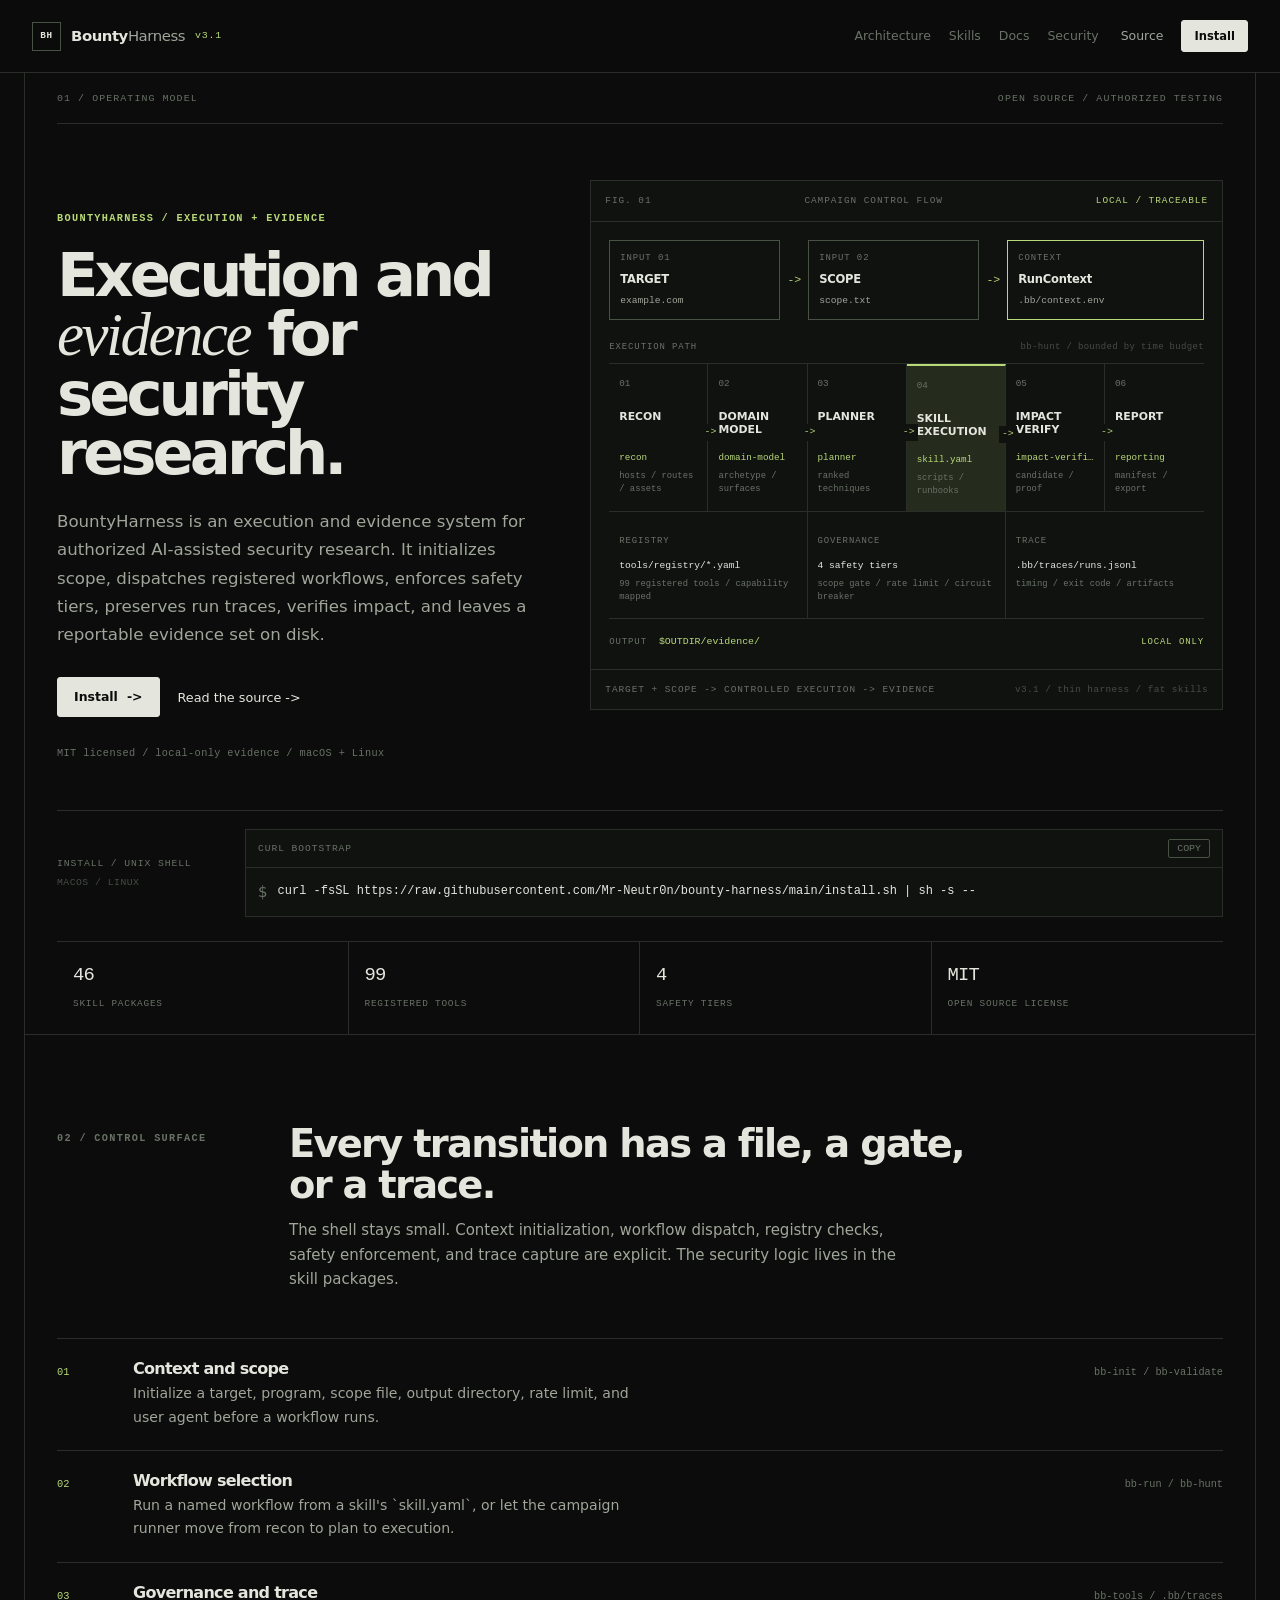
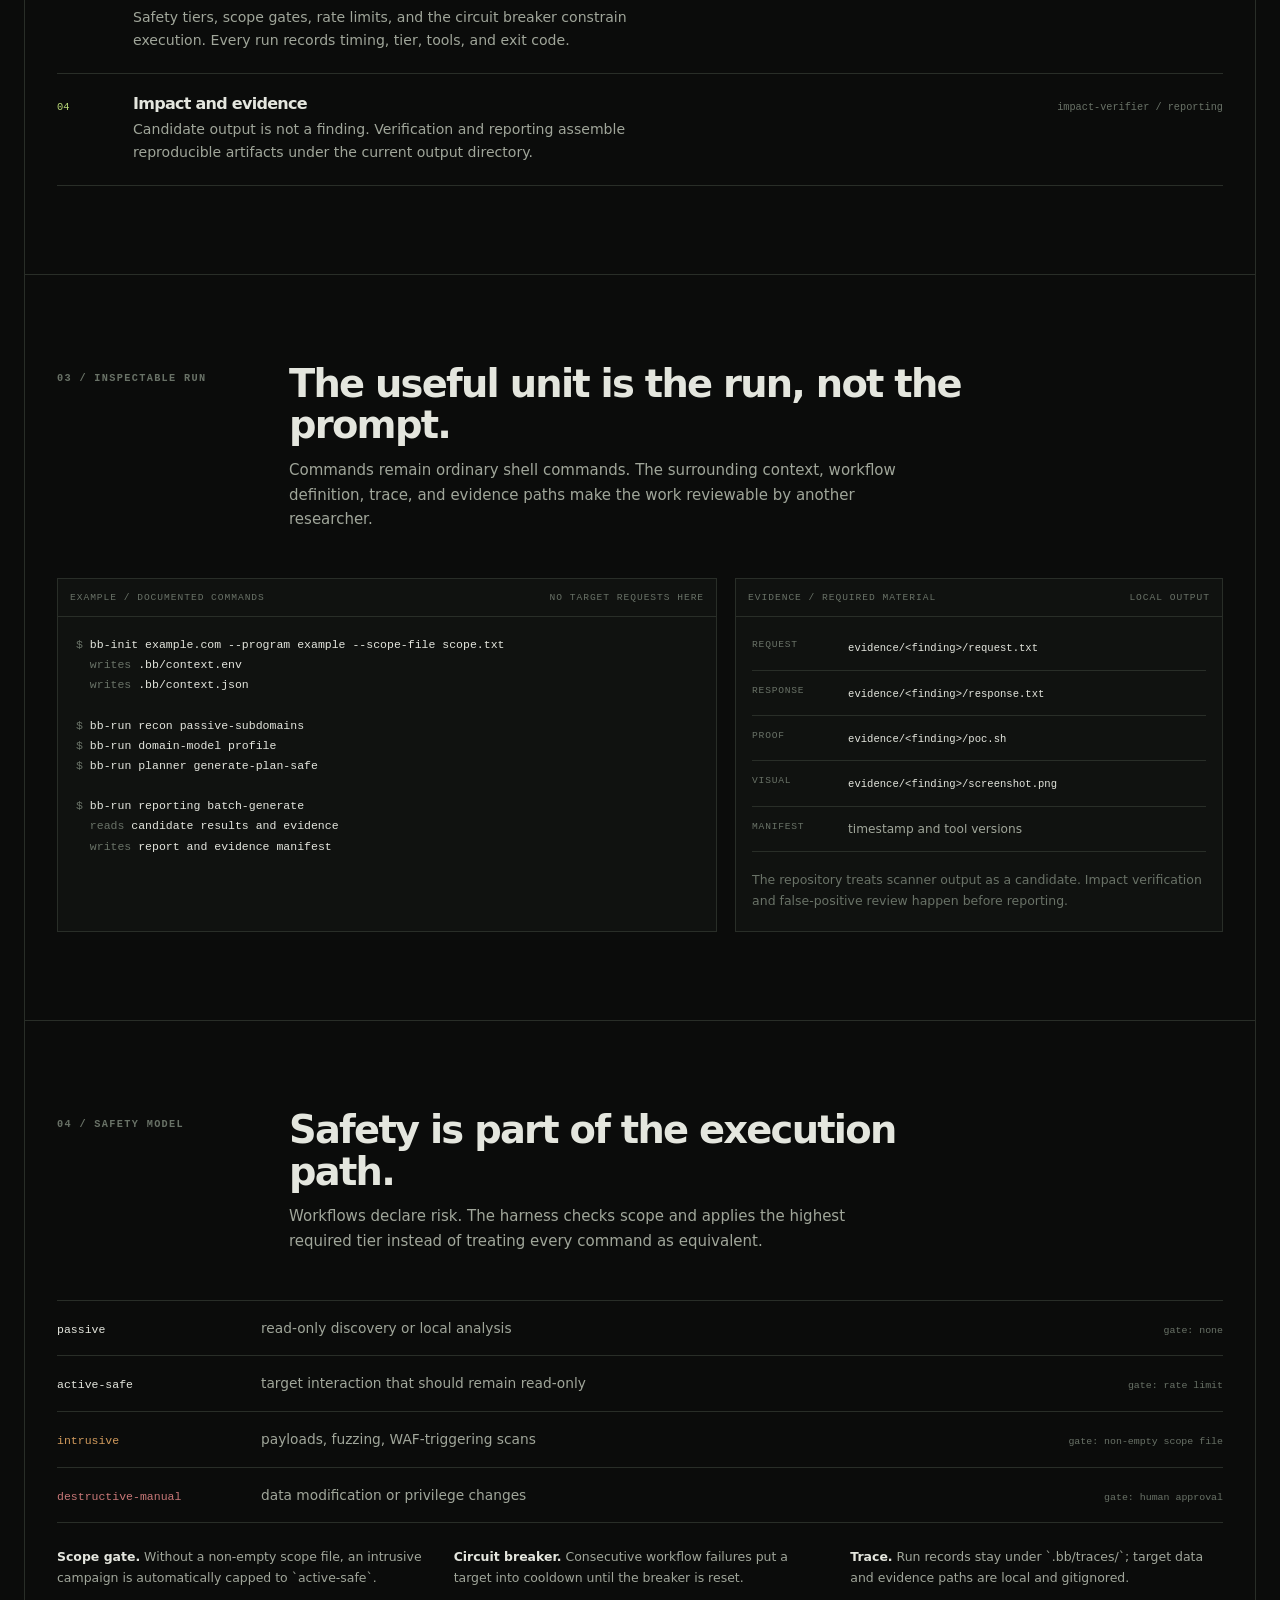
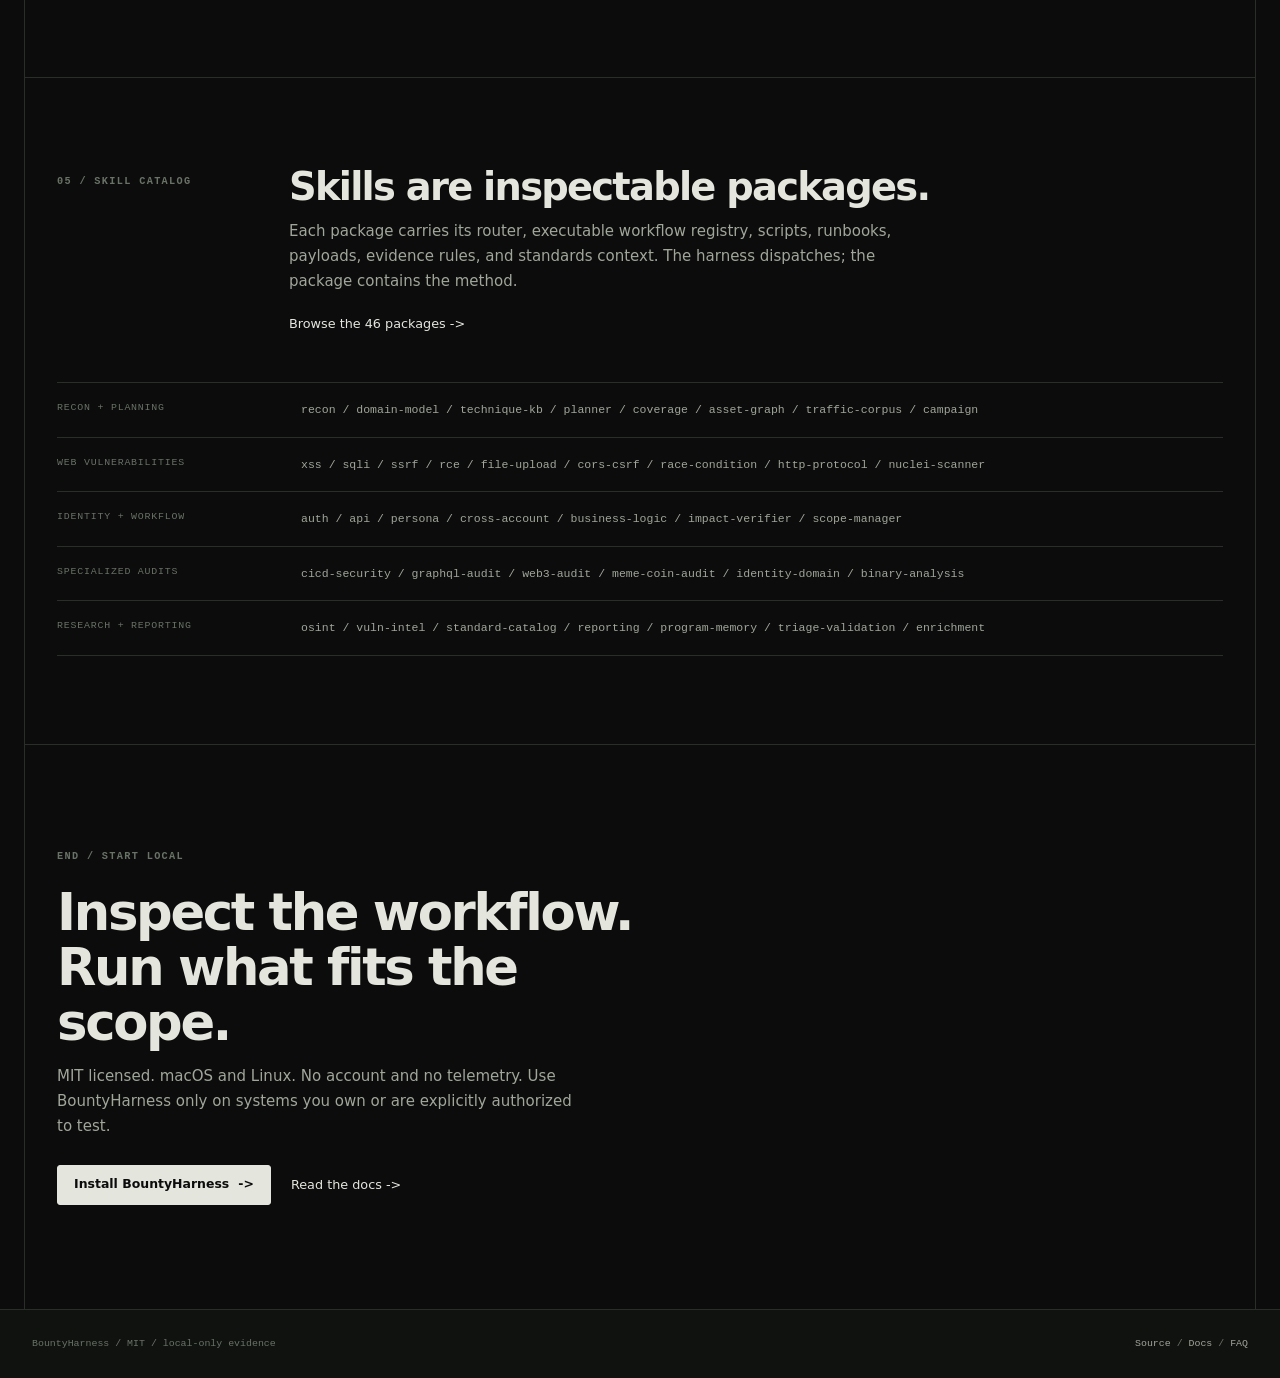
==== commit 41480750: "redesign: rebuild site around execution and evidence" ====
--- a/index.html
+++ b/index.html
@@ -3,130 +3,206 @@
 <head>
 <meta charset="utf-8">
 <meta name="viewport" content="width=device-width, initial-scale=1">
-<title>BountyHarness: autonomous bug bounty agent harness</title>
-<meta name="description" content="46 skill packages. Safety tiers. Evidence-backed findings. BountyHarness is the open-source agent harness for authorized bug bounty hunting.">
-<meta name="theme-color" content="#070B18">
+<title>BountyHarness: execution and evidence for AI-assisted security research</title>
+<meta name="description" content="BountyHarness is an open-source execution and evidence system for authorized AI-assisted security research.">
+<meta name="theme-color" content="#0B0C0B">
 <link rel="stylesheet" href="./style.css">
-<link rel="icon" href="data:image/svg+xml,%3Csvg xmlns='http://www.w3.org/2000/svg' viewBox='0 0 32 32'%3E%3Crect width='32' height='32' rx='6' fill='%23070B18'/%3E%3Ctext x='50%25' y='55%25' dominant-baseline='middle' text-anchor='middle' font-family='monospace' font-size='16' font-weight='800' fill='%232DD4BF'%3E$%3C/text%3E%3C/svg%3E">
+<link rel="icon" href="data:image/svg+xml,%3Csvg xmlns='http://www.w3.org/2000/svg' viewBox='0 0 32 32'%3E%3Crect width='32' height='32' rx='3' fill='%230B0C0B'/%3E%3Ctext x='50%25' y='55%25' dominant-baseline='middle' text-anchor='middle' font-family='monospace' font-size='11' font-weight='700' fill='%23E4E6DE'%3EBH%3C/text%3E%3C/svg%3E">
 </head>
 <body>
 <a class="skip" href="#main">Skip to content</a>
-<header class="site-nav"><div class="shell nav-inner">
-  <a class="brand" href="./index.html" aria-current="page">
-    <span class="brand-mark">$</span>
-    BountyHarness <span style="color:var(--accent);font-size:0.7rem;letter-spacing:0.08em;">v3.1</span>
-  </a>
-  <nav class="nav-links" aria-label="Pages">
-    <a href="./how-it-works.html">How it works</a>
-    <a href="./skills.html">Skills</a>
-    <a href="./docs.html">Docs</a>
-    <a href="./security.html">Security</a>
-    <a href="./compare.html">Compare</a>
-    <a href="./faq.html">FAQ</a>
-  </nav>
-  <nav class="nav-mobile" aria-label="Menu"><details><summary aria-label="Open menu"><svg width="18" height="18" viewBox="0 0 24 24" fill="none" stroke="currentColor" stroke-width="2"><line x1="4" y1="7" x2="20" y2="7"/><line x1="4" y1="12" x2="20" y2="12"/><line x1="4" y1="17" x2="20" y2="17"/></svg></summary>
-    <div class="menu-panel"><a href="./how-it-works.html">How it works</a><a href="./skills.html">Skills</a><a href="./docs.html">Docs</a><a href="./security.html">Security</a><a href="./compare.html">Compare</a><a href="./faq.html">FAQ</a><a href="./install.html">Install →</a></div>
-  </details></nav>
-  <span class="nav-cta"><a class="btn btn-primary btn-sm" href="./install.html">Install</a></span>
-</div></header>
-
-<main id="main">
-
-<!-- HERO -->
-<section class="hero"><div class="hero-orb hero-orb-1" aria-hidden="true"></div><div class="hero-orb hero-orb-2" aria-hidden="true"></div><div class="shell" style="position:relative;z-index:1;">
-  <div class="hero-grid">
-    <div>
-      <span class="eyebrow">Authorized testing only · MIT licensed · No telemetry</span>
-      <h1>Your agent doesn't<br>guess. It <span class="accent-text">hunts.</span></h1>
-      <p class="lede">46 skill packages. 4 safety tiers. Evidence or it didn't happen. BountyHarness gives your AI agent a disciplined operating model for bug bounty, from recon to report, with receipts.</p>
-      <div class="hero-actions">
-        <a class="btn btn-primary" href="./install.html">Install BountyHarness <span class="arrow">→</span></a>
-        <a class="btn btn-ghost" href="./docs.html">Read the docs →</a>
-      </div>
-      <div class="trust-row">
-        <span class="chip neon">◆ MIT license</span>
-        <span class="chip">◆ 99 tools registered</span>
-        <span class="chip">◆ Works on VPS + Mac</span>
-        <span class="chip amber">◆ Scope-gated by default</span>
-      </div>
+
+<header class="site-nav">
+  <div class="nav-inner">
+    <a class="brand" href="./index.html" aria-current="page">
+      <span class="brand-mark" aria-hidden="true">BH</span>
+      <span class="brand-name"><strong>Bounty</strong><span>Harness</span></span>
+      <span class="brand-version">v3.1</span>
+    </a>
+    <nav class="nav-links" aria-label="Primary navigation">
+      <a href="./how-it-works.html">Architecture</a>
+      <a href="./skills.html">Skills</a>
+      <a href="./docs.html">Docs</a>
+      <a href="./security.html">Security</a>
+    </nav>
+    <div class="nav-end">
+      <a class="nav-source" href="https://github.com/Mr-Neutr0n/bounty-harness">Source</a>
+      <a class="btn btn-primary btn-sm" href="./install.html">Install</a>
     </div>
-    <div class="terminal">
-      <div class="terminal-bar"><span class="dot dot-r"></span><span class="dot dot-y"></span><span class="dot dot-g"></span><span class="title">bounty-harness: zsh</span></div>
-      <div class="terminal-body">
-        <div class="line"><span class="prompt">$</span><span class="cmd"> bb-hunt https://target.com --time-budget 2h</span></div>
-        <div class="line"><span class="dim">[recon]  847 subdomains → 23 live hosts</span></div>
-        <div class="line"><span class="dim">[model]  fintech/api archetype · 12 surfaces</span></div>
-        <div class="line"><span class="dim">[plan]   18 techniques ranked: XSS P1, IDOR P1, SSRF P2</span></div>
-        <div class="line"><span class="success">  [xss]    reflected ✓: evidence/xss-01/</span></div>
-        <div class="line"><span class="success">  [api]    BOLA ✓: evidence/api-03/</span></div>
-        <div class="line"><span class="dim">  [sqli]   no findings (verified clean)</span></div>
-        <div class="line"><span class="prompt">$</span><span class="cmd"> bb-run reporting batch-generate</span></div>
-        <div class="line"><span class="success">  report ready → evidence/ready/report.md</span></div>
-        <div class="line"><span class="prompt">$</span><span class="cmd" style="color:var(--accent)"> █</span></div>
-      </div>
-    </div>
+    <nav class="nav-mobile" aria-label="Menu">
+      <details>
+        <summary aria-label="Open menu"><span>Menu</span><span class="menu-lines" aria-hidden="true">==</span></summary>
+        <div class="menu-panel">
+          <a href="./how-it-works.html">Architecture</a>
+          <a href="./skills.html">Skills</a>
+          <a href="./docs.html">Docs</a>
+          <a href="./security.html">Security</a>
+          <a href="./compare.html">Compare</a>
+          <a href="./faq.html">FAQ</a>
+          <a href="https://github.com/Mr-Neutr0n/bounty-harness">Source</a>
+          <a href="./install.html">Install</a>
+        </div>
+      </details>
+    </nav>
   </div>
-  <div class="hero-install">
-    <div class="hero-install-label"><span class="eyebrow">Quick install</span><span>macOS · Linux</span></div>
-    <div class="command-bar">
-      <span class="prompt">$</span>
-      <code id="install-cmd">curl -fsSL https://raw.githubusercontent.com/Mr-Neutr0n/bounty-harness/main/install.sh | sh</code>
-      <button class="copy-btn" type="button" onclick="navigator.clipboard.writeText(document.getElementById('install-cmd').textContent).then(()=>{this.textContent='copied ✓';setTimeout(()=>this.textContent='copy',1500)})">copy</button>
-    </div>
+</header>
+
+<main id="main" class="home-main">
+  <div class="home-frame">
+    <section class="home-hero">
+      <div class="home-shell">
+        <div class="hero-topline"><span>01 / OPERATING MODEL</span><span>OPEN SOURCE / AUTHORIZED TESTING</span></div>
+        <div class="hero-layout">
+          <div class="hero-copy">
+            <p class="hero-label">BOUNTYHARNESS / EXECUTION + EVIDENCE</p>
+            <h1>Execution and<br><em>evidence</em> for<br>security research.</h1>
+            <p class="lede">BountyHarness is an execution and evidence system for authorized AI-assisted security research. It initializes scope, dispatches registered workflows, enforces safety tiers, preserves run traces, verifies impact, and leaves a reportable evidence set on disk.</p>
+            <div class="hero-actions">
+              <a class="btn btn-primary" href="./install.html">Install <span aria-hidden="true">-&gt;</span></a>
+              <a class="text-link" href="https://github.com/Mr-Neutr0n/bounty-harness">Read the source <span aria-hidden="true">-&gt;</span></a>
+            </div>
+            <p class="hero-note">MIT licensed / local-only evidence / macOS + Linux</p>
+          </div>
+
+          <figure class="architecture-figure" aria-labelledby="architecture-caption">
+            <figcaption id="architecture-caption"><span>FIG. 01</span><span>CAMPAIGN CONTROL FLOW</span><span class="fig-status">LOCAL / TRACEABLE</span></figcaption>
+            <div class="system-map" role="img" aria-label="BountyHarness flow from target and scope through recon, domain model, planner, skill execution, impact verification, and report, with tools, safety, traces, and local evidence controls.">
+              <div class="map-intake">
+                <div class="map-node map-input"><span class="node-kicker">INPUT 01</span><strong>TARGET</strong><code>example.com</code></div>
+                <span class="map-link" aria-hidden="true">-&gt;</span>
+                <div class="map-node map-input"><span class="node-kicker">INPUT 02</span><strong>SCOPE</strong><code>scope.txt</code></div>
+                <span class="map-link" aria-hidden="true">-&gt;</span>
+                <div class="map-node map-context"><span class="node-kicker">CONTEXT</span><strong>RunContext</strong><code>.bb/context.env</code></div>
+              </div>
+              <div class="map-rule-label"><span>EXECUTION PATH</span><span>bb-hunt / bounded by time budget</span></div>
+              <div class="map-flow">
+                <div class="map-step"><span>01</span><strong>RECON</strong><code>recon</code><small>hosts / routes / assets</small></div>
+                <div class="map-step"><span>02</span><strong>DOMAIN MODEL</strong><code>domain-model</code><small>archetype / surfaces</small></div>
+                <div class="map-step"><span>03</span><strong>PLANNER</strong><code>planner</code><small>ranked techniques</small></div>
+                <div class="map-step map-step-active"><span>04</span><strong>SKILL EXECUTION</strong><code>skill.yaml</code><small>scripts / runbooks</small></div>
+                <div class="map-step"><span>05</span><strong>IMPACT VERIFY</strong><code>impact-verifier</code><small>candidate / proof</small></div>
+                <div class="map-step"><span>06</span><strong>REPORT</strong><code>reporting</code><small>manifest / export</small></div>
+              </div>
+              <div class="map-controls">
+                <div class="map-control"><span>REGISTRY</span><code>tools/registry/*.yaml</code><small>99 registered tools / capability mapped</small></div>
+                <div class="map-control"><span>GOVERNANCE</span><code>4 safety tiers</code><small>scope gate / rate limit / circuit breaker</small></div>
+                <div class="map-control"><span>TRACE</span><code>.bb/traces/runs.jsonl</code><small>timing / exit code / artifacts</small></div>
+              </div>
+              <div class="map-output"><span>OUTPUT</span><code>$OUTDIR/evidence/</code><span class="output-note">LOCAL ONLY</span></div>
+            </div>
+            <div class="figure-foot"><span>target + scope -> controlled execution -> evidence</span><span>v3.1 / thin harness / fat skills</span></div>
+          </figure>
+        </div>
+
+        <div class="hero-install-row">
+          <div class="hero-install-label"><span>INSTALL / UNIX SHELL</span><span>macOS / Linux</span></div>
+          <div class="hero-command command-spec">
+            <div class="spec-head"><span>curl bootstrap</span><button class="copy-btn" type="button" aria-label="Copy install command" onclick="navigator.clipboard.writeText(document.getElementById('install-cmd').textContent).then(()=>{this.textContent='copied';setTimeout(()=>this.textContent='copy',1500)})">copy</button></div>
+            <div class="spec-line"><span class="prompt">$</span><code id="install-cmd">curl -fsSL https://raw.githubusercontent.com/Mr-Neutr0n/bounty-harness/main/install.sh | sh -s --</code></div>
+          </div>
+        </div>
+
+        <div class="hero-facts" aria-label="BountyHarness facts">
+          <div><strong>46</strong><span>skill packages</span></div>
+          <div><strong>99</strong><span>registered tools</span></div>
+          <div><strong>4</strong><span>safety tiers</span></div>
+          <div><strong>MIT</strong><span>open source license</span></div>
+        </div>
+      </div>
+    </section>
+
+    <section class="home-section control-section" id="architecture">
+      <div class="home-shell">
+        <div class="section-intro">
+          <span class="section-index">02 / CONTROL SURFACE</span>
+          <div><h2>Every transition has a file, a gate, or a trace.</h2><p>The shell stays small. Context initialization, workflow dispatch, registry checks, safety enforcement, and trace capture are explicit. The security logic lives in the skill packages.</p></div>
+        </div>
+        <div class="control-ledger">
+          <div class="control-row"><span class="row-index">01</span><div><h3>Context and scope</h3><p>Initialize a target, program, scope file, output directory, rate limit, and user agent before a workflow runs.</p></div><code>bb-init / bb-validate</code></div>
+          <div class="control-row"><span class="row-index">02</span><div><h3>Workflow selection</h3><p>Run a named workflow from a skill's `skill.yaml`, or let the campaign runner move from recon to plan to execution.</p></div><code>bb-run / bb-hunt</code></div>
+          <div class="control-row"><span class="row-index">03</span><div><h3>Governance and trace</h3><p>Safety tiers, scope gates, rate limits, and the circuit breaker constrain execution. Every run records timing, tier, tools, and exit code.</p></div><code>bb-tools / .bb/traces</code></div>
+          <div class="control-row"><span class="row-index">04</span><div><h3>Impact and evidence</h3><p>Candidate output is not a finding. Verification and reporting assemble reproducible artifacts under the current output directory.</p></div><code>impact-verifier / reporting</code></div>
+        </div>
+      </div>
+    </section>
+
+    <section class="home-section specimen-section">
+      <div class="home-shell">
+        <div class="section-intro">
+          <span class="section-index">03 / INSPECTABLE RUN</span>
+          <div><h2>The useful unit is the run, not the prompt.</h2><p>Commands remain ordinary shell commands. The surrounding context, workflow definition, trace, and evidence paths make the work reviewable by another researcher.</p></div>
+        </div>
+        <div class="specimen-grid">
+          <div class="run-specimen">
+            <div class="specimen-head"><span>EXAMPLE / DOCUMENTED COMMANDS</span><span>NO TARGET REQUESTS HERE</span></div>
+            <pre><span class="code-muted">$</span> bb-init example.com --program example --scope-file scope.txt
+<span class="code-muted">  writes</span> .bb/context.env
+<span class="code-muted">  writes</span> .bb/context.json
+
+<span class="code-muted">$</span> bb-run recon passive-subdomains
+<span class="code-muted">$</span> bb-run domain-model profile
+<span class="code-muted">$</span> bb-run planner generate-plan-safe
+
+<span class="code-muted">$</span> bb-run reporting batch-generate
+<span class="code-muted">  reads</span> candidate results and evidence
+<span class="code-muted">  writes</span> report and evidence manifest</pre>
+          </div>
+          <div class="evidence-ledger">
+            <div class="specimen-head"><span>EVIDENCE / REQUIRED MATERIAL</span><span>LOCAL OUTPUT</span></div>
+            <dl>
+              <div><dt>REQUEST</dt><dd><code>evidence/&lt;finding&gt;/request.txt</code></dd></div>
+              <div><dt>RESPONSE</dt><dd><code>evidence/&lt;finding&gt;/response.txt</code></dd></div>
+              <div><dt>PROOF</dt><dd><code>evidence/&lt;finding&gt;/poc.sh</code></dd></div>
+              <div><dt>VISUAL</dt><dd><code>evidence/&lt;finding&gt;/screenshot.png</code></dd></div>
+              <div><dt>MANIFEST</dt><dd>timestamp and tool versions</dd></div>
+            </dl>
+            <p class="ledger-note">The repository treats scanner output as a candidate. Impact verification and false-positive review happen before reporting.</p>
+          </div>
+        </div>
+      </div>
+    </section>
+
+    <section class="home-section safety-section">
+      <div class="home-shell">
+        <div class="section-intro">
+          <span class="section-index">04 / SAFETY MODEL</span>
+          <div><h2>Safety is part of the execution path.</h2><p>Workflows declare risk. The harness checks scope and applies the highest required tier instead of treating every command as equivalent.</p></div>
+        </div>
+        <div class="safety-ledger">
+          <div class="safety-row"><strong>passive</strong><span>read-only discovery or local analysis</span><span>gate: none</span></div>
+          <div class="safety-row"><strong>active-safe</strong><span>target interaction that should remain read-only</span><span>gate: rate limit</span></div>
+          <div class="safety-row safety-row-warn"><strong>intrusive</strong><span>payloads, fuzzing, WAF-triggering scans</span><span>gate: non-empty scope file</span></div>
+          <div class="safety-row safety-row-danger"><strong>destructive-manual</strong><span>data modification or privilege changes</span><span>gate: human approval</span></div>
+        </div>
+        <div class="safety-notes"><p><strong>Scope gate.</strong> Without a non-empty scope file, an intrusive campaign is automatically capped to `active-safe`.</p><p><strong>Circuit breaker.</strong> Consecutive workflow failures put a target into cooldown until the breaker is reset.</p><p><strong>Trace.</strong> Run records stay under `.bb/traces/`; target data and evidence paths are local and gitignored.</p></div>
+      </div>
+    </section>
+
+    <section class="home-section inventory-section" id="skills">
+      <div class="home-shell">
+        <div class="section-intro">
+          <span class="section-index">05 / SKILL CATALOG</span>
+          <div><h2>Skills are inspectable packages.</h2><p>Each package carries its router, executable workflow registry, scripts, runbooks, payloads, evidence rules, and standards context. The harness dispatches; the package contains the method.</p><a class="text-link" href="./skills.html">Browse the 46 packages <span aria-hidden="true">-&gt;</span></a></div>
+        </div>
+        <div class="inventory-list">
+          <div><span>RECON + PLANNING</span><p>recon / domain-model / technique-kb / planner / coverage / asset-graph / traffic-corpus / campaign</p></div>
+          <div><span>WEB VULNERABILITIES</span><p>xss / sqli / ssrf / rce / file-upload / cors-csrf / race-condition / http-protocol / nuclei-scanner</p></div>
+          <div><span>IDENTITY + WORKFLOW</span><p>auth / api / persona / cross-account / business-logic / impact-verifier / scope-manager</p></div>
+          <div><span>SPECIALIZED AUDITS</span><p>cicd-security / graphql-audit / web3-audit / meme-coin-audit / identity-domain / binary-analysis</p></div>
+          <div><span>RESEARCH + REPORTING</span><p>osint / vuln-intel / standard-catalog / reporting / program-memory / triage-validation / enrichment</p></div>
+        </div>
+      </div>
+    </section>
+
+    <section class="home-close">
+      <div class="home-shell"><span class="section-index">END / START LOCAL</span><h2>Inspect the workflow. Run what fits the scope.</h2><p>MIT licensed. macOS and Linux. No account and no telemetry. Use BountyHarness only on systems you own or are explicitly authorized to test.</p><div class="close-actions"><a class="btn btn-primary" href="./install.html">Install BountyHarness <span aria-hidden="true">-&gt;</span></a><a class="text-link" href="./docs.html">Read the docs <span aria-hidden="true">-&gt;</span></a></div></div>
+    </section>
   </div>
-</div></section>
-
-<!-- STATS -->
-<div class="shell"><section class="section" style="padding-top:32px;">
-  <div class="stats-strip" style="border-radius:8px;">
-    <div class="stat"><span class="num">46</span><span class="label">skill packages</span><span class="sub">recon → reporting</span></div>
-    <div class="stat"><span class="num">99</span><span class="label">tools registered</span><span class="sub">subfinder → nuclei</span></div>
-    <div class="stat"><span class="num">4</span><span class="label">safety tiers</span><span class="sub">passive → destructive</span></div>
-    <div class="stat"><span class="num">0</span><span class="label">telemetry</span><span class="sub">local-only evidence</span></div>
-  </div>
-</section></div>
-
-<!-- FEATURE CARDS -->
-<div class="shell"><section class="section">
-  <span class="eyebrow">Why BountyHarness</span>
-  <h2 style="margin-bottom:24px;">One harness. Every bug class.</h2>
-  <div style="display:grid;gap:14px;grid-template-columns:repeat(12,1fr);">
-    <article class="card" style="grid-column: span 7;"><div class="card-icon">◈</div><h3>Fat skills, thin harness</h3><p>46 skills hold the real logic: scripts, payloads, runbooks, evidence rules, and reporting guidance. The harness is 261 lines. Add a bug class without touching core. <a href="./skills.html" style="font-size:0.8rem;">Browse all 46 →</a></p></article>
-    <article class="card" style="grid-column: span 5;"><div class="card-icon">⬡</div><h3>Autonomous campaigns</h3><p><code class="inline">bb-hunt target.com</code> from one URL, bounded by time budget, resumable.</p></article>
-    <article class="card" style="grid-column: span 4;"><div class="card-icon">⬢</div><h3>Evidence or it didn't happen</h3><p>Every finding needs request, response, PoC, and impact proof. Scanner output is never a report.</p></article>
-    <article class="card" style="grid-column: span 4;"><div class="card-icon">⬣</div><h3>Safety tiers that gate</h3><p>Intrusive auto-caps to active-safe without a scope file. Circuit breaker kills runaways.</p></article>
-    <article class="card" style="grid-column: span 4;"><div class="card-icon">⬔</div><h3>Tool registry</h3><p>99 tools by capability and risk tier. <code class="inline">bb-tools doctor</code> checks health.</p></article>
-    <article class="card" style="grid-column: span 12;display:flex;gap:20px;align-items:center;flex-wrap:wrap;"><div class="card-icon" style="margin-bottom:0;">⬕</div><div><h3 style="margin:0;">Knowledge that compounds</h3><p style="margin:4px 0 0;">Program memory, asset graphs, traffic corpus, technique KB. Each engagement makes the next sharper.</p></div></article>
-  </div>
-</section></div>
-
-<!-- HOW IT WORKS STRIP -->
-<div class="shell"><section class="section">
-  <span class="eyebrow">The loop</span>
-  <h2 style="margin-bottom:24px;">Six steps. Every engagement.</h2>
-  <div class="artifact" style="display:grid;grid-template-columns:repeat(auto-fit,minmax(140px,1fr));gap:16px;background:var(--surface);">
-    <div style="text-align:center;padding:12px;"><div style="color:var(--accent);font-size:1.4rem;">①</div><div style="font-size:0.75rem;color:var(--text-2);margin-top:6px;">UNDERSTAND<br><span style="color:var(--text-dim);">target + scope</span></div></div>
-    <div style="text-align:center;padding:12px;"><div style="color:var(--accent);font-size:1.4rem;">②</div><div style="font-size:0.75rem;color:var(--text-2);margin-top:6px;">MODEL<br><span style="color:var(--text-dim);">assets + surfaces</span></div></div>
-    <div style="text-align:center;padding:12px;"><div style="color:var(--accent);font-size:1.4rem;">③</div><div style="font-size:0.75rem;color:var(--text-2);margin-top:6px;">PLAN<br><span style="color:var(--text-dim);">ranked techniques</span></div></div>
-    <div style="text-align:center;padding:12px;"><div style="color:var(--accent);font-size:1.4rem;">④</div><div style="font-size:0.75rem;color:var(--text-2);margin-top:6px;">EXECUTE<br><span style="color:var(--text-dim);">rate-limited</span></div></div>
-    <div style="text-align:center;padding:12px;"><div style="color:var(--accent);font-size:1.4rem;">⑤</div><div style="font-size:0.75rem;color:var(--text-2);margin-top:6px;">VERIFY<br><span style="color:var(--text-dim);">impact + PoC</span></div></div>
-    <div style="text-align:center;padding:12px;"><div style="color:var(--accent);font-size:1.4rem;">⑥</div><div style="font-size:0.75rem;color:var(--text-2);margin-top:6px;">REPORT<br><span style="color:var(--text-dim);">evidence pack</span></div></div>
-  </div>
-  <p style="text-align:center;margin-top:16px;"><a href="./how-it-works.html" style="font-size:0.85rem;">See the full architecture →</a></p>
-</section></div>
-
-<!-- CTA -->
-<div class="shell"><section class="section" style="text-align:center;padding-bottom:64px;">
-  <h2 style="margin-bottom:12px;">Ready to hunt?</h2>
-  <p style="max-width:50ch;margin:0 auto 20px;color:var(--text-2);">Install in 30 seconds. Works on macOS and Linux. No account, no telemetry, no BS.</p>
-  <a class="btn btn-primary" href="./install.html">Get started: install in 30s</a>
-  <p class="small" style="margin-top:12px;">Requires Python 3.11+ · Git · Works from any directory</p>
-</section></div>
-
 </main>
-<footer class="site"><div class="shell footer-inner">
-  <span><span style="color:var(--accent)">◆</span> MIT License · Use only on systems you own or are authorized to test.</span>
-  <span><a href="https://github.com/Mr-Neutr0n/bounty-harness">GitHub</a> · <a href="./docs.html">Docs</a> · <a href="./security.html">Security</a></span>
+
+<footer class="site"><div class="footer-inner">
+  <span>BountyHarness / MIT / local-only evidence</span>
+  <span><a href="https://github.com/Mr-Neutr0n/bounty-harness">Source</a><span aria-hidden="true"> / </span><a href="./docs.html">Docs</a><span aria-hidden="true"> / </span><a href="./faq.html">FAQ</a></span>
 </div></footer>
 </body>
 </html>
--- a/style.css
+++ b/style.css
@@ -1,365 +1,452 @@
-/* BountyHarness - Kritt-grade hacker
-   Deep ink navy, restrained teal accent, quiet surfaces.
-   Kritt craft applied to dark ops: pill CTAs, orbed hero, tracked display,
-   generous section rhythm. Mono only for code/traces; sans for everything else. */
-
 :root {
-  --void: #070B18;
-  --bg: #0A1220;
-  --surface: #0F1D32;
-  --surface-2: #162845;
-  --surface-3: #1C3156;
-  --code-bg: #060A14;
-  --border: #1C3352;
-  --border-strong: #26456E;
-  --border-faint: rgba(255,255,255,0.06);
-  --ink: #E8EEF6;
-  --text: #E2E8F0;
-  --text-2: #8A9AB8;
-  --text-3: #5A6E8A;
-  --text-dim: #354760;
-  --accent: #2DD4BF;
-  --accent-dim: rgba(45, 212, 191, 0.10);
-  --accent-strong: #14B8A6;
-  --accent-glow: rgba(45, 212, 191, 0.15);
-  --amber: #F59E0B;
-  --amber-dim: rgba(245, 158, 11, 0.10);
-  --red: #F43F5E;
-  --red-dim: rgba(244, 63, 94, 0.10);
-  --cyan: #38BDF8;
-  --sans: "Geist", "Inter", system-ui, -apple-system, sans-serif;
-  --mono: "JetBrains Mono", ui-monospace, "SF Mono", Menlo, Consolas, monospace;
-  --ease: cubic-bezier(0.16, 1, 0.3, 1);
+  --field: #0B0C0B;
+  --field-2: #101210;
+  --surface: #141714;
+  --surface-2: #1A1E19;
+  --rule: #292E28;
+  --rule-strong: #485244;
+  --text: #E4E6DE;
+  --muted: #A0A69A;
+  --faint: #697267;
+  --dim: #454D44;
+  --accent: #B9D878;
+  --accent-dim: rgba(185, 216, 120, 0.12);
+  --amber: #D29B5D;
+  --red: #C97878;
+  --sans: "Avenir Next", "Helvetica Neue", "Segoe UI", system-ui, sans-serif;
+  --serif: "Iowan Old Style", "Palatino Linotype", Georgia, serif;
+  --mono: "SFMono-Regular", "Roboto Mono", "Liberation Mono", ui-monospace, monospace;
+  --ease: cubic-bezier(0.2, 0.8, 0.2, 1);
 }
 
 * { box-sizing: border-box; }
-html { font-size: 16px; scroll-behavior: smooth; }
+html { font-size: 16px; scroll-behavior: smooth; scroll-padding-top: 88px; }
 body {
   margin: 0;
-  background: var(--void);
+  overflow-x: clip;
+  background: var(--field);
   color: var(--text);
   font-family: var(--sans);
   font-size: 15px;
   line-height: 1.65;
   -webkit-font-smoothing: antialiased;
 }
-
-/* subtle grid texture - Aurva-level restraint */
-body::before {
-  content: "";
-  position: fixed; inset: 0;
-  background:
-    linear-gradient(rgba(255,255,255,0.012) 1px, transparent 1px),
-    linear-gradient(90deg, rgba(255,255,255,0.012) 1px, transparent 1px);
-  background-size: 48px 48px;
-  pointer-events: none;
-  z-index: 9999;
-  opacity: 0.35;
-}
-
-/* shell */
-.shell { max-width: 1140px; margin-inline: auto; padding-inline: 20px; }
-@media (min-width: 768px) { .shell { padding-inline: 32px; } }
-main { display: block; padding-block: 0 72px; }
-.section { padding-block: 40px 0; }
-@media (min-width: 768px) { .section { padding-block: 56px 0; } }
-@media (min-width: 1024px) { .section { padding-block: 72px 0; } }
-.shell.narrow { max-width: 740px; }
-
-/* skip */
-.skip { position: absolute; left: -9999px; background: var(--surface); color: var(--accent); padding: 8px 16px; border-radius: 6px; border: 1px solid var(--accent); }
-.skip:focus { left: 16px; top: 16px; }
-
-/* type */
-h1, h2, h3 { font-family: var(--sans); font-weight: 700; letter-spacing: -0.03em; line-height: 1.1; color: var(--ink); }
-h1 { font-size: clamp(2.2rem, 5vw, 3.5rem); font-weight: 700; letter-spacing: -0.05em; line-height: 0.98; }
-h2 { font-size: clamp(1.35rem, 2.5vw, 1.75rem); letter-spacing: -0.035em; }
+::selection { background: var(--accent); color: var(--field); }
+
+.skip {
+  position: absolute; left: -9999px; top: 12px; z-index: 100;
+  padding: 8px 12px; background: var(--text); color: var(--field);
+  font-family: var(--mono); font-size: 0.75rem;
+}
+.skip:focus { left: 12px; }
+
+a { color: var(--text); text-decoration: underline; text-decoration-color: var(--rule-strong); text-underline-offset: 3px; }
+a:hover { color: var(--accent); text-decoration-color: var(--accent); }
+
+.shell {
+  width: min(1120px, calc(100% - 32px));
+  margin-inline: auto;
+}
+.shell.narrow { max-width: 800px; }
+main { min-height: 60vh; }
+.section { padding: 72px 0; }
+.section + .section { padding-top: 0; }
+
+h1, h2, h3 {
+  margin: 0 0 16px;
+  color: var(--text);
+  font-family: var(--sans);
+  font-weight: 600;
+  letter-spacing: -0.045em;
+  line-height: 1.08;
+}
+h1 { font-size: clamp(2.7rem, 5.6vw, 3.8rem); letter-spacing: -0.065em; line-height: 0.98; }
+h2 { font-size: clamp(1.65rem, 3vw, 2.45rem); }
 h3 { font-size: 1rem; }
-p { margin: 0 0 1rem; color: var(--text-2); font-family: var(--sans); }
-.lede { font-size: 1.05rem; line-height: 1.65; color: var(--text-2); max-width: 58ch; font-family: var(--sans); }
-.small { font-size: 0.8rem; color: var(--text-3); }
+h1 em, h2 em { font-family: var(--serif); font-weight: 400; letter-spacing: -0.04em; }
+p { margin: 0 0 1rem; color: var(--muted); }
+.lede { max-width: 58ch; font-size: 1.04rem; line-height: 1.7; }
+.small { color: var(--faint); font-size: 0.78rem; }
 code, pre, .mono { font-family: var(--mono); }
-code.inline { background: var(--surface-2); border: 1px solid var(--border); padding: 2px 6px; border-radius: 4px; font-size: 0.82em; color: var(--text); }
-.eyebrow {
-  display: inline-flex; align-items: center; gap: 8px;
-  font-family: var(--mono); font-size: 0.65rem; font-weight: 600;
-  text-transform: uppercase; letter-spacing: 0.12em;
-  color: var(--text-3); margin-bottom: 12px;
-}
-.eyebrow::before { content: ""; width: 6px; height: 6px; border-radius: 50%; background: var(--accent); display: inline-block; box-shadow: 0 0 8px var(--accent-glow); flex-shrink: 0; }
-.eyebrow.accent { color: var(--accent); }
+code.inline {
+  padding: 1px 5px; border: 1px solid var(--rule); border-radius: 2px;
+  background: var(--surface-2); color: var(--text); font-size: 0.82em;
+}
+.eyebrow, .hero-label, .section-index {
+  display: inline-block;
+  color: var(--faint);
+  font-family: var(--mono);
+  font-size: 0.64rem;
+  font-weight: 600;
+  letter-spacing: 0.13em;
+  line-height: 1.4;
+  text-transform: uppercase;
+}
+.eyebrow { margin-bottom: 14px; }
 .eyebrow.warn { color: var(--amber); }
-.eyebrow.warn::before { background: var(--amber); }
-
-/* links */
-a { color: var(--ink); text-decoration: underline; text-decoration-color: var(--border-strong); text-underline-offset: 3px; }
-a:hover { color: var(--accent); text-decoration-color: var(--accent); }
-
-/* nav */
+
+/* Shared masthead */
 .site-nav {
   position: sticky; top: 0; z-index: 50;
-  background: rgba(7, 11, 24, 0.85);
-  backdrop-filter: blur(20px) saturate(1.2);
-  border-bottom: 1px solid var(--border);
-}
-.nav-inner { display: flex; align-items: center; gap: 16px; min-height: 56px; }
+  border-bottom: 1px solid var(--rule);
+  background: rgba(11, 12, 11, 0.94);
+  backdrop-filter: blur(16px);
+}
+.nav-inner {
+  width: min(1216px, calc(100% - 32px));
+  min-height: 72px;
+  margin-inline: auto;
+  display: flex;
+  align-items: center;
+  gap: 22px;
+}
 .brand {
   display: inline-flex; align-items: center; gap: 10px;
-  color: var(--ink); font-weight: 700; font-size: 14px; letter-spacing: -0.02em;
-  text-decoration: none; font-family: var(--sans);
+  color: var(--text); text-decoration: none; white-space: nowrap;
 }
 .brand-mark {
-  width: 26px; height: 26px;
-  background: var(--ink); color: var(--void);
   display: grid; place-items: center;
-  font-family: var(--mono); font-size: 12px; font-weight: 800;
-  border-radius: 6px;
-}
-.nav-links { display: flex; align-items: center; gap: 2px; margin-left: auto; }
-.nav-links a {
-  color: var(--text-3); font-family: var(--sans); font-size: 0.82rem; font-weight: 500;
-  letter-spacing: -0.01em;
-  padding: 6px 10px; border-radius: 6px;
-  text-decoration: none;
-  transition: all 120ms var(--ease);
-}
-.nav-links a:hover { color: var(--ink); background: var(--surface); }
-.nav-links a[aria-current="page"] { color: var(--ink); background: var(--surface-2); }
-.nav-cta { margin-left: 8px; }
-
-/* buttons */
+  width: 29px; height: 29px;
+  border: 1px solid var(--rule-strong);
+  color: var(--text);
+  font-family: var(--mono); font-size: 0.58rem; font-weight: 700;
+  letter-spacing: 0.08em;
+}
+.brand-name { font-size: 0.93rem; letter-spacing: -0.03em; }
+.brand-name strong { font-weight: 700; }
+.brand-name span { font-weight: 400; color: var(--muted); }
+.brand-version { color: var(--accent); font-family: var(--mono); font-size: 0.62rem; letter-spacing: 0.08em; }
+.nav-links { display: flex; align-items: center; gap: 18px; margin-left: auto; }
+.nav-links a, .nav-source {
+  padding: 5px 0; color: var(--faint); font-size: 0.78rem;
+  text-decoration: none; transition: color 150ms var(--ease);
+}
+.nav-links a:hover, .nav-links a[aria-current="page"], .nav-source:hover { color: var(--text); }
+.nav-end { display: flex; align-items: center; gap: 18px; }
+.nav-source { color: var(--muted); }
+
+/* Buttons and links */
 .btn {
-  display: inline-flex; align-items: center; gap: 8px;
-  border-radius: 999px; padding: 12px 20px;
-  font-family: var(--sans); font-size: 0.82rem; font-weight: 600;
-  letter-spacing: -0.01em;
-  text-decoration: none; cursor: pointer;
-  border: 1px solid transparent;
-  transition: all 150ms var(--ease);
-}
-.btn-primary { background: var(--ink); color: var(--void); border-color: var(--ink); }
-.btn-primary:hover { background: #fff; color: var(--void); transform: translateY(-1px); box-shadow: 0 8px 24px rgba(255,255,255,0.12); }
-.btn-ghost { background: transparent; color: var(--text-2); border-color: var(--border); }
-.btn-ghost:hover { color: var(--ink); border-color: var(--border-strong); background: var(--surface); }
-.btn-sm { padding: 8px 16px; font-size: 0.78rem; }
-.btn .arrow { transition: transform 150ms var(--ease); }
-.btn:hover .arrow { transform: translateX(2px); }
-
-/* hero */
-.hero {
-  position: relative; overflow: hidden;
-  padding-block: 64px 48px;
-  border-bottom: 1px solid var(--border);
-  background: var(--void);
-}
-.hero-orb {
-  position: absolute; border-radius: 50%; pointer-events: none;
-  filter: blur(60px); opacity: 0.5;
-}
-.hero-orb-1 { width: 520px; height: 520px; background: radial-gradient(circle, rgba(45,212,191,0.08) 0%, transparent 70%); top: -180px; left: -80px; }
-.hero-orb-2 { width: 600px; height: 600px; background: radial-gradient(circle, rgba(45,212,191,0.04) 0%, transparent 70%); top: -100px; right: -120px; }
-.hero-grid { display: grid; gap: 36px; align-items: center; }
-@media (min-width: 960px) { .hero-grid { grid-template-columns: 1fr 460px; } }
-.hero h1 { margin-bottom: 16px; }
-.hero h1 .accent-text { color: var(--accent); }
-.hero .lede { margin-bottom: 24px; }
-.hero-actions { display: flex; flex-wrap: wrap; gap: 10px; align-items: center; margin-bottom: 12px; }
-.trust-row { display: flex; flex-wrap: wrap; gap: 6px; margin-top: 18px; }
-.hero-install {
-  display: grid; grid-template-columns: auto minmax(0, 1fr); gap: 16px; align-items: center;
-  margin-top: 34px; padding-top: 18px; border-top: 1px solid var(--border);
-}
-.hero-install-label { display: flex; flex-direction: column; gap: 2px; min-width: 104px; font-family: var(--mono); font-size: 0.63rem; color: var(--text-3); text-transform: uppercase; letter-spacing: 0.08em; }
-.hero-install-label .eyebrow { margin: 0; font-size: 0.63rem; }
-
-/* terminal window */
-.terminal {
-  background: var(--code-bg);
-  border: 1px solid var(--border);
-  border-radius: 10px;
-  overflow: hidden;
-  box-shadow: 0 8px 32px rgba(0,0,0,0.4);
-}
-.terminal-bar {
-  display: flex; align-items: center; gap: 8px;
-  padding: 10px 14px;
-  background: var(--surface);
-  border-bottom: 1px solid var(--border);
-}
-.terminal-bar .dot { width: 10px; height: 10px; border-radius: 50%; }
-.dot-r { background: #FF5F57; } .dot-y { background: #FFBD2E; } .dot-g { background: #28CA42; }
-.terminal-bar .title { margin-left: 10px; font-family: var(--mono); font-size: 0.68rem; color: var(--text-3); letter-spacing: 0.06em; text-transform: uppercase; }
-.terminal-body { padding: 14px 16px; font-family: var(--mono); font-size: 0.78rem; line-height: 1.7; overflow-x: auto; }
+  display: inline-flex; align-items: center; gap: 9px;
+  min-height: 40px; padding: 8px 16px;
+  border: 1px solid var(--rule-strong); border-radius: 3px;
+  font-family: var(--sans); font-size: 0.78rem; font-weight: 600;
+  text-decoration: none; transition: color 150ms var(--ease), background 150ms var(--ease), border-color 150ms var(--ease);
+}
+.btn-primary { border-color: var(--text); background: var(--text); color: var(--field); }
+.btn-primary:hover { border-color: var(--accent); background: var(--accent); color: var(--field); }
+.btn-ghost { background: transparent; color: var(--muted); }
+.btn-ghost:hover { border-color: var(--text); background: var(--surface); color: var(--text); }
+.btn-sm { min-height: 32px; padding: 5px 12px; font-size: 0.72rem; }
+.text-link { color: var(--text); font-size: 0.8rem; text-decoration: none; }
+.text-link:hover { color: var(--accent); }
+
+/* Homepage frame and hero */
+.home-frame {
+  width: min(1392px, calc(100% - 48px));
+  margin-inline: auto;
+  border-inline: 1px solid var(--rule);
+}
+.home-shell {
+  width: min(1168px, calc(100% - 64px));
+  margin-inline: auto;
+}
+.home-hero { border-bottom: 1px solid var(--rule); }
+.hero-topline {
+  display: flex; justify-content: space-between; gap: 20px;
+  padding: 18px 0 16px; border-bottom: 1px solid var(--rule);
+  color: var(--faint); font-family: var(--mono); font-size: 0.62rem; letter-spacing: 0.11em;
+}
+.hero-layout {
+  display: grid; grid-template-columns: minmax(0, 0.86fr) minmax(0, 1.14fr);
+  gap: 56px; align-items: start; padding: 56px 0 48px;
+}
+.hero-copy { min-width: 0; padding-top: 24px; }
+.hero-copy .hero-label { margin-bottom: 20px; color: var(--accent); }
+.hero-copy h1 { max-width: 18ch; margin-bottom: 24px; }
+.hero-copy .lede { margin-bottom: 28px; }
+.hero-actions { display: flex; flex-wrap: wrap; align-items: center; gap: 18px; margin-bottom: 28px; }
+.hero-install-row { display: grid; grid-template-columns: 170px minmax(0, 1fr); gap: 18px; align-items: center; padding: 18px 0 24px; border-top: 1px solid var(--rule); }
+.hero-install-label { display: grid; gap: 5px; color: var(--faint); font-family: var(--mono); font-size: 0.61rem; letter-spacing: 0.09em; line-height: 1.4; text-transform: uppercase; }
+.hero-install-label span:last-child { color: var(--dim); letter-spacing: 0.05em; }
+.hero-command { min-width: 0; }
+.hero-note { margin: 10px 0 0; color: var(--faint); font-family: var(--mono); font-size: 0.64rem; letter-spacing: 0.04em; }
+
+/* Command and code specimens */
+.command-spec, .run-specimen, .evidence-ledger, .artifact {
+  border: 1px solid var(--rule); background: var(--field-2);
+}
+.command-spec { overflow: hidden; }
+.spec-head, .specimen-head {
+  display: flex; justify-content: space-between; align-items: center; gap: 16px;
+  min-height: 38px; padding: 8px 12px; border-bottom: 1px solid var(--rule);
+  color: var(--faint); font-family: var(--mono); font-size: 0.6rem; letter-spacing: 0.1em; text-transform: uppercase;
+}
+.spec-line {
+  display: flex; align-items: center; gap: 10px;
+  min-height: 48px; padding: 9px 12px; overflow: hidden;
+}
+.spec-line .prompt, .command-bar .prompt { color: var(--faint); flex: 0 0 auto; }
+.spec-line code { min-width: 0; overflow-x: auto; white-space: nowrap; scrollbar-width: none; color: var(--text); font-size: 0.75rem; }
+.spec-line code::-webkit-scrollbar, .command-bar code::-webkit-scrollbar { display: none; }
+.copy-btn {
+  flex: 0 0 auto; padding: 3px 8px; border: 1px solid var(--rule-strong); border-radius: 2px;
+  background: transparent; color: var(--faint); cursor: pointer; font-family: var(--mono); font-size: 0.62rem;
+  text-transform: uppercase; transition: color 150ms var(--ease), border-color 150ms var(--ease);
+}
+.copy-btn:hover, .copy-btn:focus-visible { border-color: var(--accent); color: var(--accent); }
+
+.command-bar {
+  display: flex; align-items: center; gap: 10px; min-width: 0;
+  padding: 10px 12px; overflow: hidden; border: 1px solid var(--rule); background: var(--field-2);
+  font-family: var(--mono); font-size: 0.78rem;
+}
+.command-bar code { min-width: 0; flex: 1; overflow-x: auto; white-space: nowrap; color: var(--text); font-size: 0.75rem; scrollbar-width: none; }
+
+/* Architecture figure */
+.architecture-figure { min-width: 0; margin: 0; border: 1px solid var(--rule); background: var(--field-2); }
+.architecture-figure figcaption, .figure-foot {
+  display: flex; justify-content: space-between; gap: 14px;
+  padding: 12px 14px; color: var(--faint); font-family: var(--mono); font-size: 0.59rem; letter-spacing: 0.1em; text-transform: uppercase;
+}
+.architecture-figure figcaption { border-bottom: 1px solid var(--rule); }
+.architecture-figure .fig-status { color: var(--accent); }
+.system-map { padding: 18px; }
+.map-intake { display: grid; grid-template-columns: 1fr auto 1fr auto 1.15fr; gap: 7px; align-items: stretch; }
+.map-node { display: grid; align-content: start; gap: 4px; min-width: 0; padding: 10px; border: 1px solid var(--rule-strong); }
+.map-node.map-context { border-color: var(--accent); }
+.node-kicker, .map-rule-label, .map-control > span, .map-output > span {
+  color: var(--faint); font-family: var(--mono); font-size: 0.56rem; letter-spacing: 0.1em; text-transform: uppercase;
+}
+.map-node strong { font-size: 0.72rem; letter-spacing: -0.02em; }
+.map-node code { overflow: hidden; color: var(--muted); font-size: 0.6rem; text-overflow: ellipsis; white-space: nowrap; }
+.map-link { display: grid; place-items: center; color: var(--accent); font-family: var(--mono); font-size: 0.72rem; }
+.map-rule-label { display: flex; justify-content: space-between; gap: 12px; padding: 20px 0 9px; border-bottom: 1px solid var(--rule); }
+.map-rule-label span:last-child { color: var(--dim); letter-spacing: 0.04em; text-transform: none; }
+.map-flow { display: grid; grid-template-columns: repeat(6, minmax(0, 1fr)); border-bottom: 1px solid var(--rule); }
+.map-step { position: relative; min-width: 0; min-height: 142px; padding: 12px 10px 14px; border-right: 1px solid var(--rule); }
+.map-step:last-child { border-right: 0; }
+.map-step:not(:last-child)::after { content: "->"; position: absolute; top: 60px; right: -12px; z-index: 1; padding: 0 3px; background: var(--field-2); color: var(--accent); font-family: var(--mono); font-size: 0.62rem; }
+.map-step > span { display: block; margin-bottom: 18px; color: var(--faint); font-family: var(--mono); font-size: 0.58rem; }
+.map-step strong { display: block; max-width: 10ch; min-height: 32px; color: var(--text); font-size: 0.68rem; line-height: 1.2; }
+.map-step code { display: block; margin-top: 8px; overflow: hidden; color: var(--accent); font-size: 0.58rem; text-overflow: ellipsis; white-space: nowrap; }
+.map-step small { display: block; margin-top: 5px; color: var(--faint); font-family: var(--mono); font-size: 0.55rem; line-height: 1.45; }
+.map-step-active { border-top: 2px solid var(--accent); background: var(--accent-dim); }
+.map-controls { display: grid; grid-template-columns: repeat(3, minmax(0, 1fr)); border-bottom: 1px solid var(--rule); }
+.map-control { min-width: 0; padding: 14px 10px 15px; border-right: 1px solid var(--rule); }
+.map-control:last-child { border-right: 0; }
+.map-control code { display: block; margin-top: 7px; overflow: hidden; color: var(--text); font-size: 0.6rem; text-overflow: ellipsis; white-space: nowrap; }
+.map-control small { display: block; margin-top: 4px; color: var(--faint); font-family: var(--mono); font-size: 0.55rem; line-height: 1.45; }
+.map-output { display: flex; align-items: center; gap: 12px; padding-top: 15px; }
+.map-output code { color: var(--accent); font-size: 0.62rem; }
+.map-output .output-note { margin-left: auto; color: var(--accent); }
+.figure-foot { border-top: 1px solid var(--rule); }
+.figure-foot span:last-child { color: var(--dim); letter-spacing: 0.04em; text-transform: none; }
+.hero-facts { display: grid; grid-template-columns: repeat(4, 1fr); border-top: 1px solid var(--rule); }
+.hero-facts > div { min-width: 0; padding: 18px 16px 22px; border-right: 1px solid var(--rule); }
+.hero-facts > div:last-child { border-right: 0; }
+.hero-facts strong { display: block; margin-bottom: 5px; color: var(--text); font-family: var(--mono); font-size: 1.18rem; font-weight: 400; letter-spacing: -0.04em; }
+.hero-facts span { display: block; color: var(--faint); font-family: var(--mono); font-size: 0.59rem; letter-spacing: 0.08em; text-transform: uppercase; }
+
+/* Homepage information sections */
+.home-section { border-bottom: 1px solid var(--rule); padding: 88px 0; }
+.section-intro { display: grid; grid-template-columns: 190px minmax(0, 700px); gap: 42px; margin-bottom: 46px; }
+.section-intro h2 { margin-bottom: 12px; }
+.section-intro p { max-width: 64ch; margin-bottom: 0; }
+.section-index { padding-top: 8px; }
+.control-ledger, .safety-ledger, .inventory-list { border-top: 1px solid var(--rule); }
+.control-row { display: grid; grid-template-columns: 52px minmax(0, 1fr) 230px; gap: 24px; align-items: start; padding: 21px 0; border-bottom: 1px solid var(--rule); }
+.row-index { color: var(--accent); font-family: var(--mono); font-size: 0.65rem; padding-top: 4px; }
+.control-row h3 { margin-bottom: 5px; font-size: 1rem; }
+.control-row p { max-width: 57ch; margin-bottom: 0; font-size: 0.88rem; }
+.control-row code { justify-self: end; padding-top: 4px; color: var(--faint); font-size: 0.64rem; text-align: right; }
+
+.specimen-grid { display: grid; grid-template-columns: minmax(0, 1.15fr) minmax(0, 0.85fr); gap: 18px; }
+.run-specimen, .evidence-ledger { min-width: 0; }
+.run-specimen pre { min-height: 274px; margin: 0; padding: 18px; overflow-x: auto; color: var(--text); font-size: 0.72rem; line-height: 1.75; white-space: pre; }
+.code-muted { color: var(--faint); }
+.evidence-ledger dl { margin: 0; padding: 8px 16px 0; }
+.evidence-ledger dl > div { display: grid; grid-template-columns: 84px minmax(0, 1fr); gap: 12px; padding: 12px 0; border-bottom: 1px solid var(--rule); }
+.evidence-ledger dt { color: var(--faint); font-family: var(--mono); font-size: 0.6rem; letter-spacing: 0.08em; }
+.evidence-ledger dd { min-width: 0; margin: 0; color: var(--muted); font-size: 0.76rem; }
+.evidence-ledger dd code { overflow-wrap: anywhere; color: var(--text); font-size: 0.66rem; }
+.ledger-note { margin: 18px 16px 20px; color: var(--faint); font-size: 0.78rem; }
+
+.safety-row { display: grid; grid-template-columns: 180px minmax(0, 1fr) 220px; gap: 24px; padding: 16px 0; border-bottom: 1px solid var(--rule); align-items: baseline; }
+.safety-row strong { color: var(--text); font-family: var(--mono); font-size: 0.72rem; font-weight: 400; }
+.safety-row > span { color: var(--muted); font-size: 0.86rem; }
+.safety-row > span:last-child { color: var(--faint); font-family: var(--mono); font-size: 0.62rem; text-align: right; }
+.safety-row-warn strong { color: var(--amber); }
+.safety-row-danger strong { color: var(--red); }
+.safety-notes { display: grid; grid-template-columns: repeat(3, minmax(0, 1fr)); gap: 24px; margin-top: 24px; }
+.safety-notes p { margin: 0; font-size: 0.78rem; }
+.safety-notes strong { color: var(--text); font-weight: 600; }
+
+.inventory-list > div { display: grid; grid-template-columns: 220px minmax(0, 1fr); gap: 24px; padding: 17px 0; border-bottom: 1px solid var(--rule); }
+.inventory-list span { color: var(--faint); font-family: var(--mono); font-size: 0.62rem; letter-spacing: 0.08em; }
+.inventory-list p { margin: 0; color: var(--muted); font-family: var(--mono); font-size: 0.72rem; line-height: 1.7; }
+.inventory-section .text-link { display: inline-block; margin-top: 20px; }
+.home-close { padding: 96px 0 104px; }
+.home-close h2 { max-width: 18ch; margin: 18px 0 14px; font-size: clamp(2rem, 4vw, 3.5rem); }
+.home-close p { max-width: 54ch; }
+.close-actions { display: flex; flex-wrap: wrap; align-items: center; gap: 20px; margin-top: 26px; }
+
+/* Shared documentation components */
+.terminal { border: 1px solid var(--rule); border-radius: 2px; background: var(--field-2); overflow: hidden; }
+.terminal-bar { display: flex; align-items: center; gap: 7px; padding: 10px 12px; border-bottom: 1px solid var(--rule); }
+.terminal-bar .dot { width: 7px; height: 7px; border: 1px solid var(--faint); border-radius: 50%; background: transparent; }
+.dot-r, .dot-y, .dot-g { background: transparent; }
+.terminal-bar .title { margin-left: 7px; color: var(--faint); font-family: var(--mono); font-size: 0.62rem; letter-spacing: 0.08em; text-transform: uppercase; }
+.terminal-body { padding: 14px 16px; overflow-x: auto; font-family: var(--mono); font-size: 0.74rem; line-height: 1.75; }
 .terminal-body .line { white-space: nowrap; }
-.terminal-body .prompt { color: var(--text-3); user-select: none; margin-right: 6px; }
-.terminal-body .cmd { color: var(--ink); }
-.terminal-body .output { color: var(--text-3); }
+.terminal-body .prompt { margin-right: 6px; color: var(--faint); }
+.terminal-body .cmd { color: var(--text); }
+.terminal-body .output, .terminal-body .dim { color: var(--faint); }
 .terminal-body .success { color: var(--accent); }
-.terminal-body .dim { color: var(--text-dim); }
-
-/* command bar */
-.command-bar {
-  display: flex; align-items: center; gap: 10px;
-  background: var(--code-bg);
-  border: 1px solid var(--border);
-  border-radius: 8px;
-  padding: 10px 14px;
-  font-family: var(--mono); font-size: 0.8rem;
-  overflow: hidden;
-}
-.command-bar .prompt { color: var(--text-3); }
-.command-bar code { flex: 1; display: block; color: var(--text); background: none; border: 0; padding: 0; font-size: 0.75rem; white-space: nowrap; overflow-x: auto; overflow-y: hidden; overflow-wrap: normal; word-break: normal; min-width: 0; scrollbar-width: none; }
-.command-bar code::-webkit-scrollbar { display: none; }
-.copy-btn {
-  display: inline-flex; align-items: center; gap: 5px;
-  background: var(--surface-2); color: var(--text-3);
-  border: 1px solid var(--border); border-radius: 6px;
-  padding: 5px 10px; cursor: pointer; font-family: var(--mono); font-size: 0.7rem;
-  white-space: nowrap; flex-shrink: 0;
-  transition: all 120ms var(--ease);
-}
-.copy-btn:hover { color: var(--ink); border-color: var(--border-strong); }
-.copy-btn.copied { color: var(--accent); border-color: var(--accent); }
-
-/* chips */
-.chip {
-  display: inline-flex; align-items: center; gap: 6px;
-  background: var(--surface); color: var(--text-3);
-  border: 1px solid var(--border); border-radius: 20px;
-  padding: 4px 10px; font-family: var(--sans); font-size: 0.68rem; font-weight: 600;
-  letter-spacing: 0.03em; text-transform: uppercase;
-}
-.chip.neon { color: var(--text-2); }
-.chip strong { color: var(--ink); }
-
-/* cards */
-.cards { display: grid; gap: 14px; grid-template-columns: repeat(auto-fit, minmax(280px, 1fr)); }
-.card {
-  background: var(--surface); border: 1px solid var(--border);
-  border-radius: 10px; padding: 22px;
-  transition: border-color 150ms var(--ease), background 150ms var(--ease);
-}
-.card:hover { border-color: var(--border-strong); background: var(--surface-2); }
-.card .card-num { font-family: var(--mono); font-size: 0.65rem; color: var(--text-dim); letter-spacing: 0.08em; margin-bottom: 10px; }
-.card h3 { margin-bottom: 8px; font-size: 0.95rem; font-family: var(--sans); }
-.card p { margin: 0; font-size: 0.85rem; color: var(--text-2); line-height: 1.6; font-family: var(--sans); }
-.card .card-icon {
-  width: 32px; height: 32px;
-  background: var(--surface-2); border: 1px solid var(--border);
-  border-radius: 8px; display: grid; place-items: center;
-  margin-bottom: 12px; color: var(--text-2); font-size: 13px;
-}
-
-/* stats strip */
-.stats-strip {
-  background: var(--surface);
-  border: 1px solid var(--border);
-  border-radius: 10px;
-  padding: 28px 16px;
-  display: grid; gap: 20px;
-  grid-template-columns: repeat(auto-fit, minmax(130px, 1fr));
-  text-align: center;
-}
-.stat .num { font-family: var(--sans); font-size: 2.25rem; font-weight: 800; color: var(--ink); line-height: 1; display: block; letter-spacing: -0.03em; }
-.stat .label { font-family: var(--sans); font-size: 0.7rem; color: var(--text-3); text-transform: uppercase; letter-spacing: 0.06em; font-weight: 600; margin-top: 4px; display: block; }
-.stat .sub { font-family: var(--mono); font-size: 0.65rem; color: var(--text-dim); margin-top: 2px; display: block; }
-
-/* two col */
+
+.chip { display: inline-block; padding: 3px 7px; border: 1px solid var(--rule-strong); border-radius: 2px; color: var(--muted); font-family: var(--mono); font-size: 0.62rem; letter-spacing: 0.04em; }
+.chip.neon { color: var(--muted); }
+.chip.amber { color: var(--amber); border-color: rgba(210, 155, 93, 0.45); }
+.cards { display: grid; grid-template-columns: repeat(auto-fit, minmax(250px, 1fr)); gap: 0 24px; border-top: 1px solid var(--rule); }
+.card { padding: 20px 0; border-bottom: 1px solid var(--rule); background: transparent; }
+.card:hover { background: transparent; }
+.card .card-num { display: block; margin-bottom: 12px; color: var(--faint); font-family: var(--mono); font-size: 0.62rem; letter-spacing: 0.08em; }
+.card h3 { margin-bottom: 7px; font-size: 1rem; }
+.card p { margin: 0; font-size: 0.84rem; }
+.card .card-icon { display: none; }
+.stats-strip { display: grid; grid-template-columns: repeat(auto-fit, minmax(140px, 1fr)); border-block: 1px solid var(--rule); }
+.stat { padding: 22px 16px; border-right: 1px solid var(--rule); text-align: left; }
+.stat:last-child { border-right: 0; }
+.stat .num { display: block; color: var(--text); font-family: var(--mono); font-size: 1.8rem; font-weight: 400; line-height: 1; }
+.stat .label { display: block; margin-top: 8px; color: var(--faint); font-family: var(--mono); font-size: 0.6rem; letter-spacing: 0.08em; text-transform: uppercase; }
+.stat .sub { display: block; margin-top: 3px; color: var(--dim); font-family: var(--mono); font-size: 0.6rem; }
 .two-col { display: grid; gap: 28px; }
-@media (min-width: 900px) { .two-col { grid-template-columns: 1fr 1fr; gap: 40px; } }
-
-/* artifact panels */
-.artifact {
-  background: var(--code-bg); border: 1px solid var(--border);
-  border-radius: 8px; padding: 16px; margin: 0 0 16px;
-  overflow-x: auto;
-}
-.artifact pre { margin: 0; font-family: var(--mono); font-size: 0.78rem; line-height: 1.6; color: var(--text-2); }
+.artifact { margin: 0 0 16px; padding: 16px; overflow-x: auto; }
+.artifact pre { margin: 0; color: var(--muted); font-size: 0.74rem; line-height: 1.7; }
 .artifact .hl-green { color: var(--accent); }
 .artifact .hl-amber { color: var(--amber); }
 .artifact .hl-red { color: var(--red); }
-.artifact .hl-dim { color: var(--text-dim); }
-
-/* callouts */
-.callout { border-radius: 8px; padding: 14px 16px; margin: 0 0 16px; font-family: var(--sans); font-size: 0.85rem; line-height: 1.6; }
-.callout-warn { background: var(--amber-dim); border: 1px solid rgba(245,158,11,0.15); color: var(--text-2); }
+.artifact .hl-dim { color: var(--faint); }
+.callout { margin: 0 0 16px; padding: 14px 16px; border: 1px solid var(--rule); font-size: 0.84rem; }
+.callout-warn { border-color: rgba(210, 155, 93, 0.45); }
 .callout-warn strong { color: var(--amber); }
-.callout-info { background: var(--surface); border: 1px solid var(--border); color: var(--text-2); }
-.callout-danger { background: var(--red-dim); border: 1px solid rgba(244,63,94,0.15); color: var(--text-2); }
+.callout-info { background: var(--surface); }
+.callout-danger { border-color: rgba(201, 120, 120, 0.45); }
 .callout-danger strong { color: var(--red); }
-
-/* tables */
-.table-scroll { overflow-x: auto; margin: 0 0 16px; border: 1px solid var(--border); border-radius: 8px; background: var(--surface); }
-table { border-collapse: collapse; width: 100%; font-family: var(--sans); font-size: 0.85rem; }
-th, td { border-bottom: 1px solid var(--border); padding: 10px 14px; text-align: left; }
-thead th { background: var(--surface-2); color: var(--text-3); font-size: 0.68rem; text-transform: uppercase; letter-spacing: 0.06em; font-weight: 600; }
-tbody tr:hover { background: rgba(255,255,255,0.02); }
-
-/* accordion */
-details.acc { border: 1px solid var(--border); border-radius: 8px; background: var(--surface); margin-bottom: 8px; }
-details.acc[open] { border-color: var(--border-strong); }
-details.acc > summary { list-style: none; cursor: pointer; padding: 14px 16px; display: flex; align-items: center; justify-content: space-between; font-family: var(--sans); font-weight: 600; font-size: 0.88rem; }
+.table-scroll { margin: 0 0 16px; overflow-x: auto; border-block: 1px solid var(--rule); }
+table { width: 100%; border-collapse: collapse; font-size: 0.82rem; }
+th, td { padding: 11px 12px; border-bottom: 1px solid var(--rule); text-align: left; vertical-align: top; }
+th { color: var(--faint); font-family: var(--mono); font-size: 0.62rem; font-weight: 400; letter-spacing: 0.08em; text-transform: uppercase; }
+td { color: var(--muted); }
+tr:last-child td { border-bottom: 0; }
+details.acc { margin-bottom: 0; border-top: 1px solid var(--rule); }
+details.acc:last-child { border-bottom: 1px solid var(--rule); }
+details.acc[open] { background: var(--surface); }
+details.acc > summary { display: flex; justify-content: space-between; gap: 16px; padding: 16px 0; cursor: pointer; list-style: none; font-size: 0.9rem; font-weight: 600; }
 details.acc > summary::-webkit-details-marker { display: none; }
-details.acc .chev { color: var(--text-3); transition: transform 150ms var(--ease); }
-details.acc[open] .chev { transform: rotate(90deg); color: var(--text-2); }
-details.acc .acc-body { padding: 0 16px 14px; color: var(--text-2); font-family: var(--sans); font-size: 0.85rem; }
-
-/* bento feature grid - asymmetric to avoid equal-3 vibecode tell */
-@media (max-width: 640px) {
-  [style*="grid-column: span"] { grid-column: span 12 !important; }
-}
-/* skill grid */
-.skill-grid { display: grid; gap: 10px; grid-template-columns: repeat(auto-fill, minmax(260px, 1fr)); }
-.skill-card {
-  background: var(--surface); border: 1px solid var(--border);
-  border-radius: 8px; padding: 14px 16px;
-  transition: border-color 120ms var(--ease);
-}
-.skill-card:hover { border-color: var(--border-strong); }
-.skill-card .skill-num { font-family: var(--mono); font-size: 0.62rem; color: var(--text-dim); }
-.skill-card h3 { font-size: 0.85rem; margin: 4px 0 4px; font-family: var(--sans); }
-.skill-card h3 code { color: var(--text); background: var(--surface-2); padding: 1px 5px; border-radius: 3px; font-size: 0.78rem; border: 1px solid var(--border); }
-.skill-card p { font-size: 0.78rem; margin: 0; font-family: var(--sans); color: var(--text-3); line-height: 1.5; }
-
-/* timeline */
-.timeline { list-style: none; margin: 0; padding: 0 0 0 24px; border-left: 1px solid var(--border); }
-.timeline li { position: relative; margin: 0 0 14px; padding-left: 8px; font-family: var(--sans); }
-.timeline li::before {
-  content: ""; position: absolute; left: -25px; top: 6px;
-  width: 7px; height: 7px; border-radius: 50%;
-  background: var(--surface-2); border: 1.5px solid var(--border-strong);
-}
-.timeline li:hover::before { background: var(--accent); border-color: var(--accent); }
-
-/* footer */
-footer.site { border-top: 1px solid var(--border); padding-block: 20px; color: var(--text-3); font-family: var(--mono); font-size: 0.7rem; background: var(--surface); }
-.footer-inner { display: flex; flex-direction: column; gap: 8px; }
-@media (min-width: 768px) { .footer-inner { flex-direction: row; justify-content: space-between; } }
-footer.site a { color: var(--text-3); text-decoration: none; }
-footer.site a:hover { color: var(--text); }
-
-/* mobile nav */
+details.acc .chev { color: var(--faint); }
+details.acc[open] .chev { color: var(--accent); }
+details.acc .acc-body { padding: 0 0 16px; font-size: 0.84rem; }
+.skill-grid { display: grid; grid-template-columns: repeat(auto-fill, minmax(260px, 1fr)); gap: 0 24px; border-top: 1px solid var(--rule); }
+.skill-card { padding: 14px 0; border-bottom: 1px solid var(--rule); }
+.skill-card:hover { border-color: var(--rule); }
+.skill-card .skill-num { color: var(--faint); font-family: var(--mono); font-size: 0.6rem; }
+.skill-card h3 { margin: 4px 0; font-size: 0.86rem; }
+.skill-card h3 code { color: var(--text); }
+.skill-card p { margin: 0; color: var(--faint); font-size: 0.76rem; }
+.timeline { margin: 0; padding: 0 0 0 20px; border-left: 1px solid var(--rule); list-style: none; }
+.timeline li { position: relative; margin-bottom: 14px; padding-left: 8px; }
+.timeline li::before { content: ""; position: absolute; left: -24px; top: 8px; width: 7px; height: 7px; border: 1px solid var(--rule-strong); background: var(--field); }
+.timeline li:hover::before { border-color: var(--accent); background: var(--accent); }
+
+/* Mobile navigation and responsive layout */
 .nav-mobile { display: none; }
-@media (max-width: 767px) {
-  .nav-links { display: none; }
+footer.site { border-top: 1px solid var(--rule); background: var(--field-2); }
+.footer-inner { width: min(1216px, calc(100% - 32px)); min-height: 68px; margin-inline: auto; display: flex; justify-content: space-between; align-items: center; gap: 18px; color: var(--faint); font-family: var(--mono); font-size: 0.62rem; }
+footer.site a { color: var(--muted); text-decoration: none; }
+footer.site a:hover { color: var(--accent); }
+
+@media (min-width: 900px) {
+  .two-col { grid-template-columns: 1fr 1fr; }
+}
+@media (max-width: 1100px) {
+  .home-frame { width: min(100% - 32px, 1120px); }
+  .home-shell { width: min(100% - 48px, 1000px); }
+  .hero-layout { gap: 34px; }
+  .map-step { padding-inline: 7px; }
+  .map-step strong { font-size: 0.62rem; }
+}
+@media (max-width: 860px) {
+  .nav-links { gap: 12px; }
+  .nav-source { display: none; }
+  .hero-layout { grid-template-columns: 1fr; gap: 38px; }
+  .hero-copy { padding-top: 28px; }
+  .hero-copy h1 { max-width: 18ch; }
+  .architecture-figure { max-width: 760px; }
+  .section-intro { grid-template-columns: 150px minmax(0, 1fr); gap: 28px; }
+  .control-row { grid-template-columns: 44px minmax(0, 1fr); }
+  .control-row code { grid-column: 2; justify-self: start; padding-top: 0; text-align: left; }
+  .safety-row { grid-template-columns: 150px minmax(0, 1fr); gap: 16px; }
+  .safety-row > span:last-child { grid-column: 2; text-align: left; }
+}
+@media (max-width: 680px) {
+  .nav-inner { min-height: 64px; }
+  .nav-links, .nav-end { display: none; }
   .nav-mobile { display: block; margin-left: auto; }
-  .nav-mobile summary { list-style: none; cursor: pointer; width: 34px; height: 34px; display: grid; place-items: center; border: 1px solid var(--border); border-radius: 6px; color: var(--text-2); }
+  .nav-mobile summary { display: flex; align-items: center; gap: 10px; padding: 8px 10px; border: 1px solid var(--rule-strong); color: var(--muted); cursor: pointer; font-family: var(--mono); font-size: 0.62rem; letter-spacing: 0.1em; list-style: none; text-transform: uppercase; }
   .nav-mobile summary::-webkit-details-marker { display: none; }
-  .menu-panel {
-    position: absolute; top: calc(100% + 8px); left: 0; right: 0;
-    background: var(--surface); border: 1px solid var(--border); border-radius: 8px;
-    padding: 8px; z-index: 60; box-shadow: 0 8px 24px rgba(0,0,0,0.5);
-  }
-  .menu-panel a { display: block; padding: 10px 12px; border-radius: 6px; color: var(--text-2); font-family: var(--sans); font-size: 0.85rem; text-decoration: none; }
-  .menu-panel a:hover { background: var(--surface-2); color: var(--ink); }
-}
-
-/* scrollbar */
-::-webkit-scrollbar { width: 6px; height: 6px; }
-::-webkit-scrollbar-track { background: var(--void); }
-::-webkit-scrollbar-thumb { background: var(--border-strong); border-radius: 3px; }
-
-@media (max-width: 640px) {
-  .hero-install { grid-template-columns: 1fr; gap: 8px; margin-top: 28px; }
-  .hero-install-label { flex-direction: row; align-items: center; justify-content: space-between; }
-}
+  .menu-lines { color: var(--accent); letter-spacing: -0.12em; }
+  .menu-panel { position: absolute; top: 64px; left: 16px; right: 16px; z-index: 60; border: 1px solid var(--rule); background: var(--field-2); }
+  .menu-panel a { display: block; padding: 12px 14px; border-bottom: 1px solid var(--rule); color: var(--muted); font-family: var(--mono); font-size: 0.7rem; text-decoration: none; }
+  .menu-panel a:last-child { border-bottom: 0; }
+  .menu-panel a:hover { background: var(--surface); color: var(--text); }
+  .home-frame { width: calc(100% - 14px); }
+  .home-shell { width: calc(100% - 32px); }
+  .hero-topline { align-items: flex-start; flex-direction: column; gap: 6px; padding-block: 14px; }
+  .hero-layout { padding-block: 34px 30px; }
+  .hero-copy { padding-top: 0; }
+  .hero-copy h1 { max-width: 18ch; font-size: clamp(2.55rem, 12vw, 3.6rem); }
+  .hero-copy .lede { font-size: 0.98rem; }
+  .hero-actions { gap: 14px; margin-bottom: 24px; }
+  .hero-install-row { grid-template-columns: 1fr; gap: 10px; padding-top: 16px; }
+  .hero-facts { grid-template-columns: repeat(2, 1fr); }
+  .hero-facts > div:nth-child(2) { border-right: 0; }
+  .hero-facts > div:nth-child(-n + 2) { border-bottom: 1px solid var(--rule); }
+  .architecture-figure figcaption, .figure-foot { align-items: flex-start; flex-direction: column; gap: 5px; }
+  .system-map { padding: 12px; }
+  .map-intake { grid-template-columns: 1fr; gap: 5px; }
+  .map-link { min-height: 20px; transform: rotate(90deg); }
+  .map-rule-label { align-items: flex-start; flex-direction: column; gap: 5px; padding-top: 16px; }
+  .map-flow { grid-template-columns: 1fr; }
+  .map-step, .map-step:last-child { min-height: 0; padding: 13px 10px 15px; border-right: 0; border-bottom: 1px solid var(--rule); }
+  .map-step:last-child { border-bottom: 0; }
+  .map-step:not(:last-child)::after { top: auto; right: 10px; bottom: -10px; }
+  .map-step > span { display: inline-block; margin: 0 10px 0 0; }
+  .map-step strong { display: inline-block; min-height: 0; max-width: none; }
+  .map-step code { margin-top: 7px; }
+  .map-controls { grid-template-columns: 1fr; }
+  .map-control, .map-control:last-child { border-right: 0; border-bottom: 1px solid var(--rule); }
+  .map-control:last-child { border-bottom: 0; }
+  .map-output { align-items: flex-start; flex-wrap: wrap; }
+  .map-output .output-note { margin-left: 0; }
+  .section { padding: 52px 0; }
+  .home-section { padding: 58px 0; }
+  .section-intro { display: block; margin-bottom: 32px; }
+  .section-index { margin-bottom: 16px; }
+  .section-intro h2 { font-size: 1.85rem; }
+  .control-row, .safety-row, .inventory-list > div { display: block; }
+  .row-index { display: block; margin-bottom: 9px; }
+  .control-row code { display: block; margin-top: 11px; }
+  .safety-row strong, .safety-row > span { display: block; }
+  .safety-row > span:last-child { margin-top: 6px; }
+  .safety-notes, .specimen-grid { grid-template-columns: 1fr; gap: 16px; }
+  .safety-notes { gap: 14px; }
+  .inventory-list p { margin-top: 7px; }
+  .home-close { padding: 68px 0 76px; }
+  .home-close h2 { font-size: 2.25rem; }
+  .footer-inner { min-height: 84px; flex-direction: column; justify-content: center; align-items: flex-start; }
+  .cards, .skill-grid { grid-template-columns: 1fr; }
+}
+@media (prefers-reduced-motion: reduce) {
+  *, *::before, *::after { scroll-behavior: auto !important; transition-duration: 0.01ms !important; }
+}
